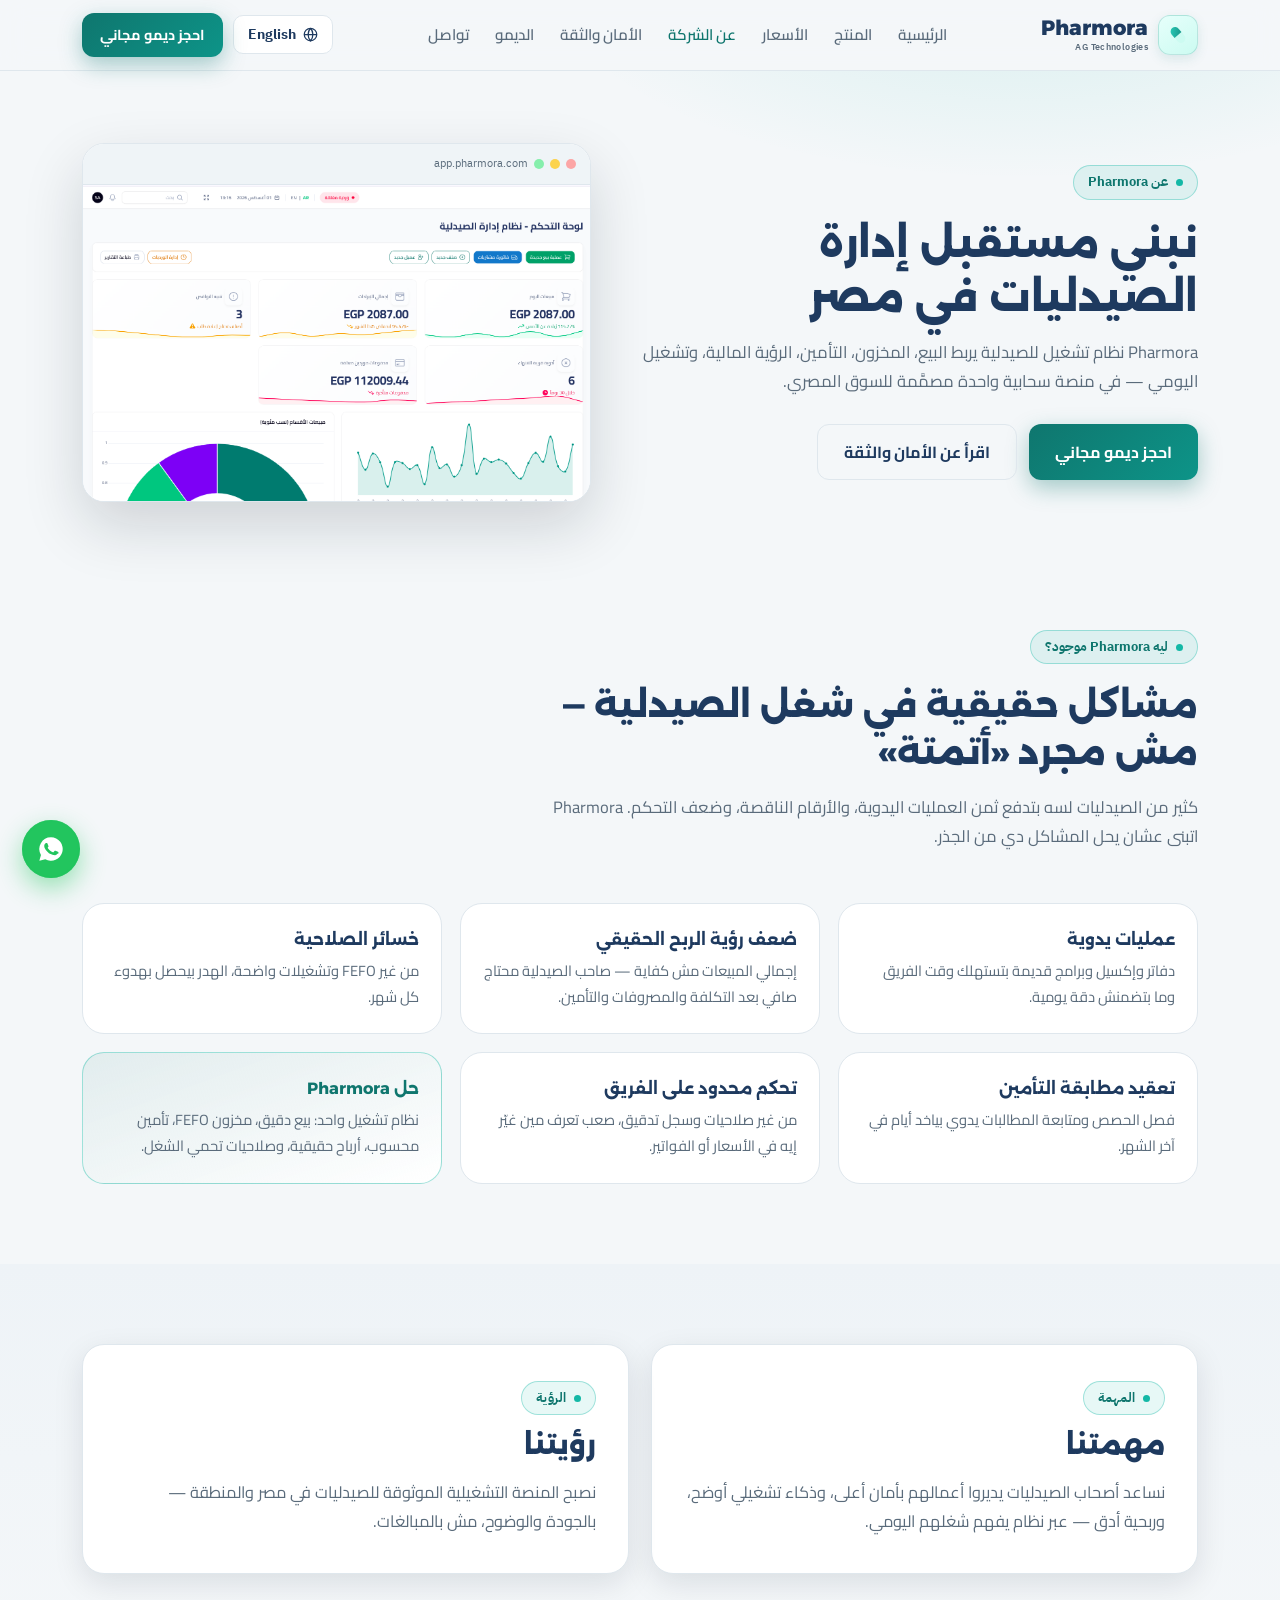
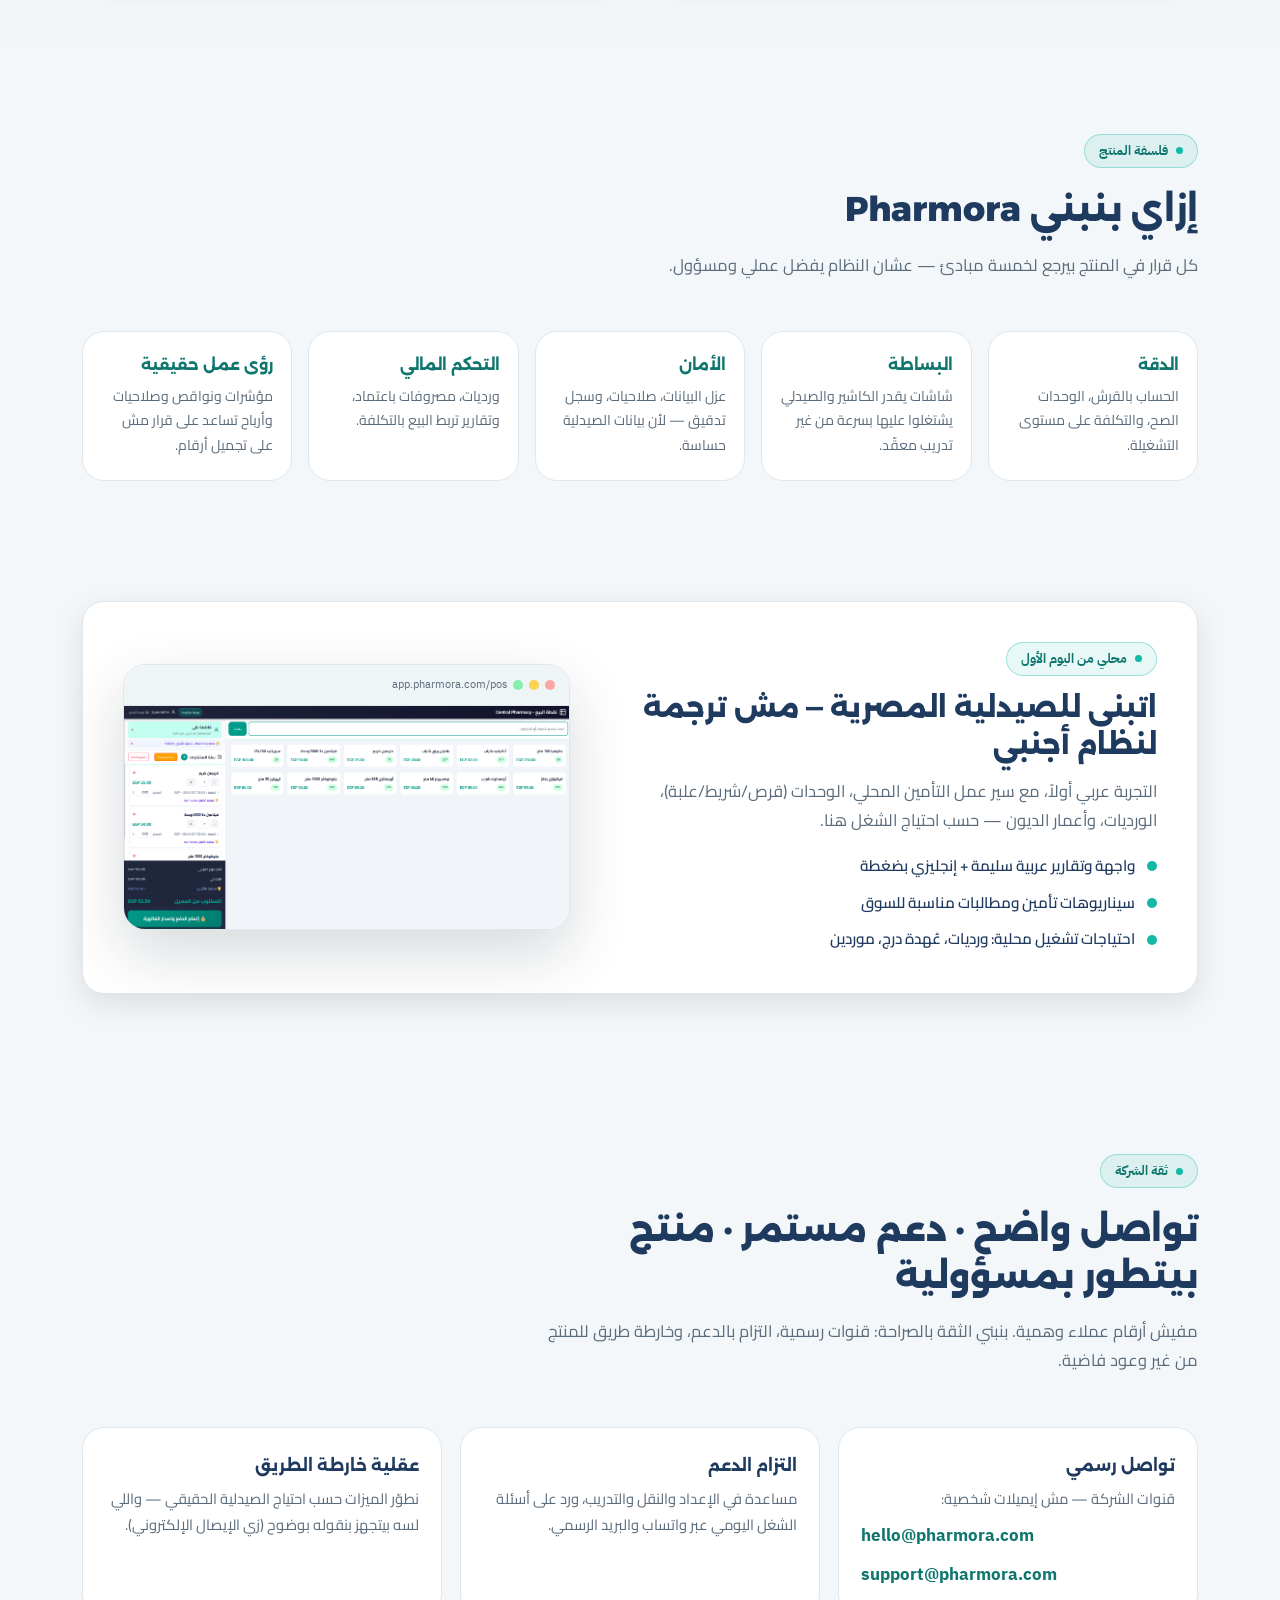
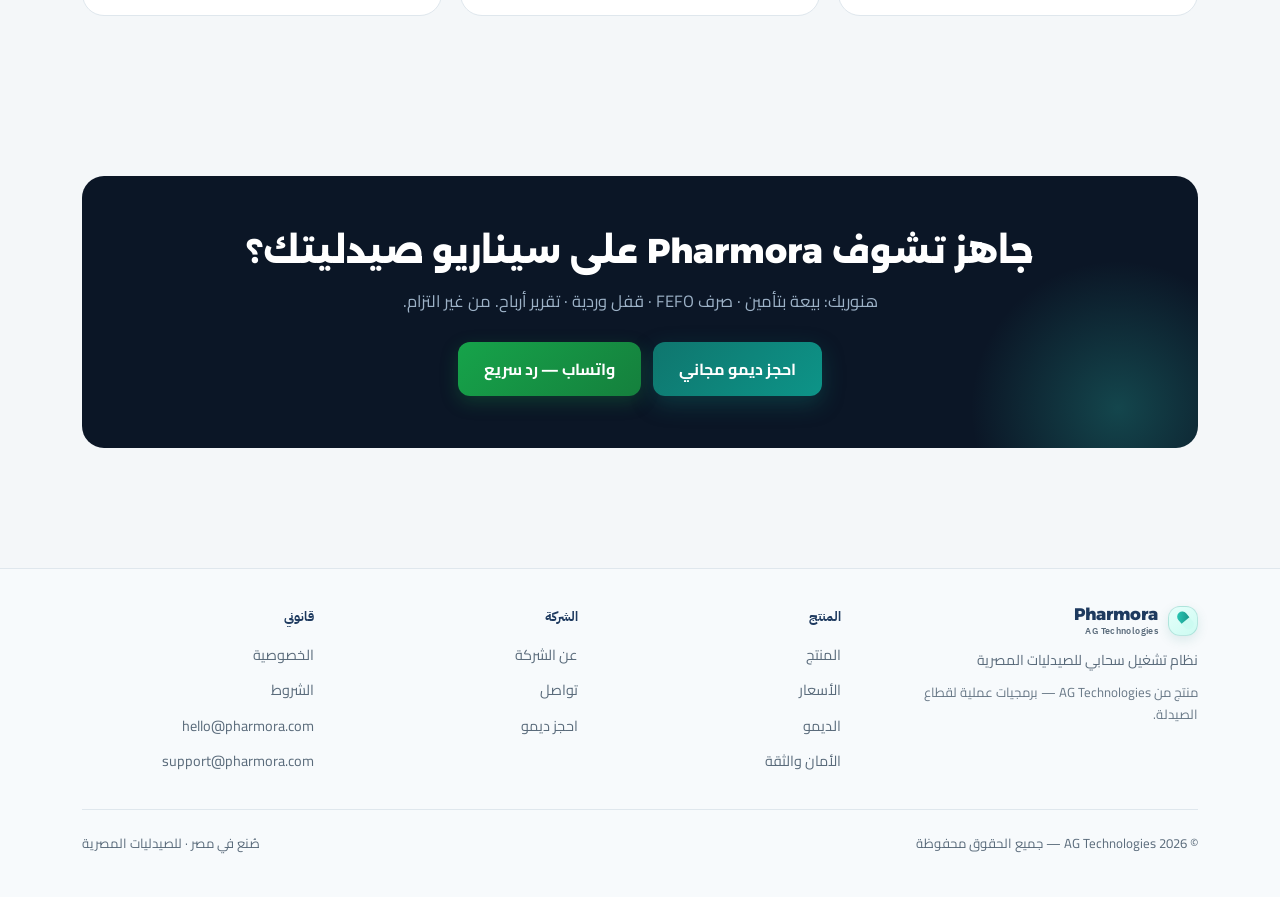
==== about.html @ 6a781b6d "add my website pharmora" ====
<!DOCTYPE html>
<html lang="ar" dir="rtl">
<head>
<meta charset="UTF-8">
<meta name="viewport" content="width=device-width, initial-scale=1.0">
<title>عن Pharmora — نظام تشغيل الصيدليات | AG Technologies</title>
<meta name="description" content="تعرف على Pharmora وAG Technologies — ليه بنبني نظام تشغيل للصيدليات المصرية: بيع، مخزون، تأمين، وتحكم مالي دقيق.">
<meta name="keywords" content="Pharmora, عن الشركة, نظام صيدليات, ERP صيدلية, AG Technologies, مصر">
<link rel="preconnect" href="https://fonts.googleapis.com">
<link rel="preconnect" href="https://fonts.gstatic.com" crossorigin>
<link href="https://fonts.googleapis.com/css2?family=Alexandria:wght@500;700;800&family=Cairo:wght@400;600;700&family=IBM+Plex+Sans+Arabic:wght@500;700&display=swap" rel="stylesheet">
<link rel="icon" type="image/svg+xml" href="assets/img/favicon.svg">
<meta name="theme-color" content="#0F766E">
<meta property="og:type" content="website">
<meta property="og:title" content="عن Pharmora — نبني مستقبل إدارة الصيدليات في مصر">
<meta property="og:description" content="نظام تشغيل يربط البيع والمخزون والتأمين والرؤية المالية لشغل الصيدلية المصرية.">
<meta property="og:image" content="assets/img/dashboard-light.png">
<link rel="stylesheet" href="assets/css/style.css">
</head>
<body>

<nav class="nav">
  <div class="container nav-inner">
    <a href="index.html" class="logo">
      <span class="logo-mark" aria-hidden="true">
        <svg class="logo-svg" viewBox="0 0 24 24" fill="none" xmlns="http://www.w3.org/2000/svg">
          <defs><linearGradient id="cap-ab" x1="4" y1="4" x2="20" y2="20" gradientUnits="userSpaceOnUse">
            <stop stop-color="#2DD4BF"/><stop offset="1" stop-color="#0F766E"/>
          </linearGradient></defs>
          <g transform="rotate(-40 12 12)">
            <rect x="7.5" y="3" width="9" height="18" rx="4.5" fill="#CCFBF1"/>
            <path d="M7.5 12V7.5A4.5 4.5 0 0 1 12 3h0a4.5 4.5 0 0 1 4.5 4.5V12h-9Z" fill="url(#cap-ab)"/>
          </g>
        </svg>
      </span>
      <span class="logo-text">Pharmora<small>AG Technologies</small></span>
    </a>
        <div class="nav-links">
      <a href="index.html" data-i18n="nav.home">الرئيسية</a>
      <a href="product.html" data-i18n="nav.product">المنتج</a>
      <a href="index.html#pricing" data-i18n="nav.pricing">الأسعار</a>
      <a href="about.html" class="active" data-i18n="nav.about">عن الشركة</a>
      <a href="security.html" data-i18n="nav.securityPage">الأمان والثقة</a>
      <a href="demo.html" data-i18n="nav.demo">الديمو</a>
      <a href="contact.html" data-i18n="nav.contact">تواصل</a>
    </div>
    <div class="nav-actions">
      <button class="lang-btn" type="button"><svg width="15" height="15" viewBox="0 0 24 24" fill="none" stroke="currentColor" stroke-width="2"><circle cx="12" cy="12" r="10"/><path d="M2 12h20M12 2a15 15 0 0 1 0 20 15 15 0 0 1 0-20"/></svg><span data-i18n="nav.lang">English</span></button>
      <a class="btn btn-primary" href="demo.html" data-i18n="nav.cta">احجز ديمو مجاني</a>
      <button class="nav-burger" aria-label="menu" type="button">
        <svg width="26" height="26" viewBox="0 0 24 24" fill="none" stroke="currentColor" stroke-width="2.2"><path d="M3 6h18M3 12h18M3 18h18"/></svg>
      </button>
    </div>
  </div>
    <div class="nav-mobile" id="mnav">
    <a href="index.html" data-i18n="nav.home">الرئيسية</a>
    <a href="product.html" data-i18n="nav.product">المنتج</a>
    <a href="index.html#pricing" data-i18n="nav.pricing">الأسعار</a>
    <a href="about.html" data-i18n="nav.about">عن الشركة</a>
    <a href="security.html" data-i18n="nav.securityPage">الأمان والثقة</a>
    <a href="demo.html" data-i18n="nav.demo">الديمو</a>
    <a href="contact.html" data-i18n="nav.contact">تواصل</a>
    <a class="btn btn-primary" href="demo.html" data-i18n="nav.cta">احجز ديمو مجاني</a>
  </div>
</nav>

<header class="page-hero page-hero-lg">
  <div class="container page-hero-grid">
    <div>
      <span class="eyebrow" data-i18n="ab.eyebrow">عن Pharmora</span>
      <h1 data-i18n="ab.title">نبني مستقبل إدارة الصيدليات في مصر</h1>
      <p data-i18n="ab.sub">Pharmora نظام تشغيل للصيدلية يربط البيع، المخزون، التأمين، الرؤية المالية، وتشغيل اليومي — في منصة سحابية واحدة مصمَّمة للسوق المصري.</p>
      <div class="hero-ctas">
        <a class="btn btn-primary" href="contact.html#lead" data-i18n="nav.cta">احجز ديمو مجاني</a>
        <a class="btn btn-ghost" href="security.html" data-i18n="ab.ctaSec">اقرأ عن الأمان والثقة</a>
      </div>
    </div>
    <div class="reveal">
      <div class="browser">
        <div class="browser-bar"><i></i><i></i><i></i><span>app.pharmora.com</span></div>
        <img src="assets/img/dashboard-light.png" alt="Pharmora dashboard" width="1100" height="700" loading="eager">
      </div>
    </div>
  </div>
</header>

<section class="section">
  <div class="container">
    <div class="section-head reveal">
      <span class="eyebrow" data-i18n="ab.whyEy">ليه Pharmora موجود؟</span>
      <h2 data-i18n="ab.whyT">مشاكل حقيقية في شغل الصيدلية — مش مجرد «أتمتة»</h2>
      <p data-i18n="ab.whyS">كثير من الصيدليات لسه بتدفع ثمن العمليات اليدوية، والأرقام الناقصة، وضعف التحكم. Pharmora اتبنى عشان يحل المشاكل دي من الجذر.</p>
    </div>
    <div class="challenge-grid">
      <div class="challenge reveal">
        <h3 data-i18n="ab.c1t">عمليات يدوية</h3>
        <p data-i18n="ab.c1d">دفاتر وإكسيل وبرامج قديمة بتستهلك وقت الفريق وما بتضمنش دقة يومية.</p>
      </div>
      <div class="challenge reveal">
        <h3 data-i18n="ab.c2t">ضعف رؤية الربح الحقيقي</h3>
        <p data-i18n="ab.c2d">إجمالي المبيعات مش كفاية — صاحب الصيدلية محتاج صافي بعد التكلفة والمصروفات والتأمين.</p>
      </div>
      <div class="challenge reveal">
        <h3 data-i18n="ab.c3t">خسائر الصلاحية</h3>
        <p data-i18n="ab.c3d">من غير FEFO وتشغيلات واضحة، الهدر بيحصل بهدوء كل شهر.</p>
      </div>
      <div class="challenge reveal">
        <h3 data-i18n="ab.c4t">تعقيد مطابقة التأمين</h3>
        <p data-i18n="ab.c4d">فصل الحصص ومتابعة المطالبات يدوي بياخد أيام في آخر الشهر.</p>
      </div>
      <div class="challenge reveal">
        <h3 data-i18n="ab.c5t">تحكم محدود على الفريق</h3>
        <p data-i18n="ab.c5d">من غير صلاحيات وسجل تدقيق، صعب تعرف مين غيّر إيه في الأسعار أو الفواتير.</p>
      </div>
      <div class="challenge challenge-sol reveal">
        <h3 data-i18n="ab.c6t">حل Pharmora</h3>
        <p data-i18n="ab.c6d">نظام تشغيل واحد: بيع دقيق، مخزون FEFO، تأمين محسوب، أرباح حقيقية، وصلاحيات تحمي الشغل.</p>
      </div>
    </div>
  </div>
</section>

<section class="section mv-sec">
  <div class="container">
    <div class="mv-grid">
      <article class="mv-card reveal">
        <span class="eyebrow" data-i18n="ab.misEy">المهمة</span>
        <h2 data-i18n="ab.misT">مهمتنا</h2>
        <p data-i18n="ab.misD">نساعد أصحاب الصيدليات يديروا أعمالهم بأمان أعلى، وذكاء تشغيلي أوضح، وربحية أدق — عبر نظام يفهم شغلهم اليومي.</p>
      </article>
      <article class="mv-card reveal">
        <span class="eyebrow" data-i18n="ab.visEy">الرؤية</span>
        <h2 data-i18n="ab.visT">رؤيتنا</h2>
        <p data-i18n="ab.visD">نصبح المنصة التشغيلية الموثوقة للصيدليات في مصر والمنطقة — بالجودة والوضوح، مش بالمبالغات.</p>
      </article>
    </div>
  </div>
</section>

<section class="section">
  <div class="container">
    <div class="section-head reveal">
      <span class="eyebrow" data-i18n="ab.philEy">فلسفة المنتج</span>
      <h2 data-i18n="ab.philT">إزاي بنبني Pharmora</h2>
      <p data-i18n="ab.philS">كل قرار في المنتج بيرجع لخمسة مبادئ — عشان النظام يفضل عملي ومسؤول.</p>
    </div>
    <div class="phil-grid">
      <div class="phil reveal"><h3 data-i18n="ab.p1t">الدقة</h3><p data-i18n="ab.p1d">الحساب بالقرش، الوحدات الصح، والتكلفة على مستوى التشغيلة.</p></div>
      <div class="phil reveal"><h3 data-i18n="ab.p2t">البساطة</h3><p data-i18n="ab.p2d">شاشات يقدر الكاشير والصيدلي يشتغلوا عليها بسرعة من غير تدريب معقّد.</p></div>
      <div class="phil reveal"><h3 data-i18n="ab.p3t">الأمان</h3><p data-i18n="ab.p3d">عزل البيانات، صلاحيات، وسجل تدقيق — لأن بيانات الصيدلية حساسة.</p></div>
      <div class="phil reveal"><h3 data-i18n="ab.p4t">التحكم المالي</h3><p data-i18n="ab.p4d">ورديات، مصروفات باعتماد، وتقارير تربط البيع بالتكلفة.</p></div>
      <div class="phil reveal"><h3 data-i18n="ab.p5t">رؤى عمل حقيقية</h3><p data-i18n="ab.p5d">مؤشرات ونواقص وصلاحيات وأرباح تساعد على قرار مش على تجميل أرقام.</p></div>
    </div>
  </div>
</section>

<section class="section egypt-sec">
  <div class="container">
    <div class="egypt-panel reveal">
      <div>
        <span class="eyebrow" data-i18n="ab.egEy">محلي من اليوم الأول</span>
        <h2 data-i18n="ab.egT">اتبنى للصيدلية المصرية — مش ترجمة لنظام أجنبي</h2>
        <p data-i18n="ab.egS">التجربة عربي أولاً، مع سير عمل التأمين المحلي، الوحدات (قرص/شريط/علبة)، الورديات، وأعمار الديون — حسب احتياج الشغل هنا.</p>
        <ul class="trust-list">
          <li data-i18n="ab.eg1">واجهة وتقارير عربية سليمة + إنجليزي بضغطة</li>
          <li data-i18n="ab.eg2">سيناريوهات تأمين ومطالبات مناسبة للسوق</li>
          <li data-i18n="ab.eg3">احتياجات تشغيل محلية: ورديات، عُهدة درج، موردين</li>
        </ul>
      </div>
      <div class="browser">
        <div class="browser-bar"><i></i><i></i><i></i><span>app.pharmora.com/pos</span></div>
        <img src="assets/img/pos-light.png" alt="Arabic POS" width="900" height="600" loading="lazy">
      </div>
    </div>
  </div>
</section>

<section class="section">
  <div class="container">
    <div class="section-head reveal">
      <span class="eyebrow" data-i18n="ab.coEy">ثقة الشركة</span>
      <h2 data-i18n="ab.coT">تواصل واضح · دعم مستمر · منتج بيتطور بمسؤولية</h2>
      <p data-i18n="ab.coS">مفيش أرقام عملاء وهمية. بنبني الثقة بالصراحة: قنوات رسمية، التزام بالدعم، وخارطة طريق للمنتج من غير وعود فاضية.</p>
    </div>
    <div class="co-grid">
      <div class="co-card reveal">
        <h3 data-i18n="ab.co1t">تواصل رسمي</h3>
        <p data-i18n="ab.co1d">قنوات الشركة — مش إيميلات شخصية:</p>
        <a data-mail-hello href="mailto:hello@pharmora.com">hello@pharmora.com</a>
        <a data-mail-support href="mailto:support@pharmora.com">support@pharmora.com</a>
      </div>
      <div class="co-card reveal">
        <h3 data-i18n="ab.co2t">التزام الدعم</h3>
        <p data-i18n="ab.co2d">مساعدة في الإعداد والنقل والتدريب، ورد على أسئلة الشغل اليومي عبر واتساب والبريد الرسمي.</p>
      </div>
      <div class="co-card reveal">
        <h3 data-i18n="ab.co3t">عقلية خارطة الطريق</h3>
        <p data-i18n="ab.co3d">نطوّر الميزات حسب احتياج الصيدلية الحقيقي — واللي لسه بيتجهز بنقوله بوضوح (زي الإيصال الإلكتروني).</p>
      </div>
    </div>
  </div>
</section>

<section class="section">
  <div class="container">
    <div class="cta-band reveal">
      <h2 data-i18n="ab.ctaT">جاهز تشوف Pharmora على سيناريو صيدليتك؟</h2>
      <p data-i18n="cta.sub"></p>
      <div class="btns">
        <a class="btn btn-primary" href="contact.html#lead" data-i18n="cta.demo">احجز ديمو مجاني</a>
        <a class="btn btn-wa" data-wa href="#" target="_blank" rel="noopener"><span data-i18n="cta.wa">واتساب — رد سريع</span></a>
      </div>
    </div>
  </div>
</section>

<footer class="footer footer-pro" id="site-footer"></footer>

<a class="wa-float" data-wa href="#" target="_blank" rel="noopener" aria-label="WhatsApp">
  <svg width="28" height="28" viewBox="0 0 24 24" fill="currentColor"><path d="M12 2a10 10 0 0 0-8.6 15.1L2 22l5.1-1.3A10 10 0 1 0 12 2Zm5.4 14.1c-.2.6-1.3 1.2-1.8 1.2-.5.1-1 .2-3.4-.7-2.9-1.1-4.7-4-4.9-4.2-.1-.2-1.1-1.5-1.1-2.9s.7-2 1-2.3c.2-.3.5-.3.7-.3h.5c.2 0 .4 0 .6.5s.8 1.9.8 2c.1.1.1.3 0 .5l-.4.6c-.1.2-.3.3-.1.6.2.3.8 1.3 1.8 2.1 1.2 1.1 2.2 1.4 2.5 1.5.3.1.5.1.7-.1l.9-1c.2-.3.4-.2.7-.1l2 .9c.3.2.5.2.5.4 0 .1 0 .7-.2 1.3Z"/></svg>
</a>
<div class="lightbox" id="lightbox"><img src="" alt=""></div>
<script src="assets/js/app.js"></script>
</body>
</html>
---- assets/css/style.css ----
:root{
  --navy-900:#0B1626;
  --navy-700:#1E3A5F;
  --navy-600:#27476E;
  --teal-700:#0F766E;
  --teal-500:#14B8A6;
  --teal-300:#5EEAD4;
  --amber:#F59E0B;
  --paper:#F4F7F9;
  --card:#FFFFFF;
  --ink:#16232F;
  --ink-soft:#5A6B7B;
  --line:#DFE7ED;
  --ok:#16A34A;
  --radius:14px;
  --radius-lg:22px;
  --shadow:0 10px 30px rgba(11,22,38,.10);
  --shadow-lg:0 24px 60px rgba(11,22,38,.16);
  --display:'Alexandria','Cairo',sans-serif;
  --body:'Cairo',sans-serif;
  --data:'IBM Plex Sans Arabic','Cairo',sans-serif;
}
html[lang="en"]{
  --display:'Alexandria','Cairo',sans-serif;
  --body:'Cairo','Alexandria',sans-serif;
}
*{box-sizing:border-box;margin:0;padding:0}
html{scroll-behavior:smooth}
body{font-family:var(--body);color:var(--ink);background:var(--paper);line-height:1.75;font-size:16.5px}
img,svg{display:block;max-width:100%}
a{color:inherit;text-decoration:none}
.container{max-width:1160px;margin-inline:auto;padding-inline:22px}
.eyebrow{display:inline-flex;align-items:center;gap:8px;font-family:var(--data);font-size:.8rem;font-weight:700;color:var(--teal-700);background:rgba(20,184,166,.10);border:1px solid rgba(20,184,166,.35);padding:5px 14px;border-radius:99px}
.eyebrow::before{content:"";width:7px;height:7px;border-radius:50%;background:var(--teal-500)}
h1,h2,h3{font-family:var(--display);line-height:1.35;color:var(--navy-700)}
h2{font-size:clamp(1.5rem,3.2vw,2.15rem);font-weight:800}
.section{padding-block:84px}


.center{margin-inline:auto;text-align:center}
.btn{display:inline-flex;align-items:center;justify-content:center;gap:9px;font-family:var(--body);font-weight:700;font-size:1rem;padding:13px 26px;border-radius:12px;border:none;cursor:pointer;transition:transform .15s ease,box-shadow .15s ease}
.btn:active{transform:translateY(1px)}
.btn-primary{background:linear-gradient(135deg,var(--teal-700),#0D9488);color:#fff;box-shadow:0 8px 22px rgba(15,118,110,.35)}
.btn-primary:hover{box-shadow:0 12px 28px rgba(15,118,110,.45);transform:translateY(-2px)}
.btn-ghost{background:transparent;color:var(--navy-700);border:1.5px solid var(--line)}
.btn-ghost:hover{border-color:var(--teal-500);color:var(--teal-700)}
.btn-wa{background:linear-gradient(135deg,#16A34A,#15803D);color:#fff;box-shadow:0 6px 18px rgba(22,163,74,.25)}
.btn-wa:hover{box-shadow:0 10px 24px rgba(22,163,74,.32);transform:translateY(-2px)}

/* Nav */
.nav{position:sticky;top:0;z-index:50;background:rgba(244,247,249,.85);backdrop-filter:blur(14px);border-bottom:1px solid var(--line)}
.nav-inner{display:flex;align-items:center;justify-content:space-between;height:70px;gap:14px}
.logo{display:flex;align-items:center;gap:10px;font-family:var(--display);font-weight:800;font-size:1.3rem;color:var(--navy-700)}
.logo-mark{width:40px;height:40px;border-radius:12px;background:linear-gradient(145deg,#E6FFFB,#CCFBF1);border:1px solid rgba(15,118,110,.18);display:grid;place-items:center;flex-shrink:0;box-shadow:0 4px 12px rgba(15,118,110,.12)}
.logo-mark .logo-svg{width:24px;height:24px;margin:0}
.logo-text{display:flex;flex-direction:column;line-height:1.15}
.logo-text small,.logo small{display:block;font-family:var(--data);font-size:.58rem;font-weight:600;color:var(--ink-soft);letter-spacing:.04em;line-height:1.2;margin-top:2px}
.nav-links{display:flex;gap:26px;font-weight:600;font-size:.95rem;color:var(--ink-soft)}
.nav-links a:hover,.nav-links a.active{color:var(--teal-700)}
.nav-actions{display:flex;gap:10px;align-items:center}
.nav-actions .btn{padding:9px 18px;font-size:.9rem}
.lang-btn{display:inline-flex;align-items:center;gap:7px;background:var(--card);border:1.5px solid var(--line);border-radius:10px;padding:8px 14px;font-family:var(--data);font-weight:700;font-size:.85rem;color:var(--navy-700);cursor:pointer;transition:border-color .15s}
.lang-btn:hover{border-color:var(--teal-500)}
.nav-burger{display:none;background:none;border:none;cursor:pointer;color:var(--navy-700)}
.nav-mobile{display:none;position:absolute;top:70px;right:0;left:0;background:var(--card);border-bottom:1px solid var(--line);padding:18px 22px;box-shadow:var(--shadow)}
.nav-mobile.open{display:grid;gap:14px;font-weight:700}
.nav-mobile .btn{width:100%;margin-top:6px}

/* Hero */
.hero{padding-block:56px 72px;background:
  radial-gradient(900px 420px at 85% -10%,rgba(20,184,166,.14),transparent 60%),
  radial-gradient(700px 380px at 5% 110%,rgba(30,58,95,.10),transparent 60%)}
.hero-grid{display:grid;grid-template-columns:1fr 1.12fr;gap:48px;align-items:center}
.hero-copy{max-width:560px}
.hero h1{font-size:clamp(1.75rem,4vw,2.65rem);font-weight:800;margin:18px 0 16px;letter-spacing:-.01em}
.hero h1 em{font-style:normal;color:var(--teal-700);position:relative;white-space:nowrap}
.hero h1 em::after{content:"";position:absolute;inset-inline:0;bottom:4px;height:9px;background:rgba(94,234,212,.5);z-index:-1;border-radius:3px}
.hero-sub{color:var(--ink-soft);font-size:1.05rem;max-width:540px;line-height:1.8}
.hero-ctas{display:flex;flex-wrap:wrap;gap:12px;margin-top:28px}
.btn-wa-soft{border-color:rgba(22,163,74,.35);color:#15803D}
.btn-wa-soft:hover{border-color:#16A34A;color:#166534;background:rgba(22,163,74,.06)}
.hero-trust{list-style:none;display:flex;flex-wrap:wrap;gap:10px 18px;margin-top:26px;padding:0}
.hero-trust li{position:relative;padding-inline-start:18px;font-size:.86rem;font-weight:700;color:var(--navy-600)}
.hero-trust li::before{content:"";position:absolute;inset-inline-start:0;top:.45em;width:9px;height:9px;border-radius:50%;background:var(--ok);box-shadow:0 0 0 3px rgba(22,163,74,.15)}
.hero-visual{position:relative}
.hero-caption{margin-top:16px;text-align:center;font-size:.82rem;font-weight:600;color:var(--ink-soft)}
.hero-pillars{list-style:none;display:flex;flex-wrap:wrap;gap:8px;margin-top:28px;padding:0}
.hero-pillars li{font-family:var(--data);font-size:.78rem;font-weight:700;color:var(--navy-700);background:var(--card);border:1px solid var(--line);padding:7px 12px;border-radius:999px}
.hero-points{display:flex;flex-wrap:wrap;gap:16px 22px;margin-top:26px;font-size:.9rem;font-weight:600;color:var(--navy-600)}
.hero-points span{display:inline-flex;align-items:center;gap:7px}
.hero-points svg{color:var(--ok);flex-shrink:0}

/* Browser frame for real screenshots */
.browser{background:var(--card);border:1px solid var(--line);border-radius:var(--radius-lg);box-shadow:var(--shadow-lg);overflow:hidden}
.browser-bar{display:flex;align-items:center;gap:6px;background:#EFF4F7;border-bottom:1px solid var(--line);padding:10px 14px}
.browser-bar i{width:10px;height:10px;border-radius:50%}
.browser-bar i:nth-child(1){background:#FCA5A5}.browser-bar i:nth-child(2){background:#FCD34D}.browser-bar i:nth-child(3){background:#86EFAC}
.browser-bar span{margin-inline-start:10px;font-family:var(--data);font-size:.7rem;color:var(--ink-soft);direction:ltr}
.browser img{width:100%;height:auto;cursor:zoom-in}
.hero .browser{transform:rotate(-1.2deg)}
html[dir="ltr"] .hero .browser{transform:rotate(1.2deg)}

/* Trust strip */
.strip{background:var(--navy-700);color:#CBD9E8;padding-block:20px}
.trust-strip{padding-block:22px}
.strip-inner{display:flex;flex-wrap:wrap;justify-content:center;gap:14px 36px;font-size:.88rem;font-weight:600}
.strip-inner span{display:inline-flex;align-items:center;gap:8px}
.strip-inner svg{color:var(--teal-300);flex-shrink:0}

/* Outcome bands (problem → solution → result) */
.outcome{display:grid;grid-template-columns:1fr 1.15fr;gap:44px;align-items:center;margin-bottom:72px}
.outcome:last-child{margin-bottom:0}
.outcome-flip .outcome-text{order:2}
.outcome-flip .outcome-art{order:1}
html[dir="ltr"] .outcome-flip .outcome-text{order:2}
html[dir="ltr"] .outcome-flip .outcome-art{order:1}
.outcome-label{display:inline-block;font-family:var(--data);font-size:.78rem;font-weight:700;color:var(--teal-700);letter-spacing:.02em;margin-bottom:12px}
.outcome-problem{color:#8A4B12;background:rgba(245,158,11,.10);border:1px solid rgba(245,158,11,.28);border-radius:12px;padding:12px 14px;font-size:.92rem;font-weight:600;margin-bottom:16px;line-height:1.7}
.outcome-text h3{font-size:clamp(1.15rem,2.4vw,1.45rem);margin-bottom:12px}
.outcome-text > p{color:var(--ink-soft);font-size:.98rem}
.outcome-result{margin-top:18px;padding-top:16px;border-top:1px solid var(--line)}
.outcome-result strong{color:var(--teal-700);font-size:1rem;font-weight:700;display:block;line-height:1.7}
.outcome-art .browser{box-shadow:var(--shadow-lg)}

/* Security */
.security-sec{background:linear-gradient(180deg,#EEF3F7,var(--paper))}
.security-grid{display:grid;grid-template-columns:repeat(4,1fr);gap:18px}
.sec-card{background:var(--card);border:1px solid var(--line);border-radius:var(--radius-lg);padding:26px 22px;transition:transform .2s ease,box-shadow .2s ease}
.sec-card:hover{transform:translateY(-3px);box-shadow:var(--shadow)}
.sec-card .icon{width:44px;height:44px;border-radius:12px;display:grid;place-items:center;background:rgba(15,118,110,.1);color:var(--teal-700);margin-bottom:14px}
.sec-card h3{font-size:1rem;margin-bottom:8px}
.sec-card p{color:var(--ink-soft);font-size:.9rem}

/* Trust architecture pillars */
.trust-arch{display:grid;grid-template-columns:repeat(3,1fr);gap:20px}
.trust-pillar{background:var(--card);border:1px solid var(--line);border-radius:var(--radius-lg);padding:28px 24px;box-shadow:0 8px 24px rgba(11,22,38,.04)}
.trust-pillar h3{font-size:1.12rem;margin-bottom:16px;padding-bottom:12px;border-bottom:2px solid rgba(20,184,166,.35);color:var(--teal-700)}
.trust-pillar ul{list-style:none;display:grid;gap:12px}
.trust-pillar li{position:relative;padding-inline-start:18px;font-size:.92rem;color:var(--navy-700);font-weight:600;line-height:1.55}
.trust-pillar li::before{content:"";position:absolute;inset-inline-start:0;top:.55em;width:8px;height:8px;border-radius:50%;background:var(--teal-500)}

/* Comparison */
.why-sec{background:linear-gradient(180deg,var(--paper),#E8EEF3 50%,var(--paper))}
.compare-wrap{overflow-x:auto;-webkit-overflow-scrolling:touch;border-radius:var(--radius-lg);border:1px solid var(--line);background:var(--card);box-shadow:var(--shadow)}
.compare{width:100%;border-collapse:collapse;min-width:720px;font-size:.9rem}
.compare th,.compare td{padding:14px 16px;text-align:start;border-bottom:1px solid var(--line);vertical-align:top}
.compare thead th{background:var(--navy-700);color:#E8F0F7;font-family:var(--data);font-size:.82rem;font-weight:700}
.compare thead th.hl{background:var(--teal-700);color:#fff}
.compare tbody tr:last-child td{border-bottom:none}
.compare tbody tr:hover td{background:rgba(20,184,166,.04)}
.compare td.hl{background:rgba(20,184,166,.08);color:var(--teal-700);font-weight:700}
.compare tbody td:first-child{font-weight:700;color:var(--navy-700);min-width:160px}

/* Video placeholder */
.video-ph{display:flex;align-items:center;justify-content:space-between;gap:20px;flex-wrap:wrap;background:linear-gradient(135deg,var(--navy-900),var(--navy-700));color:#DCE7F2;border-radius:var(--radius-lg);padding:22px 26px;margin-bottom:36px;transition:transform .15s ease,box-shadow .15s ease;box-shadow:var(--shadow)}
.video-ph:hover{transform:translateY(-2px);box-shadow:var(--shadow-lg)}
.video-ph-inner{display:flex;align-items:center;gap:16px}
.play-btn{width:52px;height:52px;border-radius:50%;background:var(--teal-500);color:var(--navy-900);display:grid;place-items:center;flex-shrink:0;box-shadow:0 8px 20px rgba(45,212,191,.35)}
.video-ph-inner b{display:block;color:#fff;font-size:1.05rem;font-family:var(--display)}
.video-ph-inner span{display:block;font-size:.86rem;color:#9DB2C7;margin-top:4px}
.video-cta{font-weight:800;color:var(--teal-300);font-size:.95rem;white-space:nowrap}

.screens-cap{margin-top:14px;font-size:.9rem;font-weight:600;color:var(--navy-600);line-height:1.7;background:var(--card);border:1px solid var(--line);border-radius:12px;padding:14px 16px}

/* Pricing extras */
.plan-for{font-size:.78rem;font-weight:700;color:var(--teal-700);margin-bottom:6px;font-family:var(--data)}
.plans-extras{margin-top:28px;text-align:center}
.founding-badge{display:inline-block;background:rgba(20,184,166,.12);border:1px solid rgba(20,184,166,.35);color:var(--teal-700);font-weight:700;font-size:.9rem;padding:10px 18px;border-radius:999px;margin-bottom:14px}
.include-list{list-style:none;display:grid;gap:6px;color:var(--ink-soft);font-size:.88rem;max-width:640px;margin-inline:auto}

/* CTA band extras */
.cta-kicker{display:inline-block;font-family:var(--data);font-size:.75rem;font-weight:700;letter-spacing:.06em;text-transform:uppercase;color:var(--teal-300);margin-bottom:10px}
.cta-steps{list-style:none;display:flex;flex-wrap:wrap;justify-content:center;gap:10px 22px;margin-top:22px;padding:0;font-size:.84rem;font-weight:700;color:#9DB2C7}
.cta-steps li{display:inline-flex;align-items:center;gap:8px}
.cta-steps li::before{content:"";width:7px;height:7px;border-radius:50%;background:var(--teal-500)}
.ft-brand-line{font-size:.82rem!important;margin-top:8px!important;opacity:.9}

/* Built-for trust panel (no fake testimonials) */
.trust-built{padding-block:40px 80px}
.trust-panel{display:grid;grid-template-columns:1.2fr .8fr;gap:0;background:var(--card);border:1px solid var(--line);border-radius:var(--radius-lg);overflow:hidden;box-shadow:var(--shadow)}
.trust-panel-copy{padding:42px 40px}
.trust-panel-copy h2{margin:14px 0 14px;font-size:clamp(1.35rem,2.8vw,1.75rem)}
.trust-panel-copy > p{color:var(--ink-soft);margin-bottom:20px}
.trust-list{list-style:none;display:grid;gap:10px}
.trust-list li{position:relative;padding-inline-start:22px;font-weight:600;color:var(--navy-700);font-size:.95rem}
.trust-list li::before{content:"";position:absolute;inset-inline-start:0;top:.55em;width:10px;height:10px;border-radius:50%;background:var(--teal-500)}
.trust-panel-side{background:linear-gradient(160deg,var(--navy-900),var(--navy-700));color:#DCE7F2;padding:42px 36px;display:flex;flex-direction:column;justify-content:center}
.trust-panel-side blockquote{font-family:var(--display);font-size:1.12rem;font-weight:700;line-height:1.75;color:#fff}
.trust-panel-side cite{margin-top:22px;font-style:normal;font-size:.85rem;color:#9DB2C7}

/* Founding pricing note */
.founding-note{font-weight:600;color:var(--navy-600)!important}

/* CTA microcopy */
.cta-micro{margin-top:18px!important;font-size:.8rem!important;color:#7F93A8!important;max-width:480px;margin-inline:auto}

/* Professional footer */
.footer-pro{padding:56px 0 28px;margin-top:20px;background:#F7FAFC}
.footer-grid{display:grid;grid-template-columns:1.4fr repeat(3,1fr);gap:32px;padding-bottom:36px;border-bottom:1px solid var(--line)}
.footer-brand p{color:var(--ink-soft);font-size:.88rem;margin-top:12px;max-width:280px;line-height:1.7}
.footer-col{display:flex;flex-direction:column;gap:10px;font-size:.9rem;color:var(--ink-soft)}
.footer-col b{color:var(--navy-700);font-size:.84rem;margin-bottom:4px;font-family:var(--data)}
.footer-col a:hover{color:var(--teal-700)}
.footer-bottom{display:flex;flex-wrap:wrap;justify-content:space-between;gap:12px;padding-top:22px;font-size:.82rem;color:var(--ink-soft)}

/* Features */
.grid-3{display:grid;grid-template-columns:repeat(3,1fr);gap:22px}
.feature{background:var(--card);border:1px solid var(--line);border-radius:var(--radius-lg);padding:28px 24px;position:relative;transition:transform .2s ease,box-shadow .2s ease}
.feature:hover{transform:translateY(-4px);box-shadow:var(--shadow)}
.feature .icon{width:48px;height:48px;border-radius:13px;display:grid;place-items:center;background:rgba(20,184,166,.12);color:var(--teal-700);margin-bottom:16px}
.feature h3{font-size:1.06rem;font-weight:700;margin-bottom:8px}
.feature p{color:var(--ink-soft);font-size:.93rem}
.soon{position:absolute;top:18px;inset-inline-end:auto;inset-inline-start:18px;background:rgba(245,158,11,.14);color:#B45309;border:1px solid rgba(245,158,11,.4);font-size:.68rem;font-weight:700;border-radius:99px;padding:2px 10px}

/* Screens gallery */
.screens{background:linear-gradient(180deg,var(--paper),#EAF1F4 60%,var(--paper))}
.flip-wrap{margin-bottom:26px}
.flip-toggle{display:inline-flex;background:var(--card);border:1.5px solid var(--line);border-radius:99px;padding:4px;gap:4px;margin-bottom:16px}
.flip-toggle button{border:none;background:transparent;font-family:var(--body);font-weight:700;font-size:.85rem;color:var(--ink-soft);padding:7px 20px;border-radius:99px;cursor:pointer}
.flip-toggle button.on{background:var(--navy-700);color:#fff}
.gallery{display:grid;grid-template-columns:repeat(2,1fr);gap:22px}
.shot{display:flex;flex-direction:column;gap:10px}
.shot figcaption{font-size:.88rem;font-weight:700;color:var(--navy-600);padding-inline:6px}
.shot figcaption small{display:block;font-weight:500;color:var(--ink-soft)}
.screens-note{margin-top:22px;font-size:.85rem;color:var(--ink-soft);text-align:center}

/* Lightbox */
.lightbox{position:fixed;inset:0;background:rgba(8,15,26,.9);display:none;place-items:center;z-index:100;padding:30px;cursor:zoom-out}
.lightbox.open{display:grid}
.lightbox img{max-width:100%;max-height:92vh;border-radius:12px;box-shadow:var(--shadow-lg)}

/* Steps */
.steps{display:grid;grid-template-columns:repeat(3,1fr);gap:22px;counter-reset:step}
.step{background:var(--card);border:1px solid var(--line);border-radius:var(--radius-lg);padding:28px 24px;position:relative}
.step::before{counter-increment:step;content:counter(step);position:absolute;top:-16px;inset-inline-start:22px;width:34px;height:34px;border-radius:50%;background:var(--navy-700);color:#fff;font-family:var(--data);font-weight:700;display:grid;place-items:center;font-size:.9rem;box-shadow:0 6px 14px rgba(30,58,95,.3)}
.step h3{font-size:1.02rem;margin-bottom:8px}
.step p{color:var(--ink-soft);font-size:.92rem}

/* Pricing */
.plans{display:grid;grid-template-columns:repeat(3,1fr);gap:22px;align-items:stretch}
.plan{background:var(--card);border:1.5px solid var(--line);border-radius:var(--radius-lg);padding:30px 26px;display:flex;flex-direction:column}
.plan.hot{border-color:var(--teal-500);box-shadow:var(--shadow-lg);position:relative}
.plan.hot .flag{position:absolute;top:-14px;inset-inline:0;display:flex;justify-content:center}
.plan.hot .flag span{background:var(--teal-700);color:#fff;font-size:.72rem;font-weight:700;border-radius:99px;padding:4px 16px}
.plan h3{font-size:1.05rem}
.price{font-family:var(--data);margin:14px 0 4px}
.price b{font-size:2.1rem;color:var(--navy-700);font-weight:700}
.price span{color:var(--ink-soft);font-size:.85rem}
.plan ul{list-style:none;margin:18px 0 24px;display:grid;gap:10px;font-size:.9rem}
.plan li{display:flex;gap:9px;align-items:flex-start}
.plan li svg{flex-shrink:0;margin-top:5px;color:var(--teal-700)}
.plan li.dim{color:#9AA9B5}
.plan li.dim svg{color:#C4CFD8}
.plan .btn{margin-top:auto}
.plans-note{text-align:center;color:var(--ink-soft);font-size:.85rem;margin-top:20px}

/* FAQ */
.faq{max-width:760px;margin-inline:auto;display:grid;gap:12px}
.faq details{background:var(--card);border:1px solid var(--line);border-radius:14px;padding:18px 22px}
.faq summary{cursor:pointer;font-weight:700;color:var(--navy-700);list-style:none;display:flex;justify-content:space-between;align-items:center;gap:14px}
.faq summary::after{content:"+";font-family:var(--data);font-size:1.3rem;color:var(--teal-700);transition:transform .2s;flex-shrink:0}
.faq details[open] summary::after{transform:rotate(45deg)}
.faq details p{margin-top:10px;color:var(--ink-soft);font-size:.94rem}

/* CTA band */
.cta-band{background:var(--navy-900);color:#DCE7F2;border-radius:var(--radius-lg);padding:52px 48px;text-align:center;position:relative;overflow:hidden}
.cta-band::before{content:"";position:absolute;inset:auto -80px -120px auto;width:320px;height:320px;border-radius:50%;background:radial-gradient(circle,rgba(45,212,191,.25),transparent 65%)}
.cta-band h2{color:#fff}
.cta-band p{color:#9DB2C7;margin:12px auto 26px;max-width:560px}
.cta-band .btns{display:flex;gap:12px;justify-content:center;flex-wrap:wrap}

/* About page */
.page-hero{padding-block:64px 40px;background:radial-gradient(800px 340px at 80% -20%,rgba(20,184,166,.13),transparent 60%)}
.page-hero h1{font-size:clamp(1.7rem,3.6vw,2.5rem);font-weight:800;margin-top:16px}
.page-hero p{color:var(--ink-soft);max-width:640px;margin-top:14px;font-size:1.04rem}
.about-grid{display:grid;grid-template-columns:1.1fr .9fr;gap:44px;align-items:center}
.about-card{background:var(--card);border:1px solid var(--line);border-radius:var(--radius-lg);padding:30px 28px}
.about-card h3{font-size:1.1rem;margin-bottom:10px}
.about-card p{color:var(--ink-soft);font-size:.95rem}
.values{display:grid;grid-template-columns:repeat(3,1fr);gap:22px}
.offer-list{display:grid;gap:14px;margin-top:8px}
.offer-item{display:flex;gap:14px;background:var(--card);border:1px solid var(--line);border-radius:14px;padding:16px 18px;align-items:flex-start}
.offer-item .oi{width:40px;height:40px;border-radius:11px;background:rgba(20,184,166,.12);color:var(--teal-700);display:grid;place-items:center;flex-shrink:0}
.offer-item b{display:block;font-size:.96rem;color:var(--navy-700)}
.offer-item span{font-size:.88rem;color:var(--ink-soft)}

/* Contact page */
.contact-grid{display:grid;grid-template-columns:1fr 1fr;gap:26px;align-items:start}
.contact-cards{display:grid;gap:14px}
.way{display:flex;flex-direction:row;justify-content:flex-start;align-items:center;gap:16px;background:var(--card);border:1px solid var(--line);border-radius:14px;padding:18px 20px;transition:border-color .2s}
.way:hover{border-color:var(--teal-500)}
.way .w-icon{width:46px;height:46px;border-radius:12px;display:grid;place-items:center;flex-shrink:0}
.way.wa .w-icon{background:rgba(34,197,94,.14);color:#16A34A}
.way.ph .w-icon{background:rgba(59,130,246,.13);color:#2563EB}
.way.em .w-icon{background:rgba(245,158,11,.14);color:#B45309}
.way .w-text{display:flex;flex-direction:column;gap:2px;min-width:0}
.way .w-text b{font-size:.95rem;color:var(--navy-700)}
.way .w-text .w-val{font-family:var(--data);font-size:.84rem;color:var(--ink-soft);direction:ltr;unicode-bidi:isolate;text-align:start}
.form-card{display:flex;flex-direction:column}
.form-card h3{font-size:1.08rem;margin-bottom:6px;color:var(--navy-700)}
.form-card label{display:block;font-size:.84rem;font-weight:700;color:var(--navy-600);margin:16px 0 6px}
.form-card input,.form-card textarea,.form-card select{width:100%;background:#F8FAFC;border:1.5px solid var(--line);border-radius:10px;padding:12px 14px;color:var(--ink);font-family:var(--body);font-size:.95rem;resize:vertical}
.form-card input:focus,.form-card textarea:focus,.form-card select:focus{outline:none;border-color:var(--teal-500);box-shadow:0 0 0 3px rgba(20,184,166,.15)}
.form-card .btn{width:100%;margin-top:22px}
.form-note{font-size:.76rem;color:var(--ink-soft);margin-top:12px;text-align:center}

/* Footer */
.footer{padding:36px 0 42px;color:var(--ink-soft);font-size:.85rem;border-top:1px solid var(--line);margin-top:40px}
.footer-inner{display:flex;flex-wrap:wrap;justify-content:space-between;gap:16px;align-items:center}
.footer .logo{font-size:1.05rem}
.footer .logo-mark{width:30px;height:30px;font-size:.95rem}

/* Reveal */
.reveal{opacity:0;transform:translateY(22px);transition:opacity .6s ease,transform .6s ease}
.reveal.in{opacity:1;transform:none}
@media (prefers-reduced-motion:reduce){
  html{scroll-behavior:auto}
  .reveal{opacity:1;transform:none;transition:none}
  .btn,.feature,.way{transition:none}
}
:focus-visible{outline:3px solid var(--teal-500);outline-offset:2px;border-radius:6px}

/* Responsive */
@media (max-width:1100px){
  .security-grid,.trust-arch{grid-template-columns:1fr 1fr}
  .footer-grid{grid-template-columns:1fr 1fr;gap:28px}
  .nav-links{gap:12px;font-size:.82rem}
}
@media (max-width:980px){
  .hero-grid,.about-grid,.contact-grid{grid-template-columns:1fr;gap:40px}
  .hero-copy{max-width:none}
  .outcome,.outcome-flip{grid-template-columns:1fr;gap:24px}
  .outcome-flip .outcome-text,.outcome-flip .outcome-art{order:unset}
  .outcome{margin-bottom:56px}
  .trust-panel{grid-template-columns:1fr}
  .grid-3,.steps,.plans,.values{grid-template-columns:1fr 1fr}
  .gallery{grid-template-columns:1fr}
  .hero-art.composition .checkout-float{width:36%;top:10%}
  .hero-art.composition .dash-float{width:48%;bottom:-4%}
}
@media (max-width:680px){
  .nav-links{display:none}
  .nav-burger{display:block}
  .nav-actions .btn-primary{padding:8px 12px;font-size:.78rem}
  .grid-3,.steps,.plans,.values,.security-grid,.trust-arch{grid-template-columns:1fr}
  .plan.hot{order:-1}
  .section{padding-block:52px}
  .cta-band{padding:36px 22px}
  .hero{padding-block:32px 44px}
  .hero h1{font-size:clamp(1.55rem,6.5vw,2rem)}
  .hero-ctas .btn{flex:1 1 100%;justify-content:center}
  .hero-art.composition{margin:8px auto 0;max-width:100%}
  .hero-art.composition .checkout-float,
  .hero-art.composition .dash-float{display:none}
  .hero .browser{transform:none!important}
  .strip-inner{gap:10px 14px;justify-content:flex-start;font-size:.8rem}
  .trust-panel-copy,.trust-panel-side{padding:28px 22px}
  .footer-grid{grid-template-columns:1fr;gap:24px}
  .footer-bottom{flex-direction:column}
  .band-feature{gap:24px}
  .outcome-problem{font-size:.88rem}
  .video-ph{padding:18px 18px}
  .video-cta{width:100%;text-align:center}
  .compare{font-size:.82rem}
  .compare th,.compare td{padding:11px 12px}
}
@media (min-width:681px){.nav-mobile{display:none!important}}


/* Composition Layering (Task 2/Updated) */
.hero-art.composition {
  position: relative;
  display: flex;
  justify-content: center;
  align-items: center;
  margin: 40px auto;
  max-width: 900px;
}
.hero-art.composition .main-screen {
  position: relative;
  z-index: 1;
  width: 100%;
}
.hero-art.composition .checkout-float {
  position: absolute;
  top: 15%;
  width: 30%;
  z-index: 2;
  box-shadow: 0 20px 50px -5px rgba(0,0,0,0.3);
  transform: rotate(-2deg);
  border: 1px solid rgba(255,255,255,0.1);
}
html[dir="rtl"] .hero-art.composition .checkout-float {
  left: auto;
  right: -3%;
  transform: rotate(2deg);
}
html[dir="ltr"] .hero-art.composition .checkout-float {
  right: auto;
  left: -3%;
}
.hero-art.composition .dash-float {
  position: absolute;
  bottom: -8%;
  width: 42%;
  z-index: 2;
  box-shadow: 0 18px 40px -8px rgba(11,22,38,.28);
  transform: rotate(-3deg);
}
html[dir="rtl"] .hero-art.composition .dash-float {
  left: -4%;
  right: auto;
}
html[dir="ltr"] .hero-art.composition .dash-float {
  right: -4%;
  left: auto;
  transform: rotate(3deg);
}


/* Showcase Section */
.band-feature {
  display: flex;
  flex-direction: row;
  align-items: center;
  gap: 40px;
  margin-top: 20px;
}
.band-text {
  flex: 1;
  max-width: 320px;
}
.band-thumbs.display-block {
  display: flex;
  flex-direction: column;
  gap: 12px;
}
.thumb-btn {
  background: var(--card);
  border: 1px solid var(--line);
  padding: 16px 20px;
  border-radius: var(--radius);
  font-family: var(--body);
  color: var(--ink-soft);
  cursor: pointer;
  text-align: right;
  transition: all 0.2s ease;
}
html[dir="ltr"] .thumb-btn {
  text-align: left;
}
.thumb-btn span {
  display: block;
  font-weight: 700;
  font-size: 1.1rem;
  color: var(--navy-900);
}
.thumb-btn.active {
  background: var(--teal-700);
  border-color: var(--teal-700);
}
.thumb-btn.active span, .thumb-btn.active small {
  color: #fff;
}
.band-art {
  flex: 1.8;
  position: relative;
}
.band-art .browser {
  transition: opacity 0.2s ease;
}

@media (max-width: 680px) {
  .band-feature {
    flex-direction: column;
    margin-top: 40px;
  }
  .band-text {
    max-width: 100%;
    order: 2;
    width: 100%;
  }
  .band-art {
    order: 1;
    width: 100%;
  }
}

/* Logo SVG */
.logo-svg{width:34px;height:34px;display:inline-block;vertical-align:middle;margin-inline-end:4px}
.footer .logo-svg{width:27px;height:27px;margin-inline-end:4px}

/* ── Consolidated layer (single generation) ───────────────────── */
/* ── Section head rhythm (system-level) ── */
.section-head{display:flex;flex-direction:column;align-items:flex-start;gap:18px;max-width:660px;margin-bottom:52px}
.section-head.center{align-items:center;text-align:center;margin-inline:auto}
.section-head h2{margin:0}
.section-head p{margin:0;color:var(--ink-soft)}
.flip-wrap{text-align:center;margin-bottom:40px}
.thumb-btn .t-desc{display:block;font-size:.85rem;font-weight:400;opacity:.85;margin-top:3px}
.band-main-img{transition:opacity .25s ease}
.band-main-img.fading{opacity:0}

.section{padding-block:80px}
.steps{margin-top:44px}

/* Contact page: one balanced panel */
.contact-panel{display:grid;grid-template-columns:1fr 1.15fr;gap:44px;background:var(--card);border:1px solid var(--line);border-radius:var(--radius-lg);padding:44px;box-shadow:var(--shadow)}
.contact-cards{display:grid;grid-template-rows:repeat(3,1fr);gap:16px;align-content:stretch}
.contact-panel .form-card{background:transparent;border:none;box-shadow:none;padding:0}
@media (max-width:860px){
  .contact-panel{grid-template-columns:1fr;padding:28px 22px;gap:32px}
  .contact-cards{grid-template-rows:none}
}

/* About page: strict 2x2 screenshots grid */
.grid-2{display:grid;grid-template-columns:1fr 1fr;gap:26px}
@media (max-width:760px){.grid-2{grid-template-columns:1fr}}

/* Inner pages — About & Security */
.page-hero-lg{padding-block:72px 48px}
.page-hero-lg h1{max-width:820px}
.page-hero-lg > .container > p{max-width:720px}
.page-hero-grid{display:grid;grid-template-columns:1.05fr .95fr;gap:44px;align-items:center}
.challenge-grid{display:grid;grid-template-columns:repeat(3,1fr);gap:18px}
.challenge{background:var(--card);border:1px solid var(--line);border-radius:var(--radius-lg);padding:24px 22px}
.challenge h3{font-size:1.02rem;margin-bottom:8px}
.challenge p{color:var(--ink-soft);font-size:.92rem}
.challenge-sol{background:linear-gradient(160deg,rgba(15,118,110,.08),var(--card));border-color:rgba(20,184,166,.4)}
.challenge-sol h3{color:var(--teal-700)}
.mv-sec{background:linear-gradient(180deg,#EEF3F7,var(--paper))}
.mv-grid{display:grid;grid-template-columns:1fr 1fr;gap:22px}
.mv-card{background:var(--card);border:1px solid var(--line);border-radius:var(--radius-lg);padding:36px 32px;box-shadow:var(--shadow)}
.mv-card h2{margin:12px 0 14px;font-size:clamp(1.3rem,2.5vw,1.7rem)}
.mv-card p{color:var(--ink-soft);font-size:1.02rem;line-height:1.8}
.phil-grid{display:grid;grid-template-columns:repeat(5,1fr);gap:16px}
.phil-grid.phil-4{grid-template-columns:repeat(4,1fr)}
.phil{background:var(--card);border:1px solid var(--line);border-radius:var(--radius-lg);padding:22px 18px}
.phil h3{font-size:.98rem;margin-bottom:8px;color:var(--teal-700)}
.phil p{color:var(--ink-soft);font-size:.88rem}
.egypt-sec{padding-block:40px 80px}
.egypt-panel{display:grid;grid-template-columns:1.1fr .9fr;gap:40px;align-items:center;background:var(--card);border:1px solid var(--line);border-radius:var(--radius-lg);padding:40px;box-shadow:var(--shadow)}
.egypt-panel h2{margin:14px 0 14px;font-size:clamp(1.3rem,2.6vw,1.7rem)}
.egypt-panel > div > p{color:var(--ink-soft);margin-bottom:18px}
.co-grid{display:grid;grid-template-columns:repeat(3,1fr);gap:18px}
.co-card{background:var(--card);border:1px solid var(--line);border-radius:var(--radius-lg);padding:26px 22px;display:flex;flex-direction:column;gap:10px}
.co-card h3{font-size:1.02rem}
.co-card p{color:var(--ink-soft);font-size:.92rem}
.co-card a{font-family:var(--data);font-weight:700;color:var(--teal-700);direction:ltr;unicode-bidi:isolate}
.co-card a:hover{text-decoration:underline}
.st-grid{display:grid;grid-template-columns:repeat(2,1fr);gap:18px}
.st-card{background:var(--card);border:1px solid var(--line);border-radius:var(--radius-lg);padding:26px 24px;transition:transform .2s ease,box-shadow .2s ease}
.st-card:hover{transform:translateY(-3px);box-shadow:var(--shadow)}
.st-card h3{font-size:1.05rem;margin-bottom:10px}
.st-card p{color:var(--ink-soft);font-size:.93rem}

/* Product modules + demo + legal */
.mod-list{list-style:none;display:grid;gap:10px;margin:16px 0 8px}
.mod-list li{position:relative;padding-inline-start:18px;font-weight:600;color:var(--navy-700);font-size:.94rem}
.mod-list li::before{content:"";position:absolute;inset-inline-start:0;top:.55em;width:8px;height:8px;border-radius:50%;background:var(--teal-500)}
.pd-pills{margin:22px 0 8px}
.demo-video{display:grid;grid-template-columns:1.2fr .8fr;gap:28px;align-items:stretch}
.demo-video-stage{background:linear-gradient(145deg,var(--navy-900),var(--navy-700));border-radius:var(--radius-lg);min-height:320px;display:flex;flex-direction:column;align-items:center;justify-content:center;gap:14px;color:#DCE7F2;padding:36px 24px;text-align:center;box-shadow:var(--shadow-lg)}
.demo-video-stage p{font-family:var(--display);font-weight:700;font-size:1.1rem;max-width:360px}
.demo-video-stage small{color:#9DB2C7;font-size:.82rem}
.demo-script{list-style:none;background:var(--card);border:1px solid var(--line);border-radius:var(--radius-lg);padding:28px 24px;display:grid;gap:14px;counter-reset:demo}
.demo-script li{position:relative;padding-inline-start:42px;font-weight:600;color:var(--navy-700);font-size:.92rem;line-height:1.55}
.demo-script li::before{counter-increment:demo;content:counter(demo);position:absolute;inset-inline-start:0;top:0;width:28px;height:28px;border-radius:50%;background:var(--teal-700);color:#fff;font-size:.78rem;font-family:var(--data);font-weight:700;display:grid;place-items:center}
.demo-book{display:grid;grid-template-columns:1fr 1.05fr;gap:40px;align-items:start;background:var(--card);border:1px solid var(--line);border-radius:var(--radius-lg);padding:40px;box-shadow:var(--shadow)}
.demo-form-card{background:#F8FAFC;border:1px solid var(--line);border-radius:var(--radius-lg);padding:28px 24px}
.demo-form-card .btn{width:100%;margin-top:18px}
.legal-sec{padding-block:40px 80px}
.legal-wrap{max-width:820px;display:grid;gap:18px}
.legal-block{background:var(--card);border:1px solid var(--line);border-radius:var(--radius-lg);padding:26px 28px}
.legal-block h2{font-size:1.15rem;margin-bottom:10px}
.legal-block p{color:var(--ink-soft);font-size:.96rem;line-height:1.85}
@media (max-width:980px){
  .demo-video,.demo-book{grid-template-columns:1fr}
}
@media (max-width:680px){
  .demo-book{padding:24px 18px}
  .demo-video-stage{min-height:240px}
}

@media (max-width:980px){
  .page-hero-grid,.egypt-panel,.mv-grid{grid-template-columns:1fr}
  .challenge-grid{grid-template-columns:1fr 1fr}
  .phil-grid,.phil-grid.phil-4{grid-template-columns:1fr 1fr}
  .co-grid{grid-template-columns:1fr}
}
@media (max-width:680px){
  .challenge-grid,.st-grid,.phil-grid,.phil-grid.phil-4{grid-template-columns:1fr}
  .egypt-panel{padding:24px 18px;gap:24px}
  .mv-card{padding:26px 22px}
  .page-hero-lg{padding-block:48px 32px}
}

/* Floating WhatsApp button */
.wa-float{position:fixed;bottom:22px;inset-inline-end:22px;z-index:60;width:58px;height:58px;border-radius:50%;background:#22C55E;color:#fff;display:grid;place-items:center;box-shadow:0 10px 26px rgba(34,197,94,.45);transition:transform .15s ease,box-shadow .15s ease}
.wa-float:hover{transform:translateY(-3px) scale(1.05);box-shadow:0 14px 32px rgba(34,197,94,.55)}
.wa-float::after{content:"";position:absolute;inset:0;border-radius:50%;border:2px solid rgba(34,197,94,.55);animation:wa-pulse 2.2s ease-out infinite}
@keyframes wa-pulse{0%{transform:scale(1);opacity:.8}100%{transform:scale(1.55);opacity:0}}
@media (max-width:680px){.wa-float{width:54px;height:54px;bottom:16px;inset-inline-end:16px}}
@media (prefers-reduced-motion:reduce){.wa-float::after{animation:none}.wa-float:hover{transform:none}}

/* Testimonial */
.testimonial-sec{padding-block:20px 70px}
.testimonial{max-width:760px;margin-inline:auto;background:var(--card);border:1px solid var(--line);border-radius:var(--radius-lg);padding:38px 42px;box-shadow:var(--shadow);position:relative}
.testimonial .tq{color:var(--teal-500);opacity:.35;margin-bottom:14px}
.testimonial blockquote{font-size:1.08rem;line-height:1.9;color:var(--navy-700);font-weight:600}
.testimonial figcaption{display:flex;align-items:center;gap:14px;margin-top:22px}
.ts-avatar{width:46px;height:46px;border-radius:50%;background:linear-gradient(135deg,var(--teal-700),var(--teal-500));color:#fff;display:grid;place-items:center;font-family:var(--display);font-weight:800;font-size:1.1rem;flex-shrink:0}
.testimonial figcaption b{display:block;color:var(--navy-700);font-size:.96rem}
.testimonial figcaption small{color:var(--ink-soft);font-size:.84rem}
@media (max-width:680px){.testimonial{padding:26px 22px}}
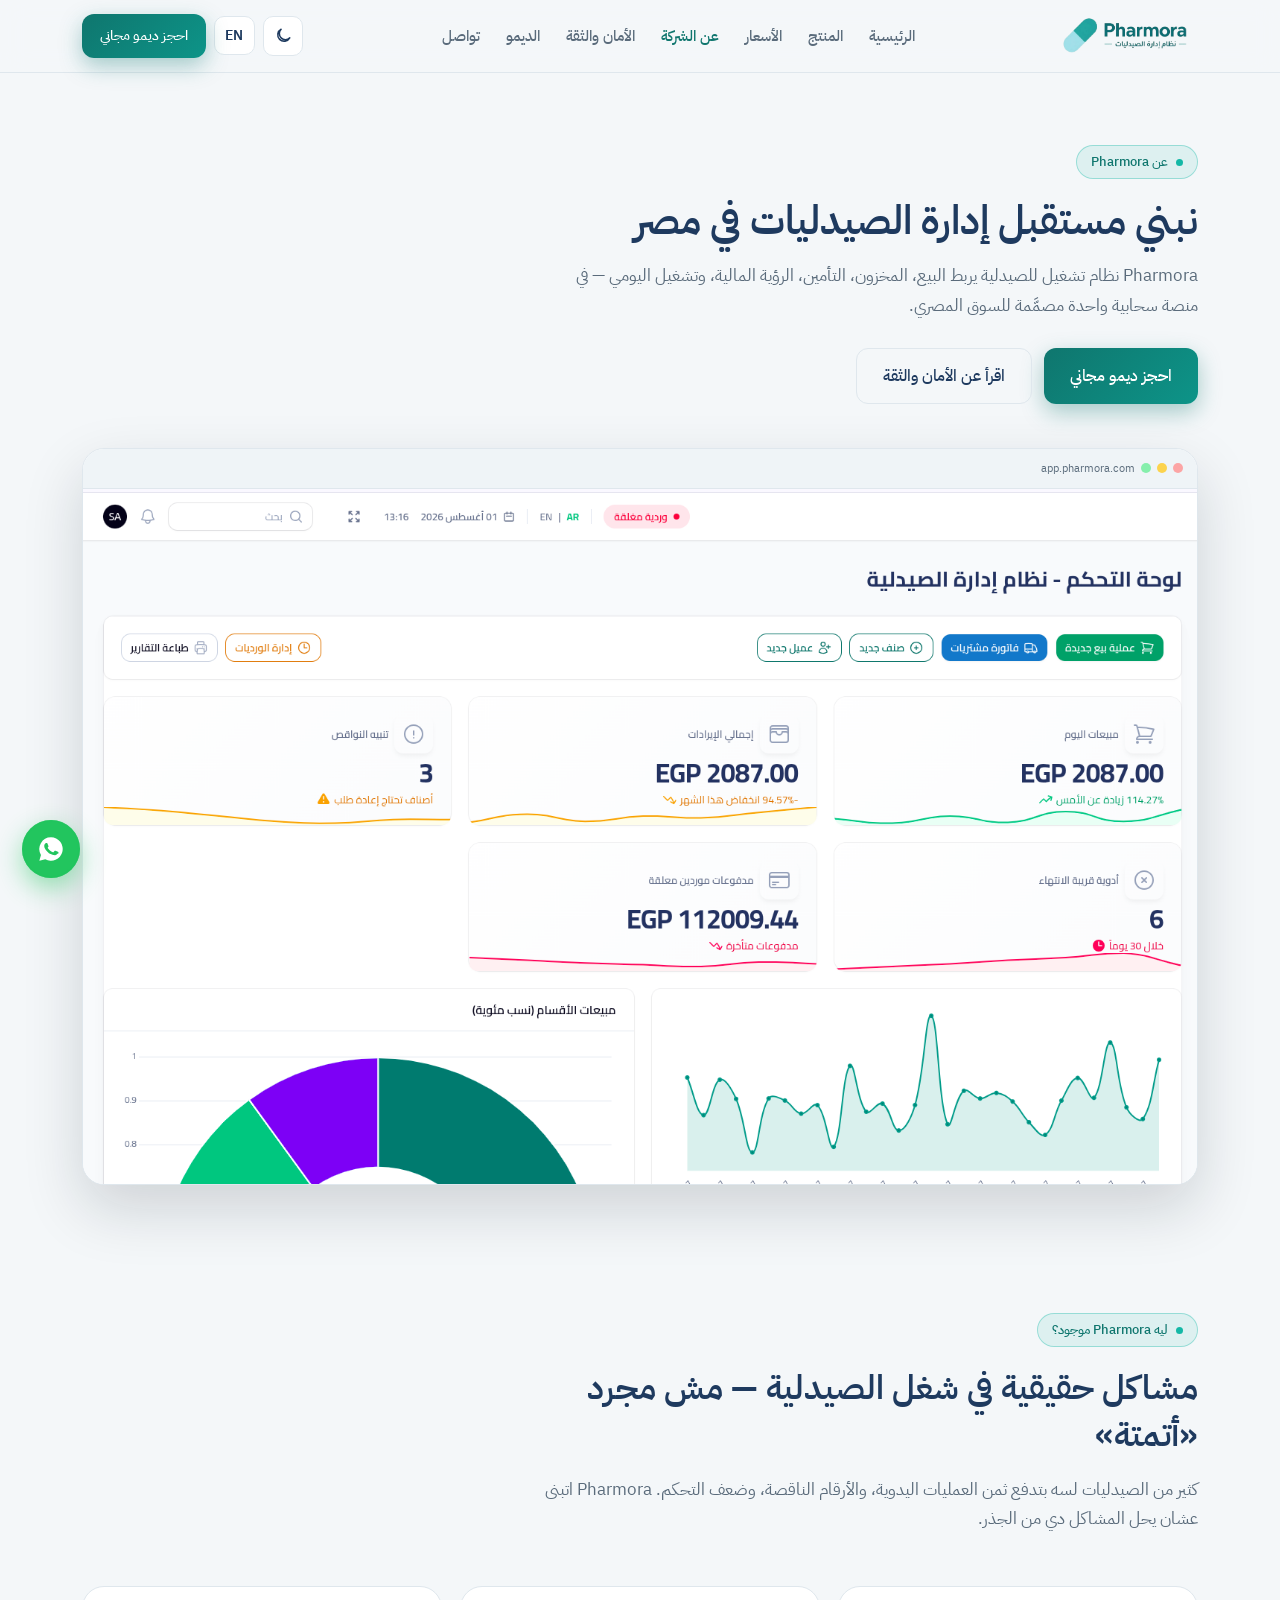
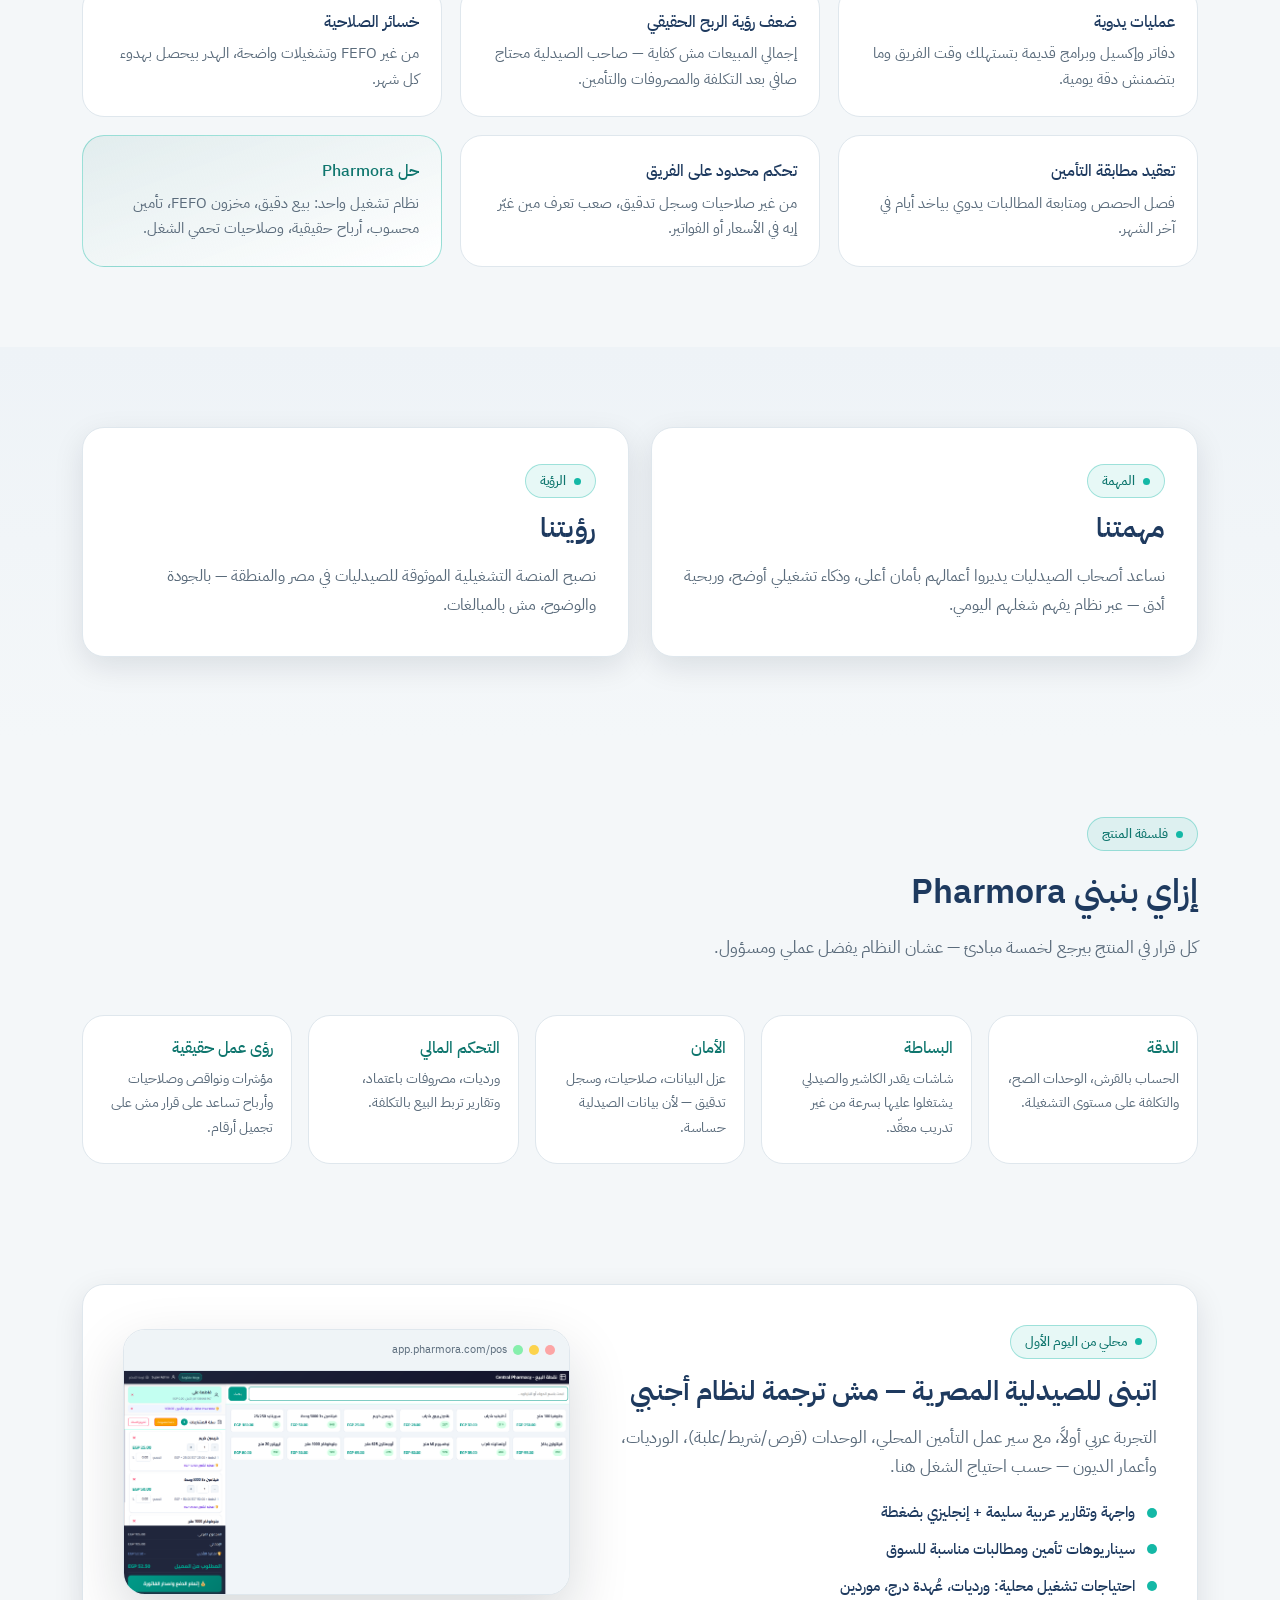
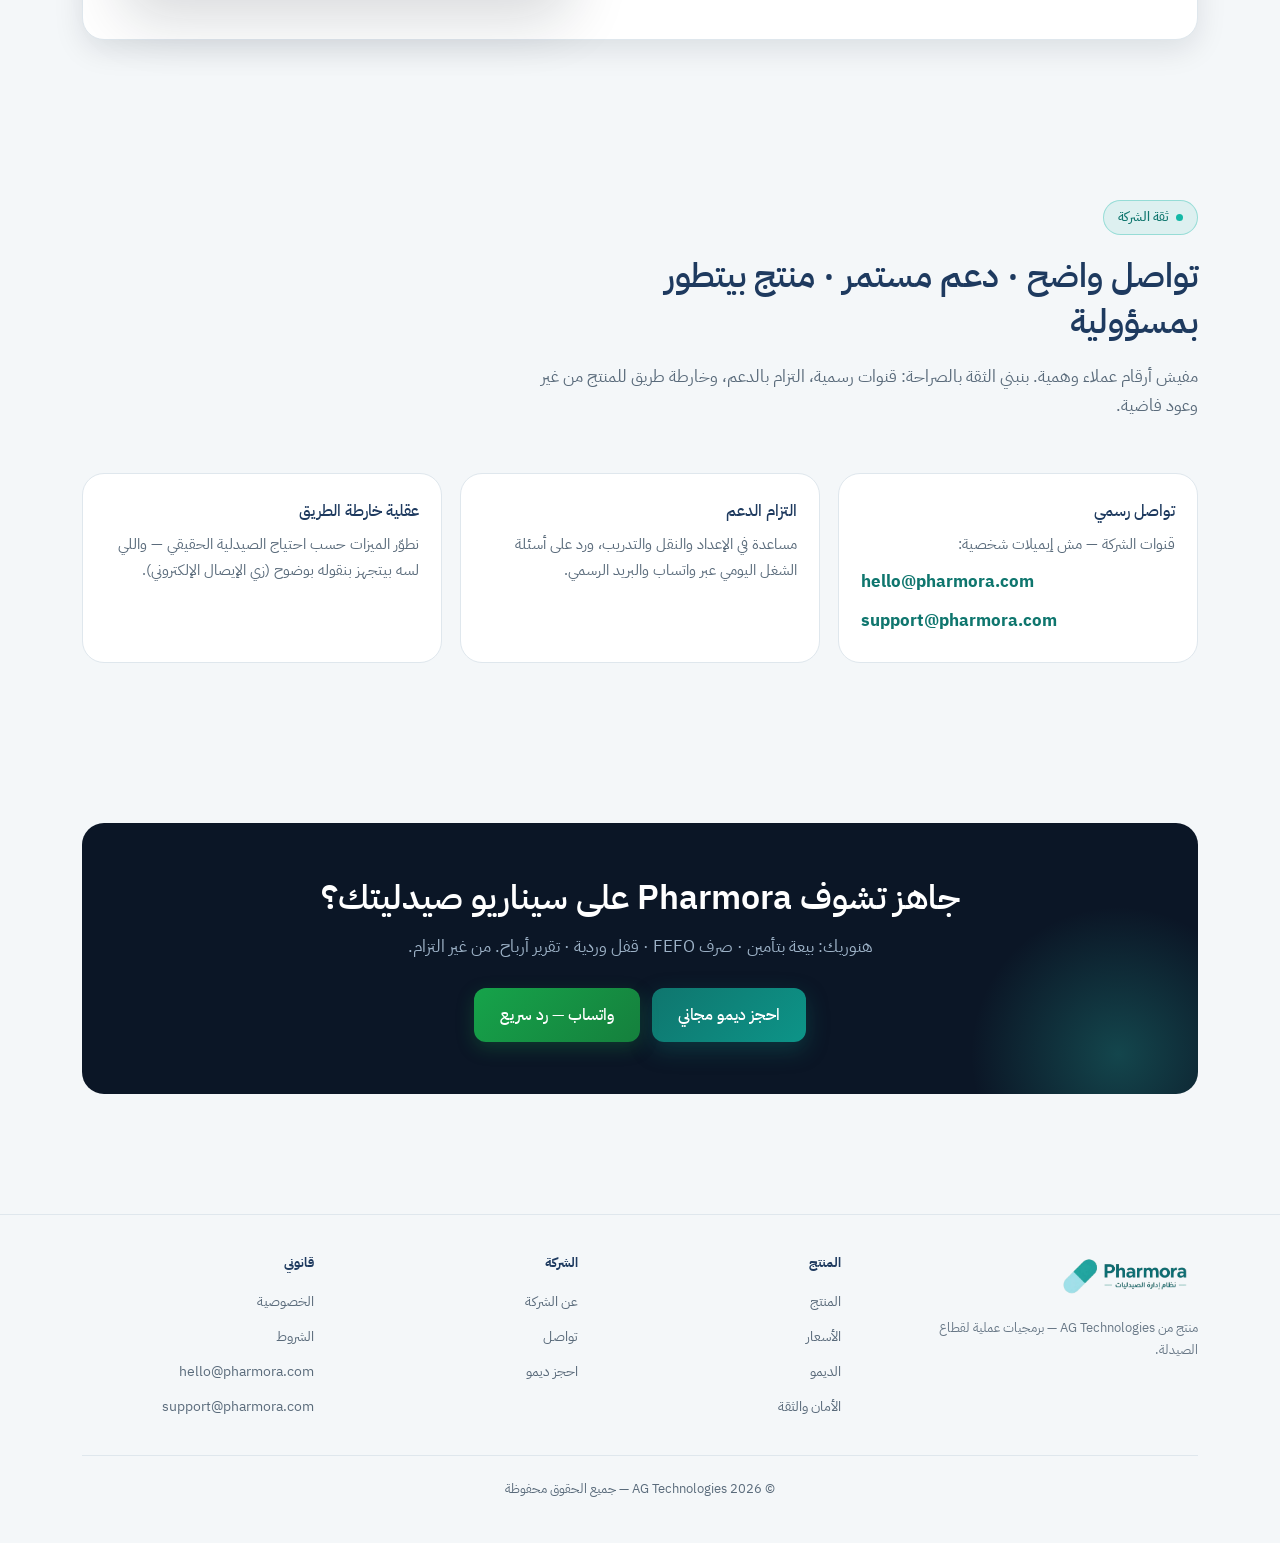
==== commit 9cd512e9: "add logo and change content" ====
--- a/about.html
+++ b/about.html
@@ -1,6 +1,16 @@
 <!DOCTYPE html>
 <html lang="ar" dir="rtl">
 <head>
+<script>
+(function(){try{
+  var lang=localStorage.getItem('pharmora-lang')||'ar';
+  document.documentElement.lang=lang;
+  document.documentElement.dir=lang==='en'?'ltr':'rtl';
+  var t=localStorage.getItem('pharmora-theme');
+  if(t!=='light'&&t!=='dark')t=matchMedia('(prefers-color-scheme: dark)').matches?'dark':'light';
+  document.documentElement.setAttribute('data-theme',t);
+}catch(e){}})();
+</script>
 <meta charset="UTF-8">
 <meta name="viewport" content="width=device-width, initial-scale=1.0">
 <title>عن Pharmora — نظام تشغيل الصيدليات | AG Technologies</title>
@@ -8,7 +18,7 @@
 <meta name="keywords" content="Pharmora, عن الشركة, نظام صيدليات, ERP صيدلية, AG Technologies, مصر">
 <link rel="preconnect" href="https://fonts.googleapis.com">
 <link rel="preconnect" href="https://fonts.gstatic.com" crossorigin>
-<link href="https://fonts.googleapis.com/css2?family=Alexandria:wght@500;700;800&family=Cairo:wght@400;600;700&family=IBM+Plex+Sans+Arabic:wght@500;700&display=swap" rel="stylesheet">
+<link href="https://fonts.googleapis.com/css2?family=IBM+Plex+Sans+Arabic:wght@400;500;600;700&family=Inter:wght@400;500;600;700&family=Poppins:wght@600&display=swap" rel="stylesheet">
 <link rel="icon" type="image/svg+xml" href="assets/img/favicon.svg">
 <meta name="theme-color" content="#0F766E">
 <meta property="og:type" content="website">
@@ -22,18 +32,8 @@
 <nav class="nav">
   <div class="container nav-inner">
     <a href="index.html" class="logo">
-      <span class="logo-mark" aria-hidden="true">
-        <svg class="logo-svg" viewBox="0 0 24 24" fill="none" xmlns="http://www.w3.org/2000/svg">
-          <defs><linearGradient id="cap-ab" x1="4" y1="4" x2="20" y2="20" gradientUnits="userSpaceOnUse">
-            <stop stop-color="#2DD4BF"/><stop offset="1" stop-color="#0F766E"/>
-          </linearGradient></defs>
-          <g transform="rotate(-40 12 12)">
-            <rect x="7.5" y="3" width="9" height="18" rx="4.5" fill="#CCFBF1"/>
-            <path d="M7.5 12V7.5A4.5 4.5 0 0 1 12 3h0a4.5 4.5 0 0 1 4.5 4.5V12h-9Z" fill="url(#cap-ab)"/>
-          </g>
-        </svg>
-      </span>
-      <span class="logo-text">Pharmora<small>AG Technologies</small></span>
+      <img src="assets/img/logo_light.png" alt="Pharmora" class="logo-img logo-light">
+      <img src="assets/img/logo_dark.png" alt="Pharmora" class="logo-img logo-dark">
     </a>
         <div class="nav-links">
       <a href="index.html" data-i18n="nav.home">الرئيسية</a>
@@ -45,7 +45,11 @@
       <a href="contact.html" data-i18n="nav.contact">تواصل</a>
     </div>
     <div class="nav-actions">
-      <button class="lang-btn" type="button"><svg width="15" height="15" viewBox="0 0 24 24" fill="none" stroke="currentColor" stroke-width="2"><circle cx="12" cy="12" r="10"/><path d="M2 12h20M12 2a15 15 0 0 1 0 20 15 15 0 0 1 0-20"/></svg><span data-i18n="nav.lang">English</span></button>
+            <button class="theme-btn" type="button" aria-label="Toggle color theme">
+        <svg class="icon-sun" viewBox="0 0 24 24" aria-hidden="true"><circle cx="12" cy="12" r="4"/><path d="M12 2v2M12 20v2M4.93 4.93l1.41 1.41M17.66 17.66l1.41 1.41M2 12h2M20 12h2M4.93 19.07l1.41-1.41M17.66 6.34l1.41-1.41"/></svg>
+        <svg class="icon-moon" viewBox="0 0 24 24" aria-hidden="true"><path d="M21 14.5A8.5 8.5 0 1 1 9.5 3a7 7 0 0 0 11.5 11.5z"/></svg>
+      </button>
+            <button class="lang-btn" type="button" aria-label="Switch language"><span data-i18n="nav.lang">EN</span></button>
       <a class="btn btn-primary" href="demo.html" data-i18n="nav.cta">احجز ديمو مجاني</a>
       <button class="nav-burger" aria-label="menu" type="button">
         <svg width="26" height="26" viewBox="0 0 24 24" fill="none" stroke="currentColor" stroke-width="2.2"><path d="M3 6h18M3 12h18M3 18h18"/></svg>
--- a/assets/css/style.css
+++ b/assets/css/style.css
@@ -12,58 +12,127 @@
   --ink-soft:#5A6B7B;
   --line:#DFE7ED;
   --ok:#16A34A;
+  --heading:#1E3A5F;
+  --heading-soft:#27476E;
+  --panel-dark:#0B1626;
+  --panel-dark-mid:#1E3A5F;
+  --bg:var(--paper);
+  --text:var(--ink);
+  --text-soft:var(--ink-soft);
+  --surface:var(--card);
+  --border:var(--line);
+  --nav-bg:rgba(244,247,249,.85);
+  --browser-bar:#EFF4F7;
+  --input-bg:#F8FAFC;
+  --sec-grad-start:#EEF3F7;
+  --why-mid:#E8EEF3;
+  --screens-mid:#EAF1F4;
+  --footer-bg:var(--paper);
+  --muted-on-dark:#9DB2C7;
+  --cta-micro:#7F93A8;
+  --plan-dim:#9AA9B5;
+  --plan-dim-icon:#C4CFD8;
   --radius:14px;
   --radius-lg:22px;
   --shadow:0 10px 30px rgba(11,22,38,.10);
   --shadow-lg:0 24px 60px rgba(11,22,38,.16);
-  --display:'Alexandria','Cairo',sans-serif;
-  --body:'Cairo',sans-serif;
-  --data:'IBM Plex Sans Arabic','Cairo',sans-serif;
+  --nav-height:72px;
+  --brand:'Poppins',sans-serif;
+  --display:'IBM Plex Sans Arabic','Inter',sans-serif;
+  --body:'IBM Plex Sans Arabic','Inter',sans-serif;
+  --data:'IBM Plex Sans Arabic','Inter',sans-serif;
 }
 html[lang="en"]{
-  --display:'Alexandria','Cairo',sans-serif;
-  --body:'Cairo','Alexandria',sans-serif;
+  --display:'Inter','IBM Plex Sans Arabic',sans-serif;
+  --body:'Inter','IBM Plex Sans Arabic',sans-serif;
+  --data:'Inter','IBM Plex Sans Arabic',sans-serif;
+}
+[data-theme="dark"]{
+  --navy-900:#0B1414;
+  --navy-700:#E2EEEC;
+  --navy-600:#B6C9C6;
+  --teal-700:#2DD4BF;
+  --teal-500:#2DD4BF;
+  --teal-300:#5EEAD4;
+  --paper:#0B1414;
+  --card:#12201F;
+  --ink:#E8F0EF;
+  --ink-soft:#9BB0AD;
+  --line:#243534;
+  --heading:#E8F0EF;
+  --heading-soft:#B6C9C6;
+  --panel-dark:#061010;
+  --panel-dark-mid:#0F1C1B;
+  --bg:var(--paper);
+  --text:var(--ink);
+  --text-soft:var(--ink-soft);
+  --surface:var(--card);
+  --border:var(--line);
+  --nav-bg:rgba(11,20,20,.88);
+  --browser-bar:#0F1A1A;
+  --input-bg:#0F1A1A;
+  --sec-grad-start:#0E1818;
+  --why-mid:#101C1B;
+  --screens-mid:#101C1B;
+  --footer-bg:var(--paper);
+  --muted-on-dark:#9BB0AD;
+  --cta-micro:#7A908C;
+  --plan-dim:#6B7F7C;
+  --plan-dim-icon:#4A5C59;
+  --shadow:0 10px 30px rgba(0,0,0,.35);
+  --shadow-lg:0 24px 60px rgba(0,0,0,.45);
+  color-scheme:dark;
 }
 *{box-sizing:border-box;margin:0;padding:0}
-html{scroll-behavior:smooth}
-body{font-family:var(--body);color:var(--ink);background:var(--paper);line-height:1.75;font-size:16.5px}
+html{scroll-behavior:smooth;scroll-padding-top:var(--nav-height)}
+body{font-family:var(--body);font-weight:400;color:var(--ink);background:var(--paper);line-height:1.75;font-size:16.5px}
 img,svg{display:block;max-width:100%}
 a{color:inherit;text-decoration:none}
 .container{max-width:1160px;margin-inline:auto;padding-inline:22px}
-.eyebrow{display:inline-flex;align-items:center;gap:8px;font-family:var(--data);font-size:.8rem;font-weight:700;color:var(--teal-700);background:rgba(20,184,166,.10);border:1px solid rgba(20,184,166,.35);padding:5px 14px;border-radius:99px}
+.eyebrow{display:inline-flex;align-items:center;gap:8px;font-family:var(--data);font-size:.8rem;font-weight:500;color:var(--teal-700);background:rgba(20,184,166,.10);border:1px solid rgba(20,184,166,.35);padding:5px 14px;border-radius:99px}
 .eyebrow::before{content:"";width:7px;height:7px;border-radius:50%;background:var(--teal-500)}
-h1,h2,h3{font-family:var(--display);line-height:1.35;color:var(--navy-700)}
-h2{font-size:clamp(1.5rem,3.2vw,2.15rem);font-weight:800}
+h1,h2,h3{font-family:var(--display);line-height:1.35;color:var(--heading)}
+h1{font-weight:600}
+h2{font-size:clamp(1.5rem,3.2vw,2.15rem);font-weight:600}
+h3{font-weight:500}
 .section{padding-block:84px}
 
 
 .center{margin-inline:auto;text-align:center}
-.btn{display:inline-flex;align-items:center;justify-content:center;gap:9px;font-family:var(--body);font-weight:700;font-size:1rem;padding:13px 26px;border-radius:12px;border:none;cursor:pointer;transition:transform .15s ease,box-shadow .15s ease}
+.btn{display:inline-flex;align-items:center;justify-content:center;gap:9px;font-family:var(--body);font-weight:500;font-size:1rem;padding:13px 26px;border-radius:12px;border:none;cursor:pointer;transition:transform .15s ease,box-shadow .15s ease}
 .btn:active{transform:translateY(1px)}
 .btn-primary{background:linear-gradient(135deg,var(--teal-700),#0D9488);color:#fff;box-shadow:0 8px 22px rgba(15,118,110,.35)}
+[data-theme="dark"] .btn-primary{background:linear-gradient(135deg,#14B8A6,#0F766E);box-shadow:0 8px 22px rgba(45,212,191,.22)}
 .btn-primary:hover{box-shadow:0 12px 28px rgba(15,118,110,.45);transform:translateY(-2px)}
-.btn-ghost{background:transparent;color:var(--navy-700);border:1.5px solid var(--line)}
+.btn-ghost{background:transparent;color:var(--heading);border:1.5px solid var(--line)}
 .btn-ghost:hover{border-color:var(--teal-500);color:var(--teal-700)}
 .btn-wa{background:linear-gradient(135deg,#16A34A,#15803D);color:#fff;box-shadow:0 6px 18px rgba(22,163,74,.25)}
 .btn-wa:hover{box-shadow:0 10px 24px rgba(22,163,74,.32);transform:translateY(-2px)}
 
 /* Nav */
-.nav{position:sticky;top:0;z-index:50;background:rgba(244,247,249,.85);backdrop-filter:blur(14px);border-bottom:1px solid var(--line)}
-.nav-inner{display:flex;align-items:center;justify-content:space-between;height:70px;gap:14px}
-.logo{display:flex;align-items:center;gap:10px;font-family:var(--display);font-weight:800;font-size:1.3rem;color:var(--navy-700)}
-.logo-mark{width:40px;height:40px;border-radius:12px;background:linear-gradient(145deg,#E6FFFB,#CCFBF1);border:1px solid rgba(15,118,110,.18);display:grid;place-items:center;flex-shrink:0;box-shadow:0 4px 12px rgba(15,118,110,.12)}
-.logo-mark .logo-svg{width:24px;height:24px;margin:0}
-.logo-text{display:flex;flex-direction:column;line-height:1.15}
-.logo-text small,.logo small{display:block;font-family:var(--data);font-size:.58rem;font-weight:600;color:var(--ink-soft);letter-spacing:.04em;line-height:1.2;margin-top:2px}
-.nav-links{display:flex;gap:26px;font-weight:600;font-size:.95rem;color:var(--ink-soft)}
+.nav{position:sticky;top:0;z-index:50;background:var(--nav-bg);backdrop-filter:blur(14px);border-bottom:1px solid var(--line);isolation:isolate}
+.nav-inner{display:flex;align-items:center;justify-content:space-between;min-height:var(--nav-height);height:auto;padding-block:10px;gap:14px}
+.logo{display:flex;align-items:center;gap:10px}
+.logo-img{height:52px;width:auto;display:block;flex-shrink:0;object-fit:contain}
+.logo-dark{display:none}
+[data-theme="dark"] .logo-light{display:none}
+[data-theme="dark"] .logo-dark{display:block}
+.nav-links{display:flex;gap:26px;font-weight:500;font-size:.95rem;color:var(--ink-soft)}
 .nav-links a:hover,.nav-links a.active{color:var(--teal-700)}
-.nav-actions{display:flex;gap:10px;align-items:center}
+.nav-actions{display:flex;gap:8px;align-items:center}
 .nav-actions .btn{padding:9px 18px;font-size:.9rem}
-.lang-btn{display:inline-flex;align-items:center;gap:7px;background:var(--card);border:1.5px solid var(--line);border-radius:10px;padding:8px 14px;font-family:var(--data);font-weight:700;font-size:.85rem;color:var(--navy-700);cursor:pointer;transition:border-color .15s}
-.lang-btn:hover{border-color:var(--teal-500)}
-.nav-burger{display:none;background:none;border:none;cursor:pointer;color:var(--navy-700)}
-.nav-mobile{display:none;position:absolute;top:70px;right:0;left:0;background:var(--card);border-bottom:1px solid var(--line);padding:18px 22px;box-shadow:var(--shadow)}
-.nav-mobile.open{display:grid;gap:14px;font-weight:700}
+.theme-btn,.lang-btn{display:inline-flex;align-items:center;justify-content:center;gap:7px;background:var(--card);border:1.5px solid var(--line);border-radius:10px;padding:8px 12px;font-family:var(--data);font-weight:500;font-size:.85rem;color:var(--heading);cursor:pointer;transition:border-color .15s,background .15s}
+.theme-btn{width:40px;height:40px;padding:0}
+.lang-btn{min-width:40px;padding:8px 10px;font-weight:600;letter-spacing:.02em}
+.theme-btn:hover,.lang-btn:hover{border-color:var(--teal-500)}
+.theme-btn svg{width:18px;height:18px;stroke:currentColor;fill:none;stroke-width:2;stroke-linecap:round;stroke-linejoin:round}
+.theme-btn .icon-sun{display:none}
+.theme-btn .icon-moon{display:block}
+[data-theme="dark"] .theme-btn .icon-sun{display:block}
+[data-theme="dark"] .theme-btn .icon-moon{display:none}
+.nav-burger{display:none;background:none;border:none;cursor:pointer;color:var(--heading)}
+.nav-mobile{display:none;position:absolute;top:100%;inset-inline:0;background:var(--card);border-bottom:1px solid var(--line);padding:18px 22px;box-shadow:var(--shadow)}
+.nav-mobile.open{display:grid;gap:14px;font-weight:500}
 .nav-mobile .btn{width:100%;margin-top:6px}
 
 /* Hero */
@@ -72,27 +141,29 @@
   radial-gradient(700px 380px at 5% 110%,rgba(30,58,95,.10),transparent 60%)}
 .hero-grid{display:grid;grid-template-columns:1fr 1.12fr;gap:48px;align-items:center}
 .hero-copy{max-width:560px}
-.hero h1{font-size:clamp(1.75rem,4vw,2.65rem);font-weight:800;margin:18px 0 16px;letter-spacing:-.01em}
+.hero h1{font-size:clamp(1.75rem,4vw,2.65rem);font-weight:600;margin:18px 0 16px;letter-spacing:-.01em}
 .hero h1 em{font-style:normal;color:var(--teal-700);position:relative;white-space:nowrap}
 .hero h1 em::after{content:"";position:absolute;inset-inline:0;bottom:4px;height:9px;background:rgba(94,234,212,.5);z-index:-1;border-radius:3px}
 .hero-sub{color:var(--ink-soft);font-size:1.05rem;max-width:540px;line-height:1.8}
 .hero-ctas{display:flex;flex-wrap:wrap;gap:12px;margin-top:28px}
 .btn-wa-soft{border-color:rgba(22,163,74,.35);color:#15803D}
 .btn-wa-soft:hover{border-color:#16A34A;color:#166534;background:rgba(22,163,74,.06)}
+[data-theme="dark"] .btn-wa-soft{color:#4ADE80;border-color:rgba(74,222,128,.35)}
+[data-theme="dark"] .btn-wa-soft:hover{color:#86EFAC;border-color:#4ADE80;background:rgba(74,222,128,.08)}
 .hero-trust{list-style:none;display:flex;flex-wrap:wrap;gap:10px 18px;margin-top:26px;padding:0}
-.hero-trust li{position:relative;padding-inline-start:18px;font-size:.86rem;font-weight:700;color:var(--navy-600)}
+.hero-trust li{position:relative;padding-inline-start:18px;font-size:.86rem;font-weight:500;color:var(--heading-soft)}
 .hero-trust li::before{content:"";position:absolute;inset-inline-start:0;top:.45em;width:9px;height:9px;border-radius:50%;background:var(--ok);box-shadow:0 0 0 3px rgba(22,163,74,.15)}
 .hero-visual{position:relative}
 .hero-caption{margin-top:16px;text-align:center;font-size:.82rem;font-weight:600;color:var(--ink-soft)}
 .hero-pillars{list-style:none;display:flex;flex-wrap:wrap;gap:8px;margin-top:28px;padding:0}
-.hero-pillars li{font-family:var(--data);font-size:.78rem;font-weight:700;color:var(--navy-700);background:var(--card);border:1px solid var(--line);padding:7px 12px;border-radius:999px}
-.hero-points{display:flex;flex-wrap:wrap;gap:16px 22px;margin-top:26px;font-size:.9rem;font-weight:600;color:var(--navy-600)}
+.hero-pillars li{font-family:var(--data);font-size:.78rem;font-weight:500;color:var(--heading);background:var(--card);border:1px solid var(--line);padding:7px 12px;border-radius:999px}
+.hero-points{display:flex;flex-wrap:wrap;gap:16px 22px;margin-top:26px;font-size:.9rem;font-weight:500;color:var(--heading-soft)}
 .hero-points span{display:inline-flex;align-items:center;gap:7px}
 .hero-points svg{color:var(--ok);flex-shrink:0}
 
 /* Browser frame for real screenshots */
 .browser{background:var(--card);border:1px solid var(--line);border-radius:var(--radius-lg);box-shadow:var(--shadow-lg);overflow:hidden}
-.browser-bar{display:flex;align-items:center;gap:6px;background:#EFF4F7;border-bottom:1px solid var(--line);padding:10px 14px}
+.browser-bar{display:flex;align-items:center;gap:6px;background:var(--browser-bar);border-bottom:1px solid var(--line);padding:10px 14px}
 .browser-bar i{width:10px;height:10px;border-radius:50%}
 .browser-bar i:nth-child(1){background:#FCA5A5}.browser-bar i:nth-child(2){background:#FCD34D}.browser-bar i:nth-child(3){background:#86EFAC}
 .browser-bar span{margin-inline-start:10px;font-family:var(--data);font-size:.7rem;color:var(--ink-soft);direction:ltr}
@@ -101,7 +172,7 @@
 html[dir="ltr"] .hero .browser{transform:rotate(1.2deg)}
 
 /* Trust strip */
-.strip{background:var(--navy-700);color:#CBD9E8;padding-block:20px}
+.strip{background:var(--panel-dark-mid);color:#CBD9E8;padding-block:20px}
 .trust-strip{padding-block:22px}
 .strip-inner{display:flex;flex-wrap:wrap;justify-content:center;gap:14px 36px;font-size:.88rem;font-weight:600}
 .strip-inner span{display:inline-flex;align-items:center;gap:8px}
@@ -115,7 +186,8 @@
 html[dir="ltr"] .outcome-flip .outcome-text{order:2}
 html[dir="ltr"] .outcome-flip .outcome-art{order:1}
 .outcome-label{display:inline-block;font-family:var(--data);font-size:.78rem;font-weight:700;color:var(--teal-700);letter-spacing:.02em;margin-bottom:12px}
-.outcome-problem{color:#8A4B12;background:rgba(245,158,11,.10);border:1px solid rgba(245,158,11,.28);border-radius:12px;padding:12px 14px;font-size:.92rem;font-weight:600;margin-bottom:16px;line-height:1.7}
+.outcome-problem{color:#8A4B12;background:rgba(245,158,11,.10);border:1px solid rgba(245,158,11,.28);border-radius:12px;padding:12px 14px;font-size:.92rem;font-weight:500;margin-bottom:16px;line-height:1.7}
+[data-theme="dark"] .outcome-problem{color:#FBBF24;background:rgba(245,158,11,.12);border-color:rgba(245,158,11,.3)}
 .outcome-text h3{font-size:clamp(1.15rem,2.4vw,1.45rem);margin-bottom:12px}
 .outcome-text > p{color:var(--ink-soft);font-size:.98rem}
 .outcome-result{margin-top:18px;padding-top:16px;border-top:1px solid var(--line)}
@@ -123,7 +195,7 @@
 .outcome-art .browser{box-shadow:var(--shadow-lg)}
 
 /* Security */
-.security-sec{background:linear-gradient(180deg,#EEF3F7,var(--paper))}
+.security-sec{background:linear-gradient(180deg,var(--sec-grad-start),var(--paper))}
 .security-grid{display:grid;grid-template-columns:repeat(4,1fr);gap:18px}
 .sec-card{background:var(--card);border:1px solid var(--line);border-radius:var(--radius-lg);padding:26px 22px;transition:transform .2s ease,box-shadow .2s ease}
 .sec-card:hover{transform:translateY(-3px);box-shadow:var(--shadow)}
@@ -136,31 +208,31 @@
 .trust-pillar{background:var(--card);border:1px solid var(--line);border-radius:var(--radius-lg);padding:28px 24px;box-shadow:0 8px 24px rgba(11,22,38,.04)}
 .trust-pillar h3{font-size:1.12rem;margin-bottom:16px;padding-bottom:12px;border-bottom:2px solid rgba(20,184,166,.35);color:var(--teal-700)}
 .trust-pillar ul{list-style:none;display:grid;gap:12px}
-.trust-pillar li{position:relative;padding-inline-start:18px;font-size:.92rem;color:var(--navy-700);font-weight:600;line-height:1.55}
+.trust-pillar li{position:relative;padding-inline-start:18px;font-size:.92rem;color:var(--heading);font-weight:500;line-height:1.55}
 .trust-pillar li::before{content:"";position:absolute;inset-inline-start:0;top:.55em;width:8px;height:8px;border-radius:50%;background:var(--teal-500)}
 
 /* Comparison */
-.why-sec{background:linear-gradient(180deg,var(--paper),#E8EEF3 50%,var(--paper))}
+.why-sec{background:linear-gradient(180deg,var(--paper),var(--why-mid) 50%,var(--paper))}
 .compare-wrap{overflow-x:auto;-webkit-overflow-scrolling:touch;border-radius:var(--radius-lg);border:1px solid var(--line);background:var(--card);box-shadow:var(--shadow)}
 .compare{width:100%;border-collapse:collapse;min-width:720px;font-size:.9rem}
 .compare th,.compare td{padding:14px 16px;text-align:start;border-bottom:1px solid var(--line);vertical-align:top}
-.compare thead th{background:var(--navy-700);color:#E8F0F7;font-family:var(--data);font-size:.82rem;font-weight:700}
+.compare thead th{background:var(--panel-dark-mid);color:#E8F0F7;font-family:var(--data);font-size:.82rem;font-weight:500}
 .compare thead th.hl{background:var(--teal-700);color:#fff}
 .compare tbody tr:last-child td{border-bottom:none}
 .compare tbody tr:hover td{background:rgba(20,184,166,.04)}
 .compare td.hl{background:rgba(20,184,166,.08);color:var(--teal-700);font-weight:700}
-.compare tbody td:first-child{font-weight:700;color:var(--navy-700);min-width:160px}
+.compare tbody td:first-child{font-weight:500;color:var(--heading);min-width:160px}
 
 /* Video placeholder */
-.video-ph{display:flex;align-items:center;justify-content:space-between;gap:20px;flex-wrap:wrap;background:linear-gradient(135deg,var(--navy-900),var(--navy-700));color:#DCE7F2;border-radius:var(--radius-lg);padding:22px 26px;margin-bottom:36px;transition:transform .15s ease,box-shadow .15s ease;box-shadow:var(--shadow)}
+.video-ph{display:flex;align-items:center;justify-content:space-between;gap:20px;flex-wrap:wrap;background:linear-gradient(135deg,var(--panel-dark),var(--panel-dark-mid));color:#DCE7F2;border-radius:var(--radius-lg);padding:22px 26px;margin-bottom:36px;transition:transform .15s ease,box-shadow .15s ease;box-shadow:var(--shadow)}
 .video-ph:hover{transform:translateY(-2px);box-shadow:var(--shadow-lg)}
 .video-ph-inner{display:flex;align-items:center;gap:16px}
-.play-btn{width:52px;height:52px;border-radius:50%;background:var(--teal-500);color:var(--navy-900);display:grid;place-items:center;flex-shrink:0;box-shadow:0 8px 20px rgba(45,212,191,.35)}
+.play-btn{width:52px;height:52px;border-radius:50%;background:var(--teal-500);color:var(--panel-dark);display:grid;place-items:center;flex-shrink:0;box-shadow:0 8px 20px rgba(45,212,191,.35)}
 .video-ph-inner b{display:block;color:#fff;font-size:1.05rem;font-family:var(--display)}
 .video-ph-inner span{display:block;font-size:.86rem;color:#9DB2C7;margin-top:4px}
 .video-cta{font-weight:800;color:var(--teal-300);font-size:.95rem;white-space:nowrap}
 
-.screens-cap{margin-top:14px;font-size:.9rem;font-weight:600;color:var(--navy-600);line-height:1.7;background:var(--card);border:1px solid var(--line);border-radius:12px;padding:14px 16px}
+.screens-cap{margin-top:14px;font-size:.9rem;font-weight:500;color:var(--heading-soft);line-height:1.7;background:var(--card);border:1px solid var(--line);border-radius:12px;padding:14px 16px}
 
 /* Pricing extras */
 .plan-for{font-size:.78rem;font-weight:700;color:var(--teal-700);margin-bottom:6px;font-family:var(--data)}
@@ -170,7 +242,7 @@
 
 /* CTA band extras */
 .cta-kicker{display:inline-block;font-family:var(--data);font-size:.75rem;font-weight:700;letter-spacing:.06em;text-transform:uppercase;color:var(--teal-300);margin-bottom:10px}
-.cta-steps{list-style:none;display:flex;flex-wrap:wrap;justify-content:center;gap:10px 22px;margin-top:22px;padding:0;font-size:.84rem;font-weight:700;color:#9DB2C7}
+.cta-steps{list-style:none;display:flex;flex-wrap:wrap;justify-content:center;gap:10px 22px;margin-top:22px;padding:0;font-size:.84rem;font-weight:500;color:var(--muted-on-dark)}
 .cta-steps li{display:inline-flex;align-items:center;gap:8px}
 .cta-steps li::before{content:"";width:7px;height:7px;border-radius:50%;background:var(--teal-500)}
 .ft-brand-line{font-size:.82rem!important;margin-top:8px!important;opacity:.9}
@@ -182,45 +254,46 @@
 .trust-panel-copy h2{margin:14px 0 14px;font-size:clamp(1.35rem,2.8vw,1.75rem)}
 .trust-panel-copy > p{color:var(--ink-soft);margin-bottom:20px}
 .trust-list{list-style:none;display:grid;gap:10px}
-.trust-list li{position:relative;padding-inline-start:22px;font-weight:600;color:var(--navy-700);font-size:.95rem}
+.trust-list li{position:relative;padding-inline-start:22px;font-weight:500;color:var(--heading);font-size:.95rem}
 .trust-list li::before{content:"";position:absolute;inset-inline-start:0;top:.55em;width:10px;height:10px;border-radius:50%;background:var(--teal-500)}
-.trust-panel-side{background:linear-gradient(160deg,var(--navy-900),var(--navy-700));color:#DCE7F2;padding:42px 36px;display:flex;flex-direction:column;justify-content:center}
+.trust-panel-side{background:linear-gradient(160deg,var(--panel-dark),var(--panel-dark-mid));color:#DCE7F2;padding:42px 36px;display:flex;flex-direction:column;justify-content:center}
 .trust-panel-side blockquote{font-family:var(--display);font-size:1.12rem;font-weight:700;line-height:1.75;color:#fff}
 .trust-panel-side cite{margin-top:22px;font-style:normal;font-size:.85rem;color:#9DB2C7}
 
 /* Founding pricing note */
-.founding-note{font-weight:600;color:var(--navy-600)!important}
+.founding-note{font-weight:500;color:var(--heading-soft)!important}
 
 /* CTA microcopy */
-.cta-micro{margin-top:18px!important;font-size:.8rem!important;color:#7F93A8!important;max-width:480px;margin-inline:auto}
+.cta-micro{margin-top:18px!important;font-size:.8rem!important;color:var(--cta-micro)!important;max-width:480px;margin-inline:auto}
 
 /* Professional footer */
-.footer-pro{padding:56px 0 28px;margin-top:20px;background:#F7FAFC}
+.footer-pro{padding:56px 0 28px;margin-top:20px;background:var(--footer-bg)}
 .footer-grid{display:grid;grid-template-columns:1.4fr repeat(3,1fr);gap:32px;padding-bottom:36px;border-bottom:1px solid var(--line)}
 .footer-brand p{color:var(--ink-soft);font-size:.88rem;margin-top:12px;max-width:280px;line-height:1.7}
 .footer-col{display:flex;flex-direction:column;gap:10px;font-size:.9rem;color:var(--ink-soft)}
-.footer-col b{color:var(--navy-700);font-size:.84rem;margin-bottom:4px;font-family:var(--data)}
+.footer-col b{color:var(--heading);font-size:.84rem;margin-bottom:4px;font-family:var(--data)}
 .footer-col a:hover{color:var(--teal-700)}
-.footer-bottom{display:flex;flex-wrap:wrap;justify-content:space-between;gap:12px;padding-top:22px;font-size:.82rem;color:var(--ink-soft)}
+.footer-bottom{display:flex;justify-content:center;padding-top:22px;font-size:.82rem;color:var(--ink-soft);text-align:center}
 
 /* Features */
 .grid-3{display:grid;grid-template-columns:repeat(3,1fr);gap:22px}
 .feature{background:var(--card);border:1px solid var(--line);border-radius:var(--radius-lg);padding:28px 24px;position:relative;transition:transform .2s ease,box-shadow .2s ease}
 .feature:hover{transform:translateY(-4px);box-shadow:var(--shadow)}
 .feature .icon{width:48px;height:48px;border-radius:13px;display:grid;place-items:center;background:rgba(20,184,166,.12);color:var(--teal-700);margin-bottom:16px}
-.feature h3{font-size:1.06rem;font-weight:700;margin-bottom:8px}
+.feature h3{font-size:1.06rem;font-weight:500;margin-bottom:8px}
 .feature p{color:var(--ink-soft);font-size:.93rem}
-.soon{position:absolute;top:18px;inset-inline-end:auto;inset-inline-start:18px;background:rgba(245,158,11,.14);color:#B45309;border:1px solid rgba(245,158,11,.4);font-size:.68rem;font-weight:700;border-radius:99px;padding:2px 10px}
+.soon{position:absolute;top:18px;inset-inline-end:auto;inset-inline-start:18px;background:rgba(245,158,11,.14);color:#B45309;border:1px solid rgba(245,158,11,.4);font-size:.68rem;font-weight:500;border-radius:99px;padding:2px 10px}
+[data-theme="dark"] .soon{color:#FBBF24}
 
 /* Screens gallery */
-.screens{background:linear-gradient(180deg,var(--paper),#EAF1F4 60%,var(--paper))}
+.screens{background:linear-gradient(180deg,var(--paper),var(--screens-mid) 60%,var(--paper))}
 .flip-wrap{margin-bottom:26px}
 .flip-toggle{display:inline-flex;background:var(--card);border:1.5px solid var(--line);border-radius:99px;padding:4px;gap:4px;margin-bottom:16px}
-.flip-toggle button{border:none;background:transparent;font-family:var(--body);font-weight:700;font-size:.85rem;color:var(--ink-soft);padding:7px 20px;border-radius:99px;cursor:pointer}
-.flip-toggle button.on{background:var(--navy-700);color:#fff}
+.flip-toggle button{border:none;background:transparent;font-family:var(--body);font-weight:500;font-size:.85rem;color:var(--ink-soft);padding:7px 20px;border-radius:99px;cursor:pointer}
+.flip-toggle button.on{background:var(--panel-dark-mid);color:#fff}
 .gallery{display:grid;grid-template-columns:repeat(2,1fr);gap:22px}
 .shot{display:flex;flex-direction:column;gap:10px}
-.shot figcaption{font-size:.88rem;font-weight:700;color:var(--navy-600);padding-inline:6px}
+.shot figcaption{font-size:.88rem;font-weight:500;color:var(--heading-soft);padding-inline:6px}
 .shot figcaption small{display:block;font-weight:500;color:var(--ink-soft)}
 .screens-note{margin-top:22px;font-size:.85rem;color:var(--ink-soft);text-align:center}
 
@@ -232,7 +305,7 @@
 /* Steps */
 .steps{display:grid;grid-template-columns:repeat(3,1fr);gap:22px;counter-reset:step}
 .step{background:var(--card);border:1px solid var(--line);border-radius:var(--radius-lg);padding:28px 24px;position:relative}
-.step::before{counter-increment:step;content:counter(step);position:absolute;top:-16px;inset-inline-start:22px;width:34px;height:34px;border-radius:50%;background:var(--navy-700);color:#fff;font-family:var(--data);font-weight:700;display:grid;place-items:center;font-size:.9rem;box-shadow:0 6px 14px rgba(30,58,95,.3)}
+.step::before{counter-increment:step;content:counter(step);position:absolute;top:-16px;inset-inline-start:22px;width:34px;height:34px;border-radius:50%;background:var(--panel-dark-mid);color:#fff;font-family:var(--data);font-weight:600;display:grid;place-items:center;font-size:.9rem;box-shadow:0 6px 14px rgba(30,58,95,.3)}
 .step h3{font-size:1.02rem;margin-bottom:8px}
 .step p{color:var(--ink-soft);font-size:.92rem}
 
@@ -244,26 +317,26 @@
 .plan.hot .flag span{background:var(--teal-700);color:#fff;font-size:.72rem;font-weight:700;border-radius:99px;padding:4px 16px}
 .plan h3{font-size:1.05rem}
 .price{font-family:var(--data);margin:14px 0 4px}
-.price b{font-size:2.1rem;color:var(--navy-700);font-weight:700}
+.price b{font-size:2.1rem;color:var(--heading);font-weight:600}
 .price span{color:var(--ink-soft);font-size:.85rem}
 .plan ul{list-style:none;margin:18px 0 24px;display:grid;gap:10px;font-size:.9rem}
 .plan li{display:flex;gap:9px;align-items:flex-start}
 .plan li svg{flex-shrink:0;margin-top:5px;color:var(--teal-700)}
-.plan li.dim{color:#9AA9B5}
-.plan li.dim svg{color:#C4CFD8}
+.plan li.dim{color:var(--plan-dim)}
+.plan li.dim svg{color:var(--plan-dim-icon)}
 .plan .btn{margin-top:auto}
 .plans-note{text-align:center;color:var(--ink-soft);font-size:.85rem;margin-top:20px}
 
 /* FAQ */
 .faq{max-width:760px;margin-inline:auto;display:grid;gap:12px}
 .faq details{background:var(--card);border:1px solid var(--line);border-radius:14px;padding:18px 22px}
-.faq summary{cursor:pointer;font-weight:700;color:var(--navy-700);list-style:none;display:flex;justify-content:space-between;align-items:center;gap:14px}
+.faq summary{cursor:pointer;font-weight:500;color:var(--heading);list-style:none;display:flex;justify-content:space-between;align-items:center;gap:14px}
 .faq summary::after{content:"+";font-family:var(--data);font-size:1.3rem;color:var(--teal-700);transition:transform .2s;flex-shrink:0}
 .faq details[open] summary::after{transform:rotate(45deg)}
 .faq details p{margin-top:10px;color:var(--ink-soft);font-size:.94rem}
 
 /* CTA band */
-.cta-band{background:var(--navy-900);color:#DCE7F2;border-radius:var(--radius-lg);padding:52px 48px;text-align:center;position:relative;overflow:hidden}
+.cta-band{background:var(--panel-dark);color:#DCE7F2;border-radius:var(--radius-lg);padding:52px 48px;text-align:center;position:relative;overflow:hidden}
 .cta-band::before{content:"";position:absolute;inset:auto -80px -120px auto;width:320px;height:320px;border-radius:50%;background:radial-gradient(circle,rgba(45,212,191,.25),transparent 65%)}
 .cta-band h2{color:#fff}
 .cta-band p{color:#9DB2C7;margin:12px auto 26px;max-width:560px}
@@ -271,7 +344,8 @@
 
 /* About page */
 .page-hero{padding-block:64px 40px;background:radial-gradient(800px 340px at 80% -20%,rgba(20,184,166,.13),transparent 60%)}
-.page-hero h1{font-size:clamp(1.7rem,3.6vw,2.5rem);font-weight:800;margin-top:16px}
+.page-hero>.container{display:flex;flex-direction:column;align-items:flex-start}
+.page-hero h1{font-size:clamp(1.7rem,3.6vw,2.5rem);font-weight:600;margin-top:16px;line-height:1.3}
 .page-hero p{color:var(--ink-soft);max-width:640px;margin-top:14px;font-size:1.04rem}
 .about-grid{display:grid;grid-template-columns:1.1fr .9fr;gap:44px;align-items:center}
 .about-card{background:var(--card);border:1px solid var(--line);border-radius:var(--radius-lg);padding:30px 28px}
@@ -281,7 +355,7 @@
 .offer-list{display:grid;gap:14px;margin-top:8px}
 .offer-item{display:flex;gap:14px;background:var(--card);border:1px solid var(--line);border-radius:14px;padding:16px 18px;align-items:flex-start}
 .offer-item .oi{width:40px;height:40px;border-radius:11px;background:rgba(20,184,166,.12);color:var(--teal-700);display:grid;place-items:center;flex-shrink:0}
-.offer-item b{display:block;font-size:.96rem;color:var(--navy-700)}
+.offer-item b{display:block;font-size:.96rem;color:var(--heading)}
 .offer-item span{font-size:.88rem;color:var(--ink-soft)}
 
 /* Contact page */
@@ -294,12 +368,12 @@
 .way.ph .w-icon{background:rgba(59,130,246,.13);color:#2563EB}
 .way.em .w-icon{background:rgba(245,158,11,.14);color:#B45309}
 .way .w-text{display:flex;flex-direction:column;gap:2px;min-width:0}
-.way .w-text b{font-size:.95rem;color:var(--navy-700)}
+.way .w-text b{font-size:.95rem;color:var(--heading)}
 .way .w-text .w-val{font-family:var(--data);font-size:.84rem;color:var(--ink-soft);direction:ltr;unicode-bidi:isolate;text-align:start}
 .form-card{display:flex;flex-direction:column}
-.form-card h3{font-size:1.08rem;margin-bottom:6px;color:var(--navy-700)}
-.form-card label{display:block;font-size:.84rem;font-weight:700;color:var(--navy-600);margin:16px 0 6px}
-.form-card input,.form-card textarea,.form-card select{width:100%;background:#F8FAFC;border:1.5px solid var(--line);border-radius:10px;padding:12px 14px;color:var(--ink);font-family:var(--body);font-size:.95rem;resize:vertical}
+.form-card h3{font-size:1.08rem;margin-bottom:6px;color:var(--heading)}
+.form-card label{display:block;font-size:.84rem;font-weight:500;color:var(--heading-soft);margin:16px 0 6px}
+.form-card input,.form-card textarea,.form-card select{width:100%;background:var(--input-bg);border:1.5px solid var(--line);border-radius:10px;padding:12px 14px;color:var(--ink);font-family:var(--body);font-size:.95rem;resize:vertical}
 .form-card input:focus,.form-card textarea:focus,.form-card select:focus{outline:none;border-color:var(--teal-500);box-shadow:0 0 0 3px rgba(20,184,166,.15)}
 .form-card .btn{width:100%;margin-top:22px}
 .form-note{font-size:.76rem;color:var(--ink-soft);margin-top:12px;text-align:center}
@@ -307,8 +381,12 @@
 /* Footer */
 .footer{padding:36px 0 42px;color:var(--ink-soft);font-size:.85rem;border-top:1px solid var(--line);margin-top:40px}
 .footer-inner{display:flex;flex-wrap:wrap;justify-content:space-between;gap:16px;align-items:center}
-.footer .logo{font-size:1.05rem}
-.footer .logo-mark{width:30px;height:30px;font-size:.95rem}
+.footer-brand .logo{display:inline-block;margin-bottom:0;line-height:0;font-size:0;vertical-align:top}
+.footer-brand .logo-img{height:52px;width:auto;max-width:none;filter:none;opacity:1;mix-blend-mode:normal}
+.footer-brand .ft-brand-line{margin-top:14px!important;max-width:300px;line-height:1.65}
+[data-theme="dark"] .footer-brand .logo-light{display:none}
+[data-theme="dark"] .footer-brand .logo-dark{display:block}
+[data-theme="dark"] .logo-img{height:47px}
 
 /* Reveal */
 .reveal{opacity:0;transform:translateY(22px);transition:opacity .6s ease,transform .6s ease}
@@ -338,10 +416,25 @@
   .hero-art.composition .checkout-float{width:36%;top:10%}
   .hero-art.composition .dash-float{width:48%;bottom:-4%}
 }
+@media (max-width:767px){
+  .hero-art.composition .checkout-float,
+  .hero-art.composition .dash-float{display:none!important}
+  .hero-art.composition{margin:8px auto 0;max-width:100%}
+  .hero-art.composition .main-screen{width:100%}
+  .hero .browser{transform:none!important}
+}
 @media (max-width:680px){
+  :root{--nav-height:64px}
+  .logo-img{height:40px}
   .nav-links{display:none}
   .nav-burger{display:block}
   .nav-actions .btn-primary{padding:8px 12px;font-size:.78rem}
+  .theme-btn{width:36px;height:36px}
+  .lang-btn{min-width:36px;padding:8px}
+  .page-hero{padding-block:48px 32px}
+  .page-hero h1{font-size:clamp(1.55rem,6.5vw,2rem)}
+  .footer-brand .logo-img{height:40px}
+  [data-theme="dark"] .logo-img,[data-theme="dark"] .footer-brand .logo-img{height:47px}
   .grid-3,.steps,.plans,.values,.security-grid,.trust-arch{grid-template-columns:1fr}
   .plan.hot{order:-1}
   .section{padding-block:52px}
@@ -349,14 +442,9 @@
   .hero{padding-block:32px 44px}
   .hero h1{font-size:clamp(1.55rem,6.5vw,2rem)}
   .hero-ctas .btn{flex:1 1 100%;justify-content:center}
-  .hero-art.composition{margin:8px auto 0;max-width:100%}
-  .hero-art.composition .checkout-float,
-  .hero-art.composition .dash-float{display:none}
-  .hero .browser{transform:none!important}
   .strip-inner{gap:10px 14px;justify-content:flex-start;font-size:.8rem}
   .trust-panel-copy,.trust-panel-side{padding:28px 22px}
   .footer-grid{grid-template-columns:1fr;gap:24px}
-  .footer-bottom{flex-direction:column}
   .band-feature{gap:24px}
   .outcome-problem{font-size:.88rem}
   .video-ph{padding:18px 18px}
@@ -380,6 +468,25 @@
   position: relative;
   z-index: 1;
   width: 100%;
+}
+.hero-art.composition .main-screen img {
+  width: 100%;
+  height: auto;
+}
+@media (min-width: 768px) {
+  .hero-art.composition {
+    max-width: 920px;
+  }
+  .hero-art.composition .main-screen img {
+    /* Re-export source PNGs at 2× resolution if UI text looks soft when scaled */
+    image-rendering: auto;
+  }
+  .hero-art.composition .checkout-float {
+    width: 32%;
+  }
+  .hero-art.composition .dash-float {
+    width: 44%;
+  }
 }
 .hero-art.composition .checkout-float {
   position: absolute;
@@ -451,9 +558,9 @@
 }
 .thumb-btn span {
   display: block;
-  font-weight: 700;
+  font-weight: 500;
   font-size: 1.1rem;
-  color: var(--navy-900);
+  color: var(--heading);
 }
 .thumb-btn.active {
   background: var(--teal-700);
@@ -486,9 +593,8 @@
   }
 }
 
-/* Logo SVG */
-.logo-svg{width:34px;height:34px;display:inline-block;vertical-align:middle;margin-inline-end:4px}
-.footer .logo-svg{width:27px;height:27px;margin-inline-end:4px}
+
+/* Logo images — theme swap handled via [data-theme] */
 
 /* ── Consolidated layer (single generation) ───────────────────── */
 /* ── Section head rhythm (system-level) ── */
@@ -556,15 +662,15 @@
 
 /* Product modules + demo + legal */
 .mod-list{list-style:none;display:grid;gap:10px;margin:16px 0 8px}
-.mod-list li{position:relative;padding-inline-start:18px;font-weight:600;color:var(--navy-700);font-size:.94rem}
+.mod-list li{position:relative;padding-inline-start:18px;font-weight:500;color:var(--heading);font-size:.94rem}
 .mod-list li::before{content:"";position:absolute;inset-inline-start:0;top:.55em;width:8px;height:8px;border-radius:50%;background:var(--teal-500)}
 .pd-pills{margin:22px 0 8px}
 .demo-video{display:grid;grid-template-columns:1.2fr .8fr;gap:28px;align-items:stretch}
-.demo-video-stage{background:linear-gradient(145deg,var(--navy-900),var(--navy-700));border-radius:var(--radius-lg);min-height:320px;display:flex;flex-direction:column;align-items:center;justify-content:center;gap:14px;color:#DCE7F2;padding:36px 24px;text-align:center;box-shadow:var(--shadow-lg)}
+.demo-video-stage{background:linear-gradient(145deg,var(--panel-dark),var(--panel-dark-mid));border-radius:var(--radius-lg);min-height:320px;display:flex;flex-direction:column;align-items:center;justify-content:center;gap:14px;color:#DCE7F2;padding:36px 24px;text-align:center;box-shadow:var(--shadow-lg)}
 .demo-video-stage p{font-family:var(--display);font-weight:700;font-size:1.1rem;max-width:360px}
 .demo-video-stage small{color:#9DB2C7;font-size:.82rem}
 .demo-script{list-style:none;background:var(--card);border:1px solid var(--line);border-radius:var(--radius-lg);padding:28px 24px;display:grid;gap:14px;counter-reset:demo}
-.demo-script li{position:relative;padding-inline-start:42px;font-weight:600;color:var(--navy-700);font-size:.92rem;line-height:1.55}
+.demo-script li{position:relative;padding-inline-start:42px;font-weight:500;color:var(--heading);font-size:.92rem;line-height:1.55}
 .demo-script li::before{counter-increment:demo;content:counter(demo);position:absolute;inset-inline-start:0;top:0;width:28px;height:28px;border-radius:50%;background:var(--teal-700);color:#fff;font-size:.78rem;font-family:var(--data);font-weight:700;display:grid;place-items:center}
 .demo-book{display:grid;grid-template-columns:1fr 1.05fr;gap:40px;align-items:start;background:var(--card);border:1px solid var(--line);border-radius:var(--radius-lg);padding:40px;box-shadow:var(--shadow)}
 .demo-form-card{background:#F8FAFC;border:1px solid var(--line);border-radius:var(--radius-lg);padding:28px 24px}
@@ -592,7 +698,7 @@
   .challenge-grid,.st-grid,.phil-grid,.phil-grid.phil-4{grid-template-columns:1fr}
   .egypt-panel{padding:24px 18px;gap:24px}
   .mv-card{padding:26px 22px}
-  .page-hero-lg{padding-block:48px 32px}
+  .page-hero-lg{padding-block:56px 32px}
 }
 
 /* Floating WhatsApp button */
@@ -607,9 +713,9 @@
 .testimonial-sec{padding-block:20px 70px}
 .testimonial{max-width:760px;margin-inline:auto;background:var(--card);border:1px solid var(--line);border-radius:var(--radius-lg);padding:38px 42px;box-shadow:var(--shadow);position:relative}
 .testimonial .tq{color:var(--teal-500);opacity:.35;margin-bottom:14px}
-.testimonial blockquote{font-size:1.08rem;line-height:1.9;color:var(--navy-700);font-weight:600}
+.testimonial blockquote{font-size:1.08rem;line-height:1.9;color:var(--heading);font-weight:500}
 .testimonial figcaption{display:flex;align-items:center;gap:14px;margin-top:22px}
 .ts-avatar{width:46px;height:46px;border-radius:50%;background:linear-gradient(135deg,var(--teal-700),var(--teal-500));color:#fff;display:grid;place-items:center;font-family:var(--display);font-weight:800;font-size:1.1rem;flex-shrink:0}
-.testimonial figcaption b{display:block;color:var(--navy-700);font-size:.96rem}
+.testimonial figcaption b{display:block;color:var(--heading);font-size:.96rem}
 .testimonial figcaption small{color:var(--ink-soft);font-size:.84rem}
 @media (max-width:680px){.testimonial{padding:26px 22px}}
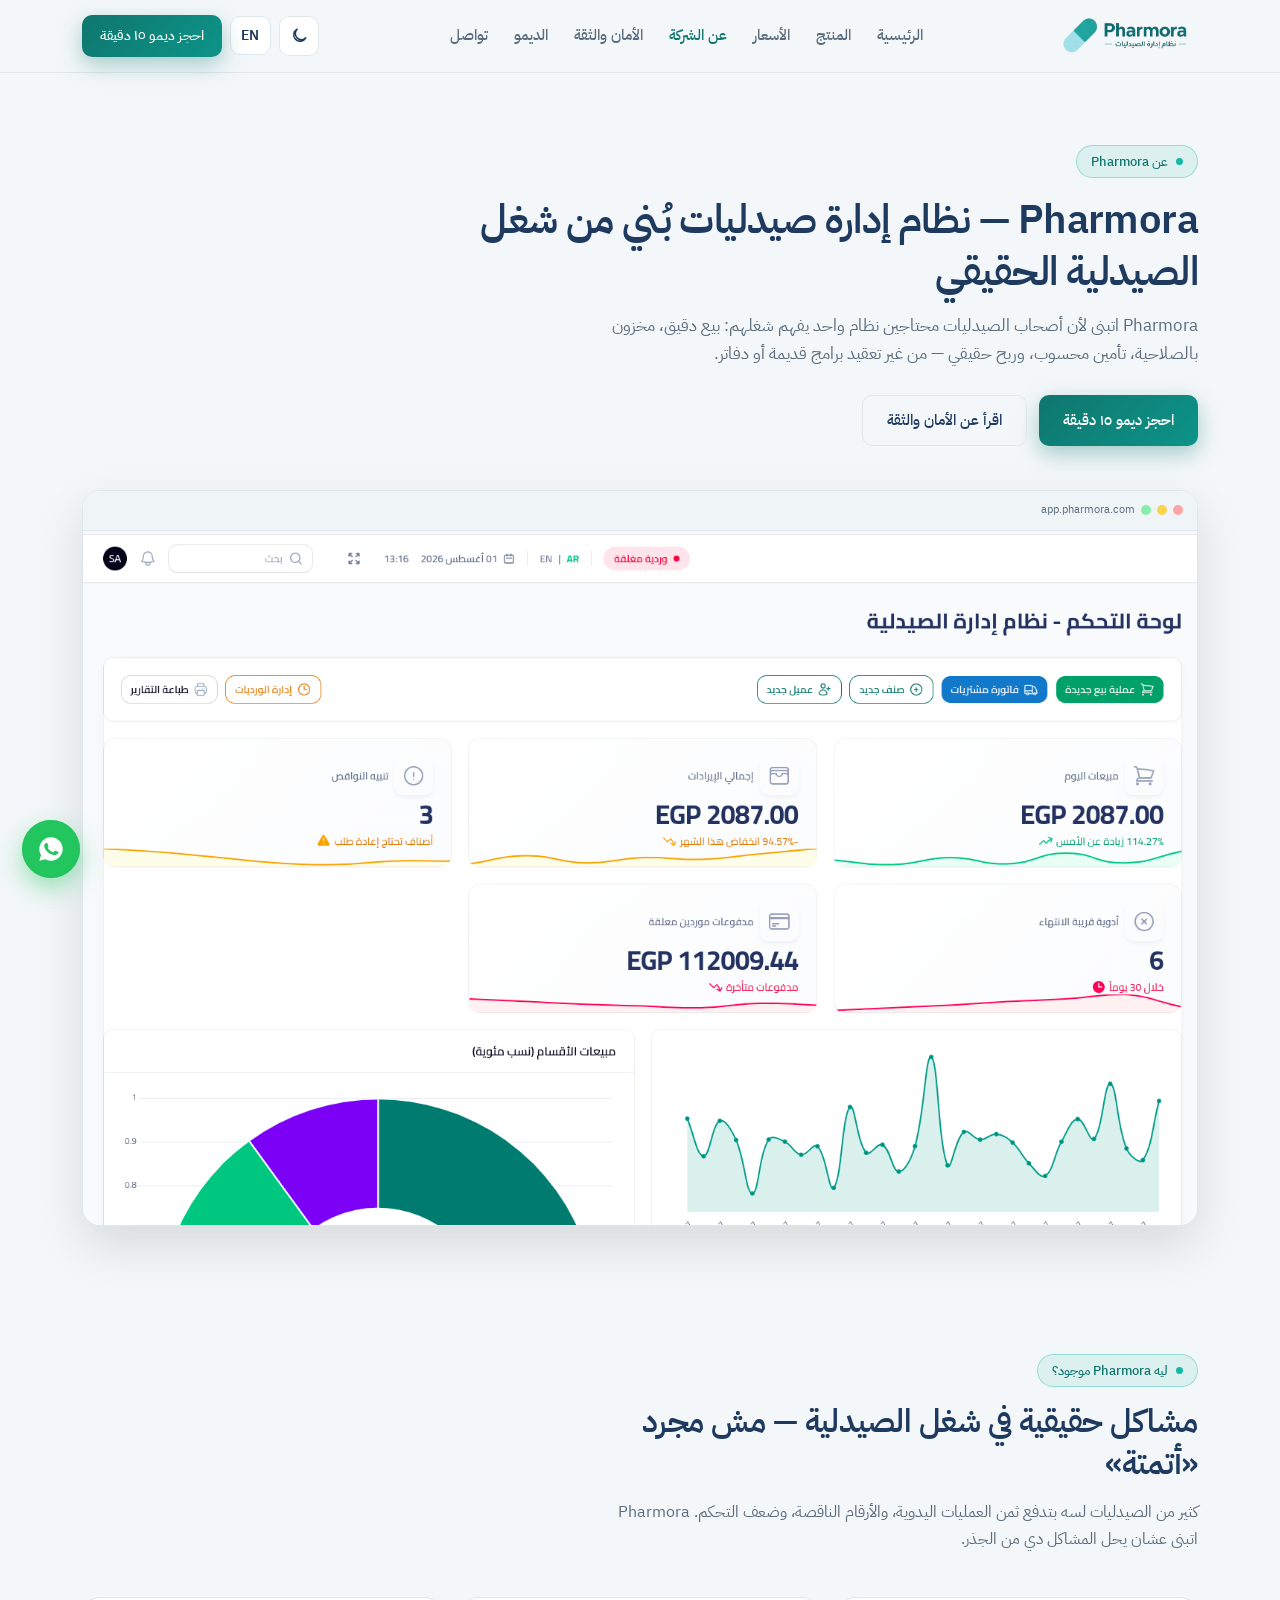
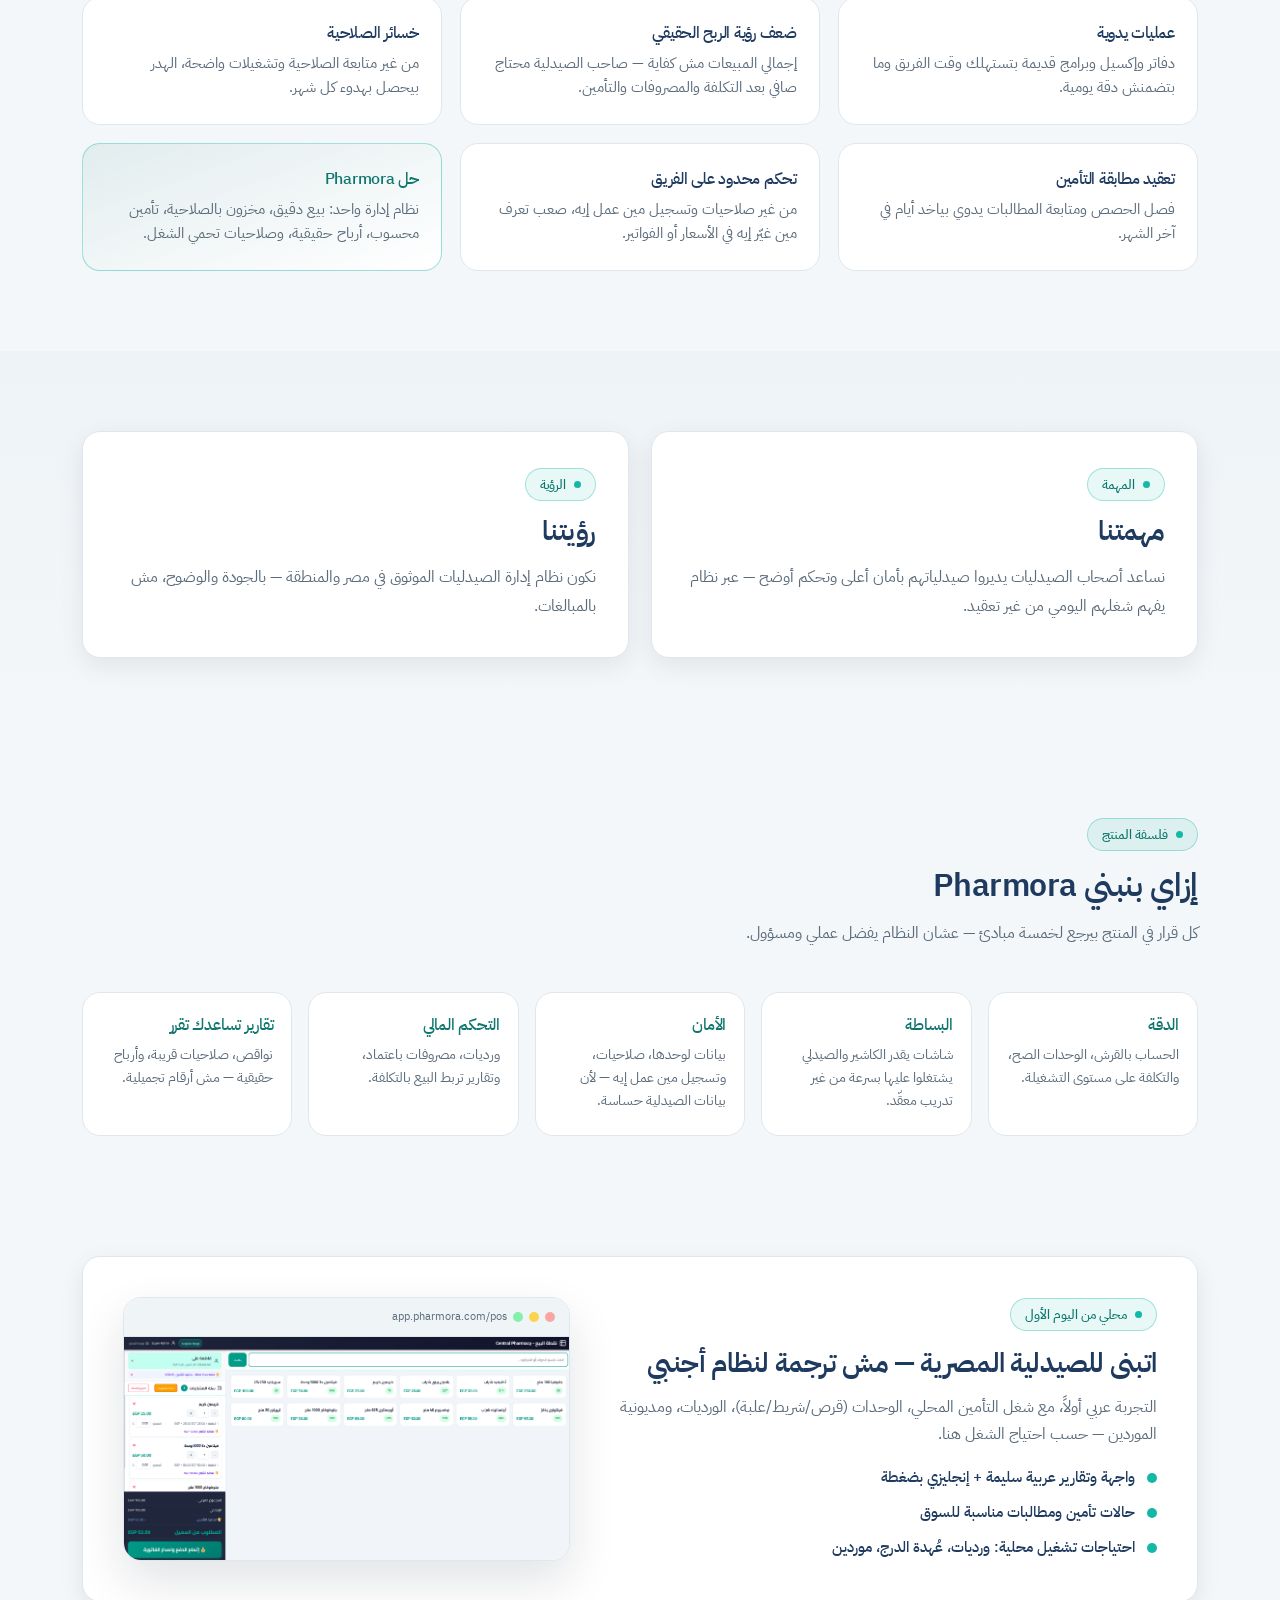
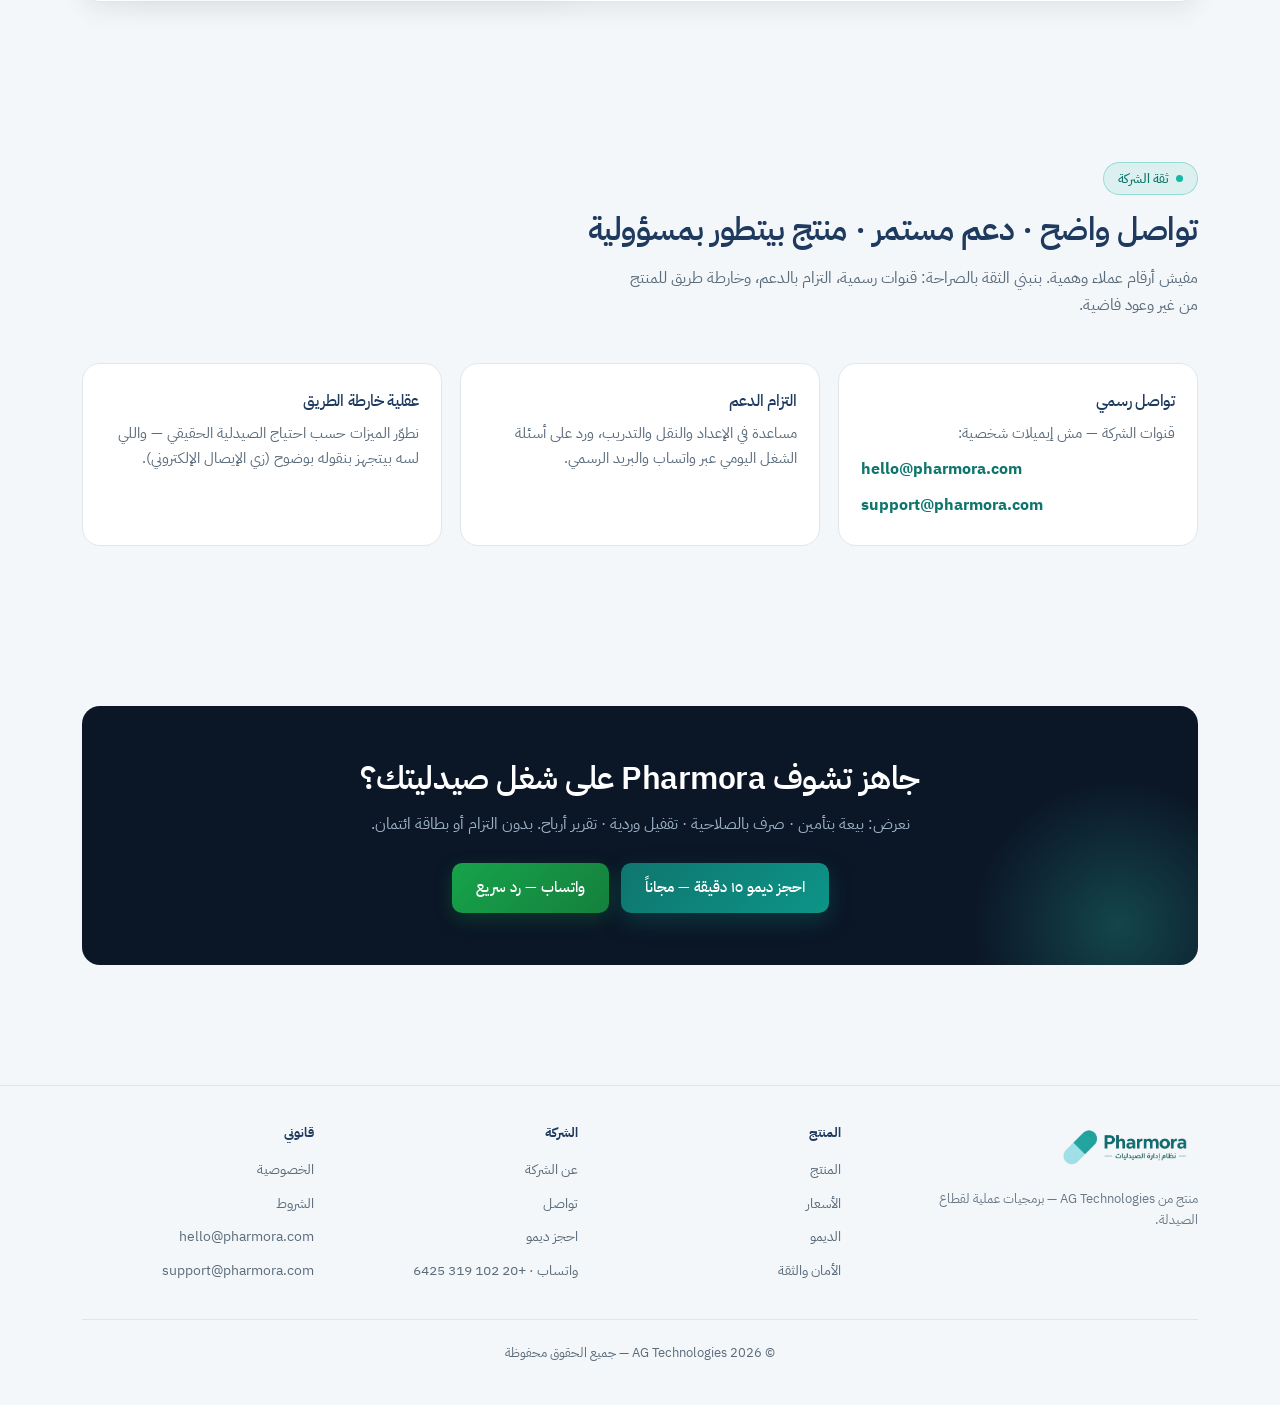
==== commit 6bcba944: "fix content" ====
--- a/about.html
+++ b/about.html
@@ -13,17 +13,17 @@
 </script>
 <meta charset="UTF-8">
 <meta name="viewport" content="width=device-width, initial-scale=1.0">
-<title>عن Pharmora — نظام تشغيل الصيدليات | AG Technologies</title>
-<meta name="description" content="تعرف على Pharmora وAG Technologies — ليه بنبني نظام تشغيل للصيدليات المصرية: بيع، مخزون، تأمين، وتحكم مالي دقيق.">
-<meta name="keywords" content="Pharmora, عن الشركة, نظام صيدليات, ERP صيدلية, AG Technologies, مصر">
+<title>عن Pharmora — نظام إدارة صيدليات | AG Technologies</title>
+<meta name="description" content="ليه Pharmora اتبنى؟ نظام إدارة صيدليات يحل مشاكل البيع، المخزون، التأمين، والربح في الصيدلية المصرية — من غير مبالغات.">
+<meta name="keywords" content="Pharmora, عن الشركة, نظام إدارة صيدليات, برنامج إدارة صيدلية, AG Technologies, مصر">
 <link rel="preconnect" href="https://fonts.googleapis.com">
 <link rel="preconnect" href="https://fonts.gstatic.com" crossorigin>
-<link href="https://fonts.googleapis.com/css2?family=IBM+Plex+Sans+Arabic:wght@400;500;600;700&family=Inter:wght@400;500;600;700&family=Poppins:wght@600&display=swap" rel="stylesheet">
+<link href="https://fonts.googleapis.com/css2?family=Cairo:wght@400;500;600;700&family=IBM+Plex+Sans+Arabic:wght@400;500;600;700&family=Inter:wght@400;500;600;700&family=Poppins:wght@600&display=swap" rel="stylesheet">
 <link rel="icon" type="image/svg+xml" href="assets/img/favicon.svg">
 <meta name="theme-color" content="#0F766E">
 <meta property="og:type" content="website">
-<meta property="og:title" content="عن Pharmora — نبني مستقبل إدارة الصيدليات في مصر">
-<meta property="og:description" content="نظام تشغيل يربط البيع والمخزون والتأمين والرؤية المالية لشغل الصيدلية المصرية.">
+<meta property="og:title" content="عن Pharmora — نظام إدارة صيدليات">
+<meta property="og:description" content="Pharmora اتبنى لحل مشاكل شغل الصيدلية الحقيقية: بيع، مخزون، تأمين، وربح — مصمّم للسوق المصري.">
 <meta property="og:image" content="assets/img/dashboard-light.png">
 <link rel="stylesheet" href="assets/css/style.css">
 </head>
@@ -50,7 +50,7 @@
         <svg class="icon-moon" viewBox="0 0 24 24" aria-hidden="true"><path d="M21 14.5A8.5 8.5 0 1 1 9.5 3a7 7 0 0 0 11.5 11.5z"/></svg>
       </button>
             <button class="lang-btn" type="button" aria-label="Switch language"><span data-i18n="nav.lang">EN</span></button>
-      <a class="btn btn-primary" href="demo.html" data-i18n="nav.cta">احجز ديمو مجاني</a>
+      <a class="btn btn-primary" href="demo.html" data-i18n="nav.cta">احجز ديمو ١٥ دقيقة</a>
       <button class="nav-burger" aria-label="menu" type="button">
         <svg width="26" height="26" viewBox="0 0 24 24" fill="none" stroke="currentColor" stroke-width="2.2"><path d="M3 6h18M3 12h18M3 18h18"/></svg>
       </button>
@@ -64,7 +64,7 @@
     <a href="security.html" data-i18n="nav.securityPage">الأمان والثقة</a>
     <a href="demo.html" data-i18n="nav.demo">الديمو</a>
     <a href="contact.html" data-i18n="nav.contact">تواصل</a>
-    <a class="btn btn-primary" href="demo.html" data-i18n="nav.cta">احجز ديمو مجاني</a>
+    <a class="btn btn-primary" href="demo.html" data-i18n="nav.cta">احجز ديمو ١٥ دقيقة</a>
   </div>
 </nav>
 
@@ -72,10 +72,10 @@
   <div class="container page-hero-grid">
     <div>
       <span class="eyebrow" data-i18n="ab.eyebrow">عن Pharmora</span>
-      <h1 data-i18n="ab.title">نبني مستقبل إدارة الصيدليات في مصر</h1>
-      <p data-i18n="ab.sub">Pharmora نظام تشغيل للصيدلية يربط البيع، المخزون، التأمين، الرؤية المالية، وتشغيل اليومي — في منصة سحابية واحدة مصمَّمة للسوق المصري.</p>
+      <h1 data-i18n="ab.title">Pharmora — نظام إدارة صيدليات بُني من شغل الصيدلية الحقيقي</h1>
+      <p data-i18n="ab.sub">Pharmora اتبنى لأن أصحاب الصيدليات محتاجين نظام واحد يفهم شغلهم: بيع دقيق، مخزون بالصلاحية، تأمين محسوب، وربح حقيقي — من غير تعقيد برامج قديمة أو دفاتر.</p>
       <div class="hero-ctas">
-        <a class="btn btn-primary" href="contact.html#lead" data-i18n="nav.cta">احجز ديمو مجاني</a>
+        <a class="btn btn-primary" href="demo.html" data-i18n="nav.cta">احجز ديمو ١٥ دقيقة</a>
         <a class="btn btn-ghost" href="security.html" data-i18n="ab.ctaSec">اقرأ عن الأمان والثقة</a>
       </div>
     </div>
@@ -106,7 +106,7 @@
       </div>
       <div class="challenge reveal">
         <h3 data-i18n="ab.c3t">خسائر الصلاحية</h3>
-        <p data-i18n="ab.c3d">من غير FEFO وتشغيلات واضحة، الهدر بيحصل بهدوء كل شهر.</p>
+        <p data-i18n="ab.c3d">من غير متابعة الصلاحية وتشغيلات واضحة، الهدر بيحصل بهدوء كل شهر.</p>
       </div>
       <div class="challenge reveal">
         <h3 data-i18n="ab.c4t">تعقيد مطابقة التأمين</h3>
@@ -114,11 +114,11 @@
       </div>
       <div class="challenge reveal">
         <h3 data-i18n="ab.c5t">تحكم محدود على الفريق</h3>
-        <p data-i18n="ab.c5d">من غير صلاحيات وسجل تدقيق، صعب تعرف مين غيّر إيه في الأسعار أو الفواتير.</p>
+        <p data-i18n="ab.c5d">من غير صلاحيات وتسجيل مين عمل إيه، صعب تعرف مين غيّر إيه في الأسعار أو الفواتير.</p>
       </div>
       <div class="challenge challenge-sol reveal">
         <h3 data-i18n="ab.c6t">حل Pharmora</h3>
-        <p data-i18n="ab.c6d">نظام تشغيل واحد: بيع دقيق، مخزون FEFO، تأمين محسوب، أرباح حقيقية، وصلاحيات تحمي الشغل.</p>
+        <p data-i18n="ab.c6d">نظام إدارة واحد: بيع دقيق، مخزون بالصلاحية، تأمين محسوب، أرباح حقيقية، وصلاحيات تحمي الشغل.</p>
       </div>
     </div>
   </div>
@@ -130,12 +130,12 @@
       <article class="mv-card reveal">
         <span class="eyebrow" data-i18n="ab.misEy">المهمة</span>
         <h2 data-i18n="ab.misT">مهمتنا</h2>
-        <p data-i18n="ab.misD">نساعد أصحاب الصيدليات يديروا أعمالهم بأمان أعلى، وذكاء تشغيلي أوضح، وربحية أدق — عبر نظام يفهم شغلهم اليومي.</p>
+        <p data-i18n="ab.misD">نساعد أصحاب الصيدليات يديروا صيدلياتهم بأمان أعلى وتحكم أوضح — عبر نظام يفهم شغلهم اليومي من غير تعقيد.</p>
       </article>
       <article class="mv-card reveal">
         <span class="eyebrow" data-i18n="ab.visEy">الرؤية</span>
         <h2 data-i18n="ab.visT">رؤيتنا</h2>
-        <p data-i18n="ab.visD">نصبح المنصة التشغيلية الموثوقة للصيدليات في مصر والمنطقة — بالجودة والوضوح، مش بالمبالغات.</p>
+        <p data-i18n="ab.visD">نكون نظام إدارة الصيدليات الموثوق في مصر والمنطقة — بالجودة والوضوح، مش بالمبالغات.</p>
       </article>
     </div>
   </div>
@@ -151,9 +151,9 @@
     <div class="phil-grid">
       <div class="phil reveal"><h3 data-i18n="ab.p1t">الدقة</h3><p data-i18n="ab.p1d">الحساب بالقرش، الوحدات الصح، والتكلفة على مستوى التشغيلة.</p></div>
       <div class="phil reveal"><h3 data-i18n="ab.p2t">البساطة</h3><p data-i18n="ab.p2d">شاشات يقدر الكاشير والصيدلي يشتغلوا عليها بسرعة من غير تدريب معقّد.</p></div>
-      <div class="phil reveal"><h3 data-i18n="ab.p3t">الأمان</h3><p data-i18n="ab.p3d">عزل البيانات، صلاحيات، وسجل تدقيق — لأن بيانات الصيدلية حساسة.</p></div>
+      <div class="phil reveal"><h3 data-i18n="ab.p3t">الأمان</h3><p data-i18n="ab.p3d">بيانات منفصلة، صلاحيات، وتسجيل مين عمل إيه — لأن بيانات الصيدلية حساسة.</p></div>
       <div class="phil reveal"><h3 data-i18n="ab.p4t">التحكم المالي</h3><p data-i18n="ab.p4d">ورديات، مصروفات باعتماد، وتقارير تربط البيع بالتكلفة.</p></div>
-      <div class="phil reveal"><h3 data-i18n="ab.p5t">رؤى عمل حقيقية</h3><p data-i18n="ab.p5d">مؤشرات ونواقص وصلاحيات وأرباح تساعد على قرار مش على تجميل أرقام.</p></div>
+      <div class="phil reveal"><h3 data-i18n="ab.p5t">تقارير تساعدك تقرر</h3><p data-i18n="ab.p5d">نواقص، صلاحيات قريبة، وأرباح حقيقية — مش أرقام تجميلية.</p></div>
     </div>
   </div>
 </section>
@@ -164,10 +164,10 @@
       <div>
         <span class="eyebrow" data-i18n="ab.egEy">محلي من اليوم الأول</span>
         <h2 data-i18n="ab.egT">اتبنى للصيدلية المصرية — مش ترجمة لنظام أجنبي</h2>
-        <p data-i18n="ab.egS">التجربة عربي أولاً، مع سير عمل التأمين المحلي، الوحدات (قرص/شريط/علبة)، الورديات، وأعمار الديون — حسب احتياج الشغل هنا.</p>
+        <p data-i18n="ab.egS">التجربة عربي أولاً، مع شغل التأمين المحلي، الوحدات (قرص/شريط/علبة)، الورديات، ومديونية الموردين — حسب احتياج الشغل هنا.</p>
         <ul class="trust-list">
           <li data-i18n="ab.eg1">واجهة وتقارير عربية سليمة + إنجليزي بضغطة</li>
-          <li data-i18n="ab.eg2">سيناريوهات تأمين ومطالبات مناسبة للسوق</li>
+          <li data-i18n="ab.eg2">حالات تأمين ومطالبات مناسبة للسوق</li>
           <li data-i18n="ab.eg3">احتياجات تشغيل محلية: ورديات، عُهدة درج، موردين</li>
         </ul>
       </div>
@@ -208,10 +208,10 @@
 <section class="section">
   <div class="container">
     <div class="cta-band reveal">
-      <h2 data-i18n="ab.ctaT">جاهز تشوف Pharmora على سيناريو صيدليتك؟</h2>
+      <h2 data-i18n="ab.ctaT">جاهز تشوف Pharmora على شغل صيدليتك؟</h2>
       <p data-i18n="cta.sub"></p>
       <div class="btns">
-        <a class="btn btn-primary" href="contact.html#lead" data-i18n="cta.demo">احجز ديمو مجاني</a>
+        <a class="btn btn-primary" href="demo.html" data-i18n="cta.demo">احجز ديمو ١٥ دقيقة — مجاناً</a>
         <a class="btn btn-wa" data-wa href="#" target="_blank" rel="noopener"><span data-i18n="cta.wa">واتساب — رد سريع</span></a>
       </div>
     </div>
--- a/assets/css/style.css
+++ b/assets/css/style.css
@@ -32,20 +32,20 @@
   --cta-micro:#7F93A8;
   --plan-dim:#9AA9B5;
   --plan-dim-icon:#C4CFD8;
-  --radius:14px;
-  --radius-lg:22px;
-  --shadow:0 10px 30px rgba(11,22,38,.10);
-  --shadow-lg:0 24px 60px rgba(11,22,38,.16);
+  --radius:12px;
+  --radius-lg:18px;
+  --shadow:0 8px 24px rgba(11,22,38,.08);
+  --shadow-lg:0 20px 48px rgba(11,22,38,.12);
   --nav-height:72px;
   --brand:'Poppins',sans-serif;
-  --display:'IBM Plex Sans Arabic','Inter',sans-serif;
-  --body:'IBM Plex Sans Arabic','Inter',sans-serif;
-  --data:'IBM Plex Sans Arabic','Inter',sans-serif;
+  --display:'IBM Plex Sans Arabic','Cairo',system-ui,sans-serif;
+  --body:'IBM Plex Sans Arabic','Cairo',system-ui,sans-serif;
+  --data:'IBM Plex Sans Arabic','Cairo',system-ui,sans-serif;
 }
 html[lang="en"]{
-  --display:'Inter','IBM Plex Sans Arabic',sans-serif;
-  --body:'Inter','IBM Plex Sans Arabic',sans-serif;
-  --data:'Inter','IBM Plex Sans Arabic',sans-serif;
+  --display:'Inter',system-ui,sans-serif;
+  --body:'Inter',system-ui,sans-serif;
+  --data:'Inter',system-ui,sans-serif;
 }
 [data-theme="dark"]{
   --navy-900:#0B1414;
@@ -85,21 +85,21 @@
 }
 *{box-sizing:border-box;margin:0;padding:0}
 html{scroll-behavior:smooth;scroll-padding-top:var(--nav-height)}
-body{font-family:var(--body);font-weight:400;color:var(--ink);background:var(--paper);line-height:1.75;font-size:16.5px}
+body{font-family:var(--body);font-weight:400;color:var(--ink);background:var(--paper);line-height:1.65;font-size:16px;-webkit-font-smoothing:antialiased;text-rendering:optimizeLegibility}
 img,svg{display:block;max-width:100%}
 a{color:inherit;text-decoration:none}
 .container{max-width:1160px;margin-inline:auto;padding-inline:22px}
 .eyebrow{display:inline-flex;align-items:center;gap:8px;font-family:var(--data);font-size:.8rem;font-weight:500;color:var(--teal-700);background:rgba(20,184,166,.10);border:1px solid rgba(20,184,166,.35);padding:5px 14px;border-radius:99px}
 .eyebrow::before{content:"";width:7px;height:7px;border-radius:50%;background:var(--teal-500)}
-h1,h2,h3{font-family:var(--display);line-height:1.35;color:var(--heading)}
+h1,h2,h3{font-family:var(--display);line-height:1.3;color:var(--heading);letter-spacing:-.015em}
 h1{font-weight:600}
-h2{font-size:clamp(1.5rem,3.2vw,2.15rem);font-weight:600}
-h3{font-weight:500}
-.section{padding-block:84px}
+h2{font-size:clamp(1.45rem,3vw,2rem);font-weight:600}
+h3{font-weight:500;font-size:1.05rem}
+.section{padding-block:72px}
 
 
 .center{margin-inline:auto;text-align:center}
-.btn{display:inline-flex;align-items:center;justify-content:center;gap:9px;font-family:var(--body);font-weight:500;font-size:1rem;padding:13px 26px;border-radius:12px;border:none;cursor:pointer;transition:transform .15s ease,box-shadow .15s ease}
+.btn{display:inline-flex;align-items:center;justify-content:center;gap:8px;font-family:var(--body);font-weight:500;font-size:.95rem;padding:12px 24px;border-radius:10px;border:none;cursor:pointer;transition:transform .15s ease,box-shadow .15s ease}
 .btn:active{transform:translateY(1px)}
 .btn-primary{background:linear-gradient(135deg,var(--teal-700),#0D9488);color:#fff;box-shadow:0 8px 22px rgba(15,118,110,.35)}
 [data-theme="dark"] .btn-primary{background:linear-gradient(135deg,#14B8A6,#0F766E);box-shadow:0 8px 22px rgba(45,212,191,.22)}
@@ -146,6 +146,18 @@
 .hero h1 em::after{content:"";position:absolute;inset-inline:0;bottom:4px;height:9px;background:rgba(94,234,212,.5);z-index:-1;border-radius:3px}
 .hero-sub{color:var(--ink-soft);font-size:1.05rem;max-width:540px;line-height:1.8}
 .hero-ctas{display:flex;flex-wrap:wrap;gap:12px;margin-top:28px}
+.hero-cta-note{margin-top:14px;font-size:.82rem;color:var(--ink-soft);max-width:520px;line-height:1.65}
+.section-inline-cta{margin-top:48px;padding-top:36px;border-top:1px solid var(--line);text-align:center}
+.section-inline-cta p{color:var(--heading-soft);font-weight:500;margin-bottom:18px;font-size:1.02rem}
+.section-inline-cta-btns{justify-content:center;margin-top:0}
+.plan-value{font-size:.88rem;color:var(--ink-soft);margin:8px 0 14px;line-height:1.65;min-height:2.8em}
+.plan-why{font-size:.84rem;color:var(--teal-700);margin:-4px 0 12px;line-height:1.6;font-weight:500}
+.sec-foot{margin-top:28px;font-size:.9rem;color:var(--ink-soft);display:flex;flex-wrap:wrap;gap:8px 16px;justify-content:center;align-items:center}
+.sec-foot a{font-weight:600;color:var(--teal-700)}
+.sec-foot a:hover{text-decoration:underline}
+.steps-note{margin-top:24px;font-size:.88rem;color:var(--ink-soft);max-width:560px;margin-inline:auto}
+.cta-band .btns .cta-ghost-light{background:rgba(255,255,255,.08);border:1.5px solid rgba(255,255,255,.35);color:#fff}
+.cta-band .btns .cta-ghost-light:hover{border-color:var(--teal-300);color:#fff;background:rgba(255,255,255,.12)}
 .btn-wa-soft{border-color:rgba(22,163,74,.35);color:#15803D}
 .btn-wa-soft:hover{border-color:#16A34A;color:#166534;background:rgba(22,163,74,.06)}
 [data-theme="dark"] .btn-wa-soft{color:#4ADE80;border-color:rgba(74,222,128,.35)}
@@ -179,7 +191,7 @@
 .strip-inner svg{color:var(--teal-300);flex-shrink:0}
 
 /* Outcome bands (problem → solution → result) */
-.outcome{display:grid;grid-template-columns:1fr 1.15fr;gap:44px;align-items:center;margin-bottom:72px}
+.outcome{display:grid;grid-template-columns:1fr 1.15fr;gap:40px;align-items:center;margin-bottom:64px}
 .outcome:last-child{margin-bottom:0}
 .outcome-flip .outcome-text{order:2}
 .outcome-flip .outcome-art{order:1}
@@ -189,7 +201,7 @@
 .outcome-problem{color:#8A4B12;background:rgba(245,158,11,.10);border:1px solid rgba(245,158,11,.28);border-radius:12px;padding:12px 14px;font-size:.92rem;font-weight:500;margin-bottom:16px;line-height:1.7}
 [data-theme="dark"] .outcome-problem{color:#FBBF24;background:rgba(245,158,11,.12);border-color:rgba(245,158,11,.3)}
 .outcome-text h3{font-size:clamp(1.15rem,2.4vw,1.45rem);margin-bottom:12px}
-.outcome-text > p{color:var(--ink-soft);font-size:.98rem}
+.outcome-text > p{color:var(--ink-soft);font-size:.95rem;line-height:1.7}
 .outcome-result{margin-top:18px;padding-top:16px;border-top:1px solid var(--line)}
 .outcome-result strong{color:var(--teal-700);font-size:1rem;font-weight:700;display:block;line-height:1.7}
 .outcome-art .browser{box-shadow:var(--shadow-lg)}
@@ -205,7 +217,7 @@
 
 /* Trust architecture pillars */
 .trust-arch{display:grid;grid-template-columns:repeat(3,1fr);gap:20px}
-.trust-pillar{background:var(--card);border:1px solid var(--line);border-radius:var(--radius-lg);padding:28px 24px;box-shadow:0 8px 24px rgba(11,22,38,.04)}
+.trust-pillar{background:var(--card);border:1px solid var(--line);border-radius:var(--radius-lg);padding:26px 22px;box-shadow:0 4px 16px rgba(11,22,38,.03)}
 .trust-pillar h3{font-size:1.12rem;margin-bottom:16px;padding-bottom:12px;border-bottom:2px solid rgba(20,184,166,.35);color:var(--teal-700)}
 .trust-pillar ul{list-style:none;display:grid;gap:12px}
 .trust-pillar li{position:relative;padding-inline-start:18px;font-size:.92rem;color:var(--heading);font-weight:500;line-height:1.55}
@@ -262,6 +274,11 @@
 
 /* Founding pricing note */
 .founding-note{font-weight:500;color:var(--heading-soft)!important}
+.guide-hint{font-size:1rem;line-height:1.7;margin:12px auto 18px;max-width:52ch}
+.demo-wa-line{margin-top:12px;font-size:.9rem;color:var(--ink-soft)}
+.demo-wa-line a{color:var(--teal-700);font-weight:600;text-decoration:none}
+.demo-wa-line a:hover{text-decoration:underline}
+.plan .price b{line-height:1.35;display:block}
 
 /* CTA microcopy */
 .cta-micro{margin-top:18px!important;font-size:.8rem!important;color:var(--cta-micro)!important;max-width:480px;margin-inline:auto}
@@ -277,7 +294,7 @@
 
 /* Features */
 .grid-3{display:grid;grid-template-columns:repeat(3,1fr);gap:22px}
-.feature{background:var(--card);border:1px solid var(--line);border-radius:var(--radius-lg);padding:28px 24px;position:relative;transition:transform .2s ease,box-shadow .2s ease}
+.feature{background:var(--card);border:1px solid var(--line);border-radius:var(--radius-lg);padding:26px 22px;position:relative;transition:transform .2s ease,box-shadow .2s ease}
 .feature:hover{transform:translateY(-4px);box-shadow:var(--shadow)}
 .feature .icon{width:48px;height:48px;border-radius:13px;display:grid;place-items:center;background:rgba(20,184,166,.12);color:var(--teal-700);margin-bottom:16px}
 .feature h3{font-size:1.06rem;font-weight:500;margin-bottom:8px}
@@ -304,14 +321,14 @@
 
 /* Steps */
 .steps{display:grid;grid-template-columns:repeat(3,1fr);gap:22px;counter-reset:step}
-.step{background:var(--card);border:1px solid var(--line);border-radius:var(--radius-lg);padding:28px 24px;position:relative}
+.step{background:var(--card);border:1px solid var(--line);border-radius:var(--radius-lg);padding:26px 22px;position:relative}
 .step::before{counter-increment:step;content:counter(step);position:absolute;top:-16px;inset-inline-start:22px;width:34px;height:34px;border-radius:50%;background:var(--panel-dark-mid);color:#fff;font-family:var(--data);font-weight:600;display:grid;place-items:center;font-size:.9rem;box-shadow:0 6px 14px rgba(30,58,95,.3)}
 .step h3{font-size:1.02rem;margin-bottom:8px}
 .step p{color:var(--ink-soft);font-size:.92rem}
 
 /* Pricing */
 .plans{display:grid;grid-template-columns:repeat(3,1fr);gap:22px;align-items:stretch}
-.plan{background:var(--card);border:1.5px solid var(--line);border-radius:var(--radius-lg);padding:30px 26px;display:flex;flex-direction:column}
+.plan{background:var(--card);border:1.5px solid var(--line);border-radius:var(--radius-lg);padding:28px 24px;display:flex;flex-direction:column}
 .plan.hot{border-color:var(--teal-500);box-shadow:var(--shadow-lg);position:relative}
 .plan.hot .flag{position:absolute;top:-14px;inset-inline:0;display:flex;justify-content:center}
 .plan.hot .flag span{background:var(--teal-700);color:#fff;font-size:.72rem;font-weight:700;border-radius:99px;padding:4px 16px}
@@ -330,10 +347,10 @@
 /* FAQ */
 .faq{max-width:760px;margin-inline:auto;display:grid;gap:12px}
 .faq details{background:var(--card);border:1px solid var(--line);border-radius:14px;padding:18px 22px}
-.faq summary{cursor:pointer;font-weight:500;color:var(--heading);list-style:none;display:flex;justify-content:space-between;align-items:center;gap:14px}
+.faq summary{cursor:pointer;font-weight:500;color:var(--heading);list-style:none;display:flex;justify-content:space-between;align-items:center;gap:14px;min-height:44px;padding:4px 0}
 .faq summary::after{content:"+";font-family:var(--data);font-size:1.3rem;color:var(--teal-700);transition:transform .2s;flex-shrink:0}
 .faq details[open] summary::after{transform:rotate(45deg)}
-.faq details p{margin-top:10px;color:var(--ink-soft);font-size:.94rem}
+.faq details p{margin-top:10px;color:var(--ink-soft);font-size:.96rem;line-height:1.65}
 
 /* CTA band */
 .cta-band{background:var(--panel-dark);color:#DCE7F2;border-radius:var(--radius-lg);padding:52px 48px;text-align:center;position:relative;overflow:hidden}
@@ -423,12 +440,15 @@
   .hero-art.composition .main-screen{width:100%}
   .hero .browser{transform:none!important}
 }
+@media (max-width:768px){
+  .nav-actions>.btn-primary{display:none}
+  .nav-actions{gap:6px;flex-shrink:0}
+}
 @media (max-width:680px){
   :root{--nav-height:64px}
   .logo-img{height:40px}
   .nav-links{display:none}
   .nav-burger{display:block}
-  .nav-actions .btn-primary{padding:8px 12px;font-size:.78rem}
   .theme-btn{width:36px;height:36px}
   .lang-btn{min-width:36px;padding:8px}
   .page-hero{padding-block:48px 32px}
@@ -437,10 +457,16 @@
   [data-theme="dark"] .logo-img,[data-theme="dark"] .footer-brand .logo-img{height:47px}
   .grid-3,.steps,.plans,.values,.security-grid,.trust-arch{grid-template-columns:1fr}
   .plan.hot{order:-1}
-  .section{padding-block:52px}
+  .section{padding-block:56px}
+  .section-head{margin-bottom:36px;gap:12px}
   .cta-band{padding:36px 22px}
-  .hero{padding-block:32px 44px}
-  .hero h1{font-size:clamp(1.55rem,6.5vw,2rem)}
+  .hero{padding-block:28px 40px}
+  .hero h1{font-size:clamp(1.5rem,6.5vw,2rem);margin:14px 0 12px}
+  .hero-sub{font-size:1rem;line-height:1.75}
+  .hero-trust{margin-top:18px;gap:8px 14px}
+  .hero-trust li{font-size:.82rem}
+  .plan .btn{width:100%;justify-content:center}
+  .plan-value{min-height:auto}
   .hero-ctas .btn{flex:1 1 100%;justify-content:center}
   .strip-inner{gap:10px 14px;justify-content:flex-start;font-size:.8rem}
   .trust-panel-copy,.trust-panel-side{padding:28px 22px}
@@ -598,10 +624,11 @@
 
 /* ── Consolidated layer (single generation) ───────────────────── */
 /* ── Section head rhythm (system-level) ── */
-.section-head{display:flex;flex-direction:column;align-items:flex-start;gap:18px;max-width:660px;margin-bottom:52px}
+.section-head{display:flex;flex-direction:column;align-items:flex-start;gap:14px;max-width:640px;margin-bottom:44px}
 .section-head.center{align-items:center;text-align:center;margin-inline:auto}
 .section-head h2{margin:0}
-.section-head p{margin:0;color:var(--ink-soft)}
+.section-head p{margin:0;color:var(--ink-soft);line-height:1.7;font-size:1rem;max-width:58ch}
+.section-head.center p{max-width:52ch;margin-inline:auto}
 .flip-wrap{text-align:center;margin-bottom:40px}
 .thumb-btn .t-desc{display:block;font-size:.85rem;font-weight:400;opacity:.85;margin-top:3px}
 .band-main-img{transition:opacity .25s ease}
@@ -654,6 +681,14 @@
 .co-card p{color:var(--ink-soft);font-size:.92rem}
 .co-card a{font-family:var(--data);font-weight:700;color:var(--teal-700);direction:ltr;unicode-bidi:isolate}
 .co-card a:hover{text-decoration:underline}
+.sales-info{display:grid;grid-template-columns:repeat(2,1fr);gap:18px}
+.sales-card{background:var(--card);border:1px solid var(--line);border-radius:var(--radius-lg);padding:26px 22px}
+.sales-card h3{font-size:1.05rem;margin-bottom:12px;color:var(--teal-700)}
+.sales-card p{color:var(--ink-soft);font-size:.92rem;line-height:1.65}
+.workflow-list{list-style:none;display:grid;gap:10px;margin:0;padding:0}
+.workflow-list li{position:relative;padding-inline-start:28px;font-weight:500;color:var(--heading);font-size:.92rem;line-height:1.55}
+.workflow-list li::before{content:counter(wf);counter-increment:wf;position:absolute;inset-inline-start:0;top:.1em;width:20px;height:20px;border-radius:50%;background:rgba(20,184,166,.12);color:var(--teal-700);font-size:.72rem;font-weight:700;display:flex;align-items:center;justify-content:center}
+.sales-card .workflow-list{counter-reset:wf}
 .st-grid{display:grid;grid-template-columns:repeat(2,1fr);gap:18px}
 .st-card{background:var(--card);border:1px solid var(--line);border-radius:var(--radius-lg);padding:26px 24px;transition:transform .2s ease,box-shadow .2s ease}
 .st-card:hover{transform:translateY(-3px);box-shadow:var(--shadow)}
@@ -665,7 +700,15 @@
 .mod-list li{position:relative;padding-inline-start:18px;font-weight:500;color:var(--heading);font-size:.94rem}
 .mod-list li::before{content:"";position:absolute;inset-inline-start:0;top:.55em;width:8px;height:8px;border-radius:50%;background:var(--teal-500)}
 .pd-pills{margin:22px 0 8px}
-.demo-video{display:grid;grid-template-columns:1.2fr .8fr;gap:28px;align-items:stretch}
+.hero-value-line{margin-top:12px;font-size:1rem;font-weight:500;color:var(--heading-soft);max-width:560px;line-height:1.65}
+.demo-flow{display:grid;grid-template-columns:1fr 1.05fr;gap:36px;align-items:start}
+.demo-steps .step::before{display:none}
+.demo-steps .step{padding-top:24px}
+.demo-flow-art .browser{box-shadow:var(--shadow-lg)}
+@media (max-width:980px){
+  .demo-flow{grid-template-columns:1fr}
+  .demo-flow-art{order:-1}
+}
 .demo-video-stage{background:linear-gradient(145deg,var(--panel-dark),var(--panel-dark-mid));border-radius:var(--radius-lg);min-height:320px;display:flex;flex-direction:column;align-items:center;justify-content:center;gap:14px;color:#DCE7F2;padding:36px 24px;text-align:center;box-shadow:var(--shadow-lg)}
 .demo-video-stage p{font-family:var(--display);font-weight:700;font-size:1.1rem;max-width:360px}
 .demo-video-stage small{color:#9DB2C7;font-size:.82rem}
@@ -681,7 +724,7 @@
 .legal-block h2{font-size:1.15rem;margin-bottom:10px}
 .legal-block p{color:var(--ink-soft);font-size:.96rem;line-height:1.85}
 @media (max-width:980px){
-  .demo-video,.demo-book{grid-template-columns:1fr}
+  .demo-flow,.demo-book{grid-template-columns:1fr}
 }
 @media (max-width:680px){
   .demo-book{padding:24px 18px}
@@ -695,7 +738,7 @@
   .co-grid{grid-template-columns:1fr}
 }
 @media (max-width:680px){
-  .challenge-grid,.st-grid,.phil-grid,.phil-grid.phil-4{grid-template-columns:1fr}
+  .challenge-grid,.st-grid,.phil-grid,.phil-grid.phil-4,.sales-info{grid-template-columns:1fr}
   .egypt-panel{padding:24px 18px;gap:24px}
   .mv-card{padding:26px 22px}
   .page-hero-lg{padding-block:56px 32px}
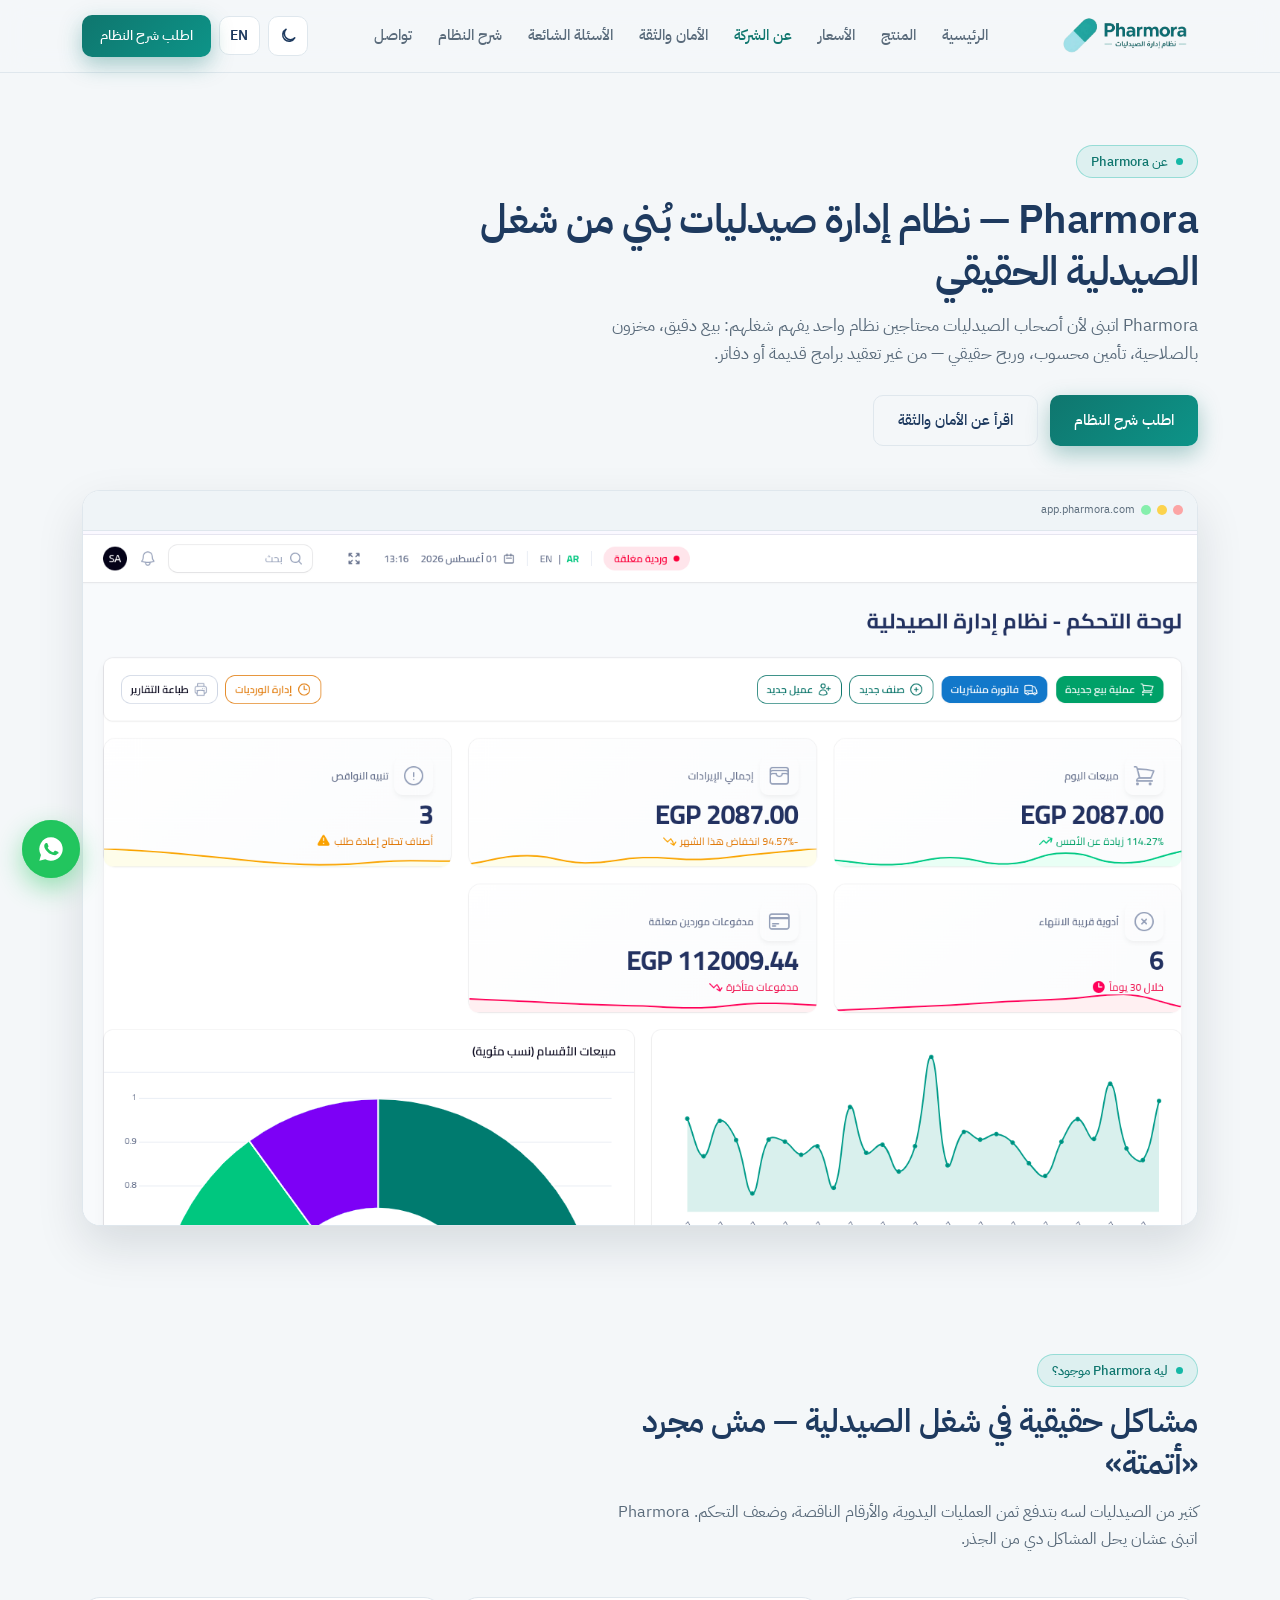
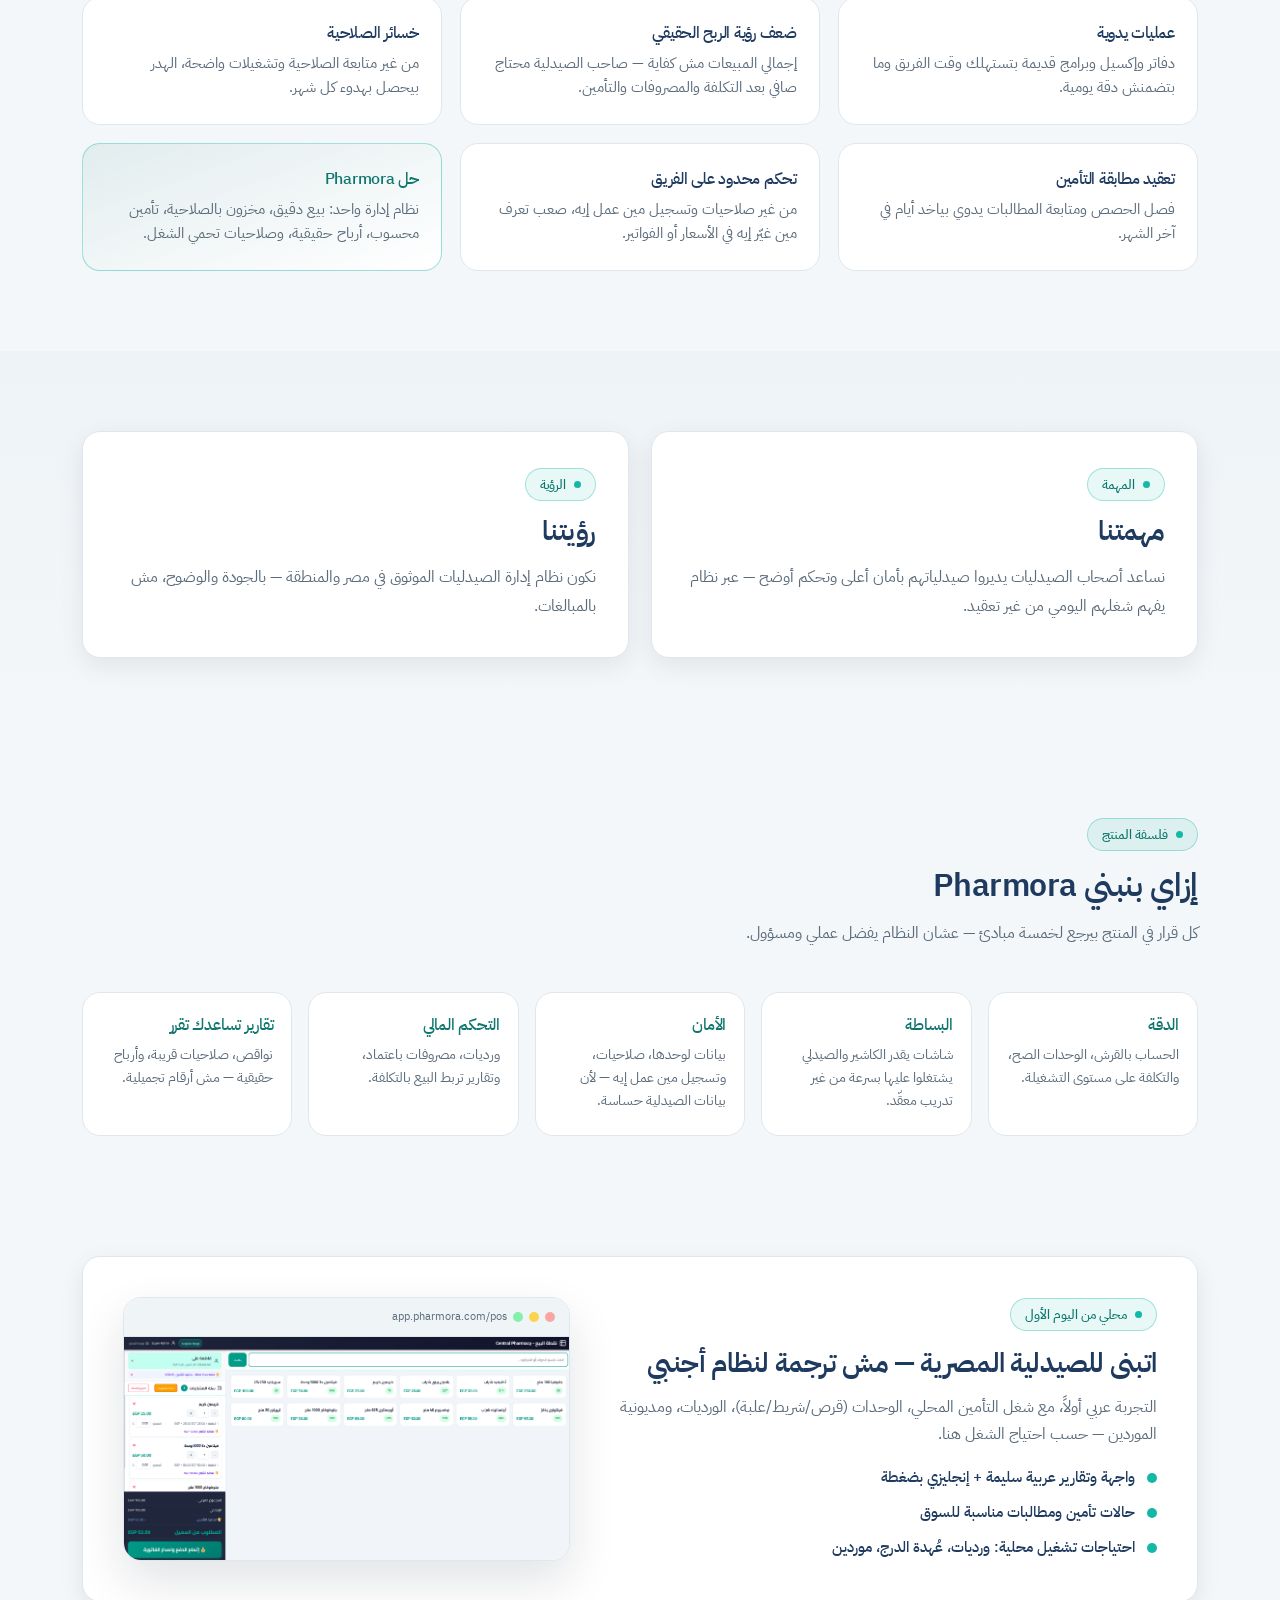
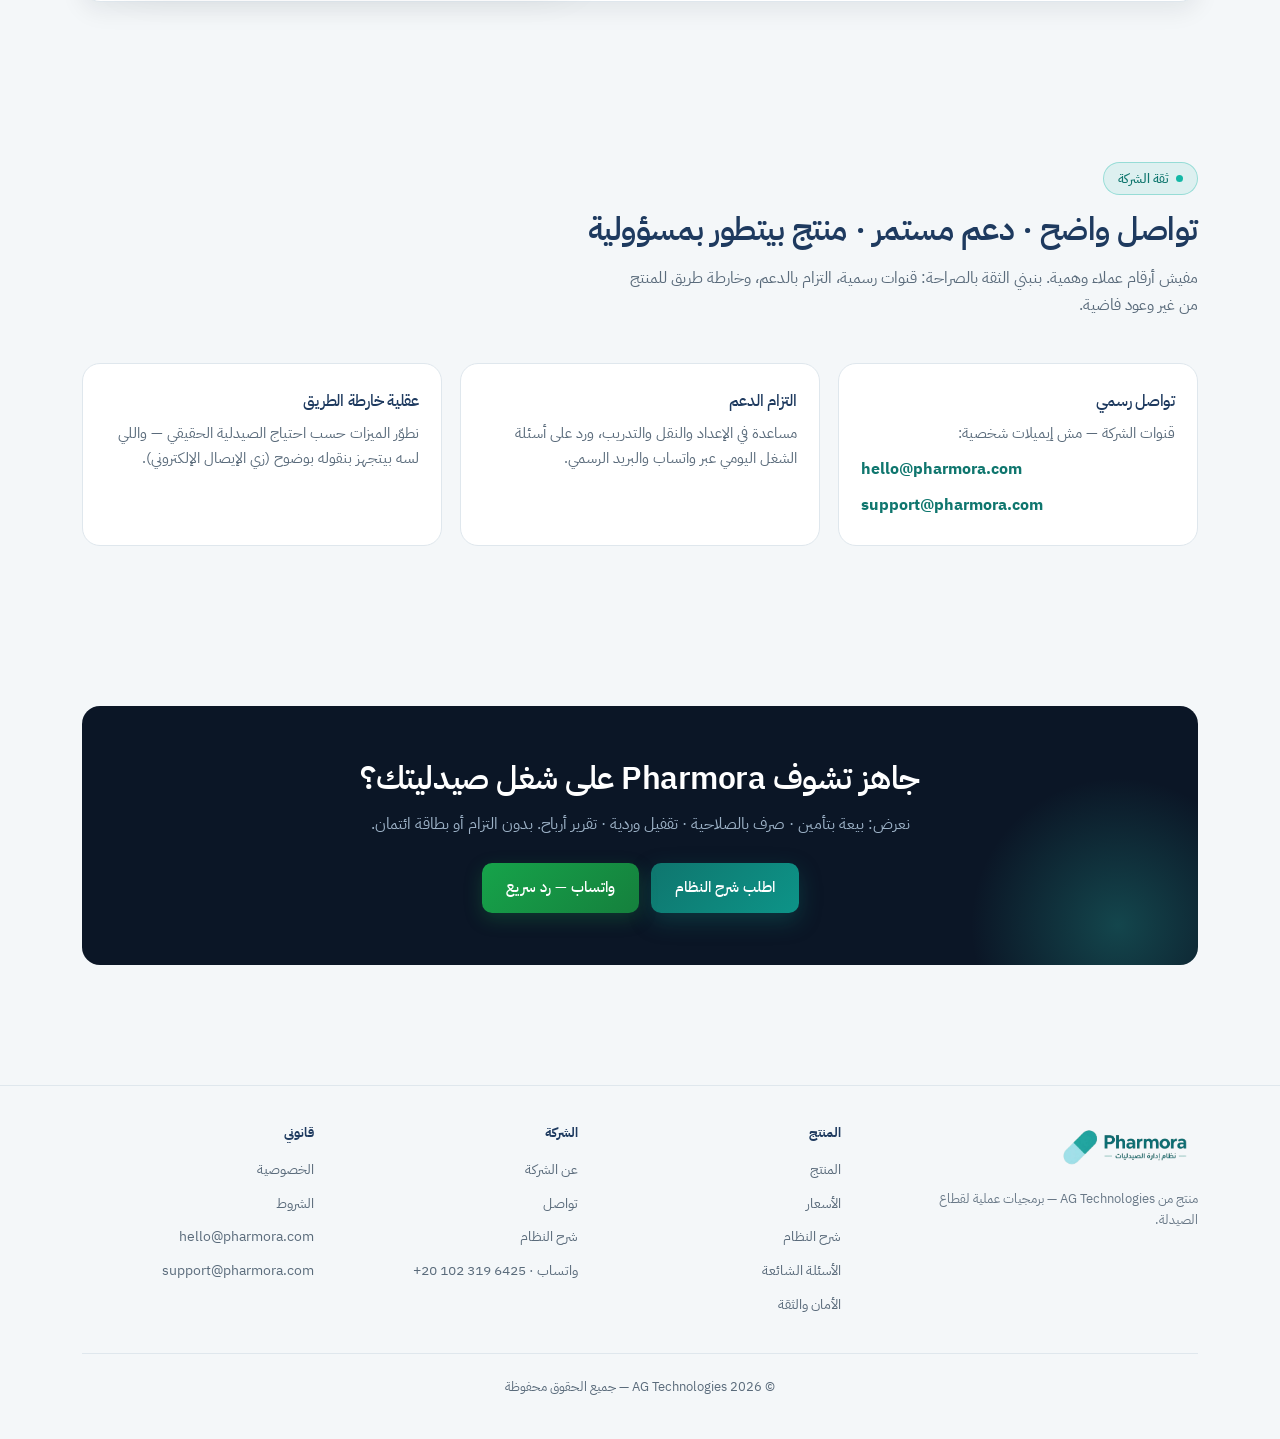
==== commit 85f15516: "fix Question and translations" ====
--- a/about.html
+++ b/about.html
@@ -41,7 +41,8 @@
       <a href="index.html#pricing" data-i18n="nav.pricing">الأسعار</a>
       <a href="about.html" class="active" data-i18n="nav.about">عن الشركة</a>
       <a href="security.html" data-i18n="nav.securityPage">الأمان والثقة</a>
-      <a href="demo.html" data-i18n="nav.demo">الديمو</a>
+      <a href="faq.html" data-i18n="nav.faq">الأسئلة الشائعة</a>
+      <a href="demo.html" data-i18n="nav.demo">شرح النظام</a>
       <a href="contact.html" data-i18n="nav.contact">تواصل</a>
     </div>
     <div class="nav-actions">
@@ -50,7 +51,7 @@
         <svg class="icon-moon" viewBox="0 0 24 24" aria-hidden="true"><path d="M21 14.5A8.5 8.5 0 1 1 9.5 3a7 7 0 0 0 11.5 11.5z"/></svg>
       </button>
             <button class="lang-btn" type="button" aria-label="Switch language"><span data-i18n="nav.lang">EN</span></button>
-      <a class="btn btn-primary" href="demo.html" data-i18n="nav.cta">احجز ديمو ١٥ دقيقة</a>
+      <a class="btn btn-primary" href="demo.html" data-i18n="nav.cta">اطلب شرح النظام</a>
       <button class="nav-burger" aria-label="menu" type="button">
         <svg width="26" height="26" viewBox="0 0 24 24" fill="none" stroke="currentColor" stroke-width="2.2"><path d="M3 6h18M3 12h18M3 18h18"/></svg>
       </button>
@@ -62,9 +63,10 @@
     <a href="index.html#pricing" data-i18n="nav.pricing">الأسعار</a>
     <a href="about.html" data-i18n="nav.about">عن الشركة</a>
     <a href="security.html" data-i18n="nav.securityPage">الأمان والثقة</a>
-    <a href="demo.html" data-i18n="nav.demo">الديمو</a>
+    <a href="faq.html" data-i18n="nav.faq">الأسئلة الشائعة</a>
+    <a href="demo.html" data-i18n="nav.demo">شرح النظام</a>
     <a href="contact.html" data-i18n="nav.contact">تواصل</a>
-    <a class="btn btn-primary" href="demo.html" data-i18n="nav.cta">احجز ديمو ١٥ دقيقة</a>
+    <a class="btn btn-primary" href="demo.html" data-i18n="nav.cta">اطلب شرح النظام</a>
   </div>
 </nav>
 
@@ -75,7 +77,7 @@
       <h1 data-i18n="ab.title">Pharmora — نظام إدارة صيدليات بُني من شغل الصيدلية الحقيقي</h1>
       <p data-i18n="ab.sub">Pharmora اتبنى لأن أصحاب الصيدليات محتاجين نظام واحد يفهم شغلهم: بيع دقيق، مخزون بالصلاحية، تأمين محسوب، وربح حقيقي — من غير تعقيد برامج قديمة أو دفاتر.</p>
       <div class="hero-ctas">
-        <a class="btn btn-primary" href="demo.html" data-i18n="nav.cta">احجز ديمو ١٥ دقيقة</a>
+        <a class="btn btn-primary" href="demo.html" data-i18n="nav.cta">اطلب شرح النظام</a>
         <a class="btn btn-ghost" href="security.html" data-i18n="ab.ctaSec">اقرأ عن الأمان والثقة</a>
       </div>
     </div>
@@ -211,7 +213,7 @@
       <h2 data-i18n="ab.ctaT">جاهز تشوف Pharmora على شغل صيدليتك؟</h2>
       <p data-i18n="cta.sub"></p>
       <div class="btns">
-        <a class="btn btn-primary" href="demo.html" data-i18n="cta.demo">احجز ديمو ١٥ دقيقة — مجاناً</a>
+        <a class="btn btn-primary" href="demo.html" data-i18n="cta.demo">اطلب شرح النظام</a>
         <a class="btn btn-wa" data-wa href="#" target="_blank" rel="noopener"><span data-i18n="cta.wa">واتساب — رد سريع</span></a>
       </div>
     </div>
--- a/assets/css/style.css
+++ b/assets/css/style.css
@@ -346,6 +346,10 @@
 
 /* FAQ */
 .faq{max-width:760px;margin-inline:auto;display:grid;gap:12px}
+.faq-page{max-width:820px}
+.faq-more{margin-top:28px;font-size:.95rem}
+.faq-more a{color:var(--teal-700);font-weight:600;text-decoration:none}
+.faq-more a:hover{text-decoration:underline}
 .faq details{background:var(--card);border:1px solid var(--line);border-radius:14px;padding:18px 22px}
 .faq summary{cursor:pointer;font-weight:500;color:var(--heading);list-style:none;display:flex;justify-content:space-between;align-items:center;gap:14px;min-height:44px;padding:4px 0}
 .faq summary::after{content:"+";font-family:var(--data);font-size:1.3rem;color:var(--teal-700);transition:transform .2s;flex-shrink:0}
@@ -386,7 +390,8 @@
 .way.em .w-icon{background:rgba(245,158,11,.14);color:#B45309}
 .way .w-text{display:flex;flex-direction:column;gap:2px;min-width:0}
 .way .w-text b{font-size:.95rem;color:var(--heading)}
-.way .w-text .w-val{font-family:var(--data);font-size:.84rem;color:var(--ink-soft);direction:ltr;unicode-bidi:isolate;text-align:start}
+.way .w-text .w-val{font-family:var(--data);font-size:.84rem;color:var(--ink-soft);text-align:start}
+[data-tel-label]{direction:ltr;unicode-bidi:isolate}
 .form-card{display:flex;flex-direction:column}
 .form-card h3{font-size:1.08rem;margin-bottom:6px;color:var(--heading)}
 .form-card label{display:block;font-size:.84rem;font-weight:500;color:var(--heading-soft);margin:16px 0 6px}
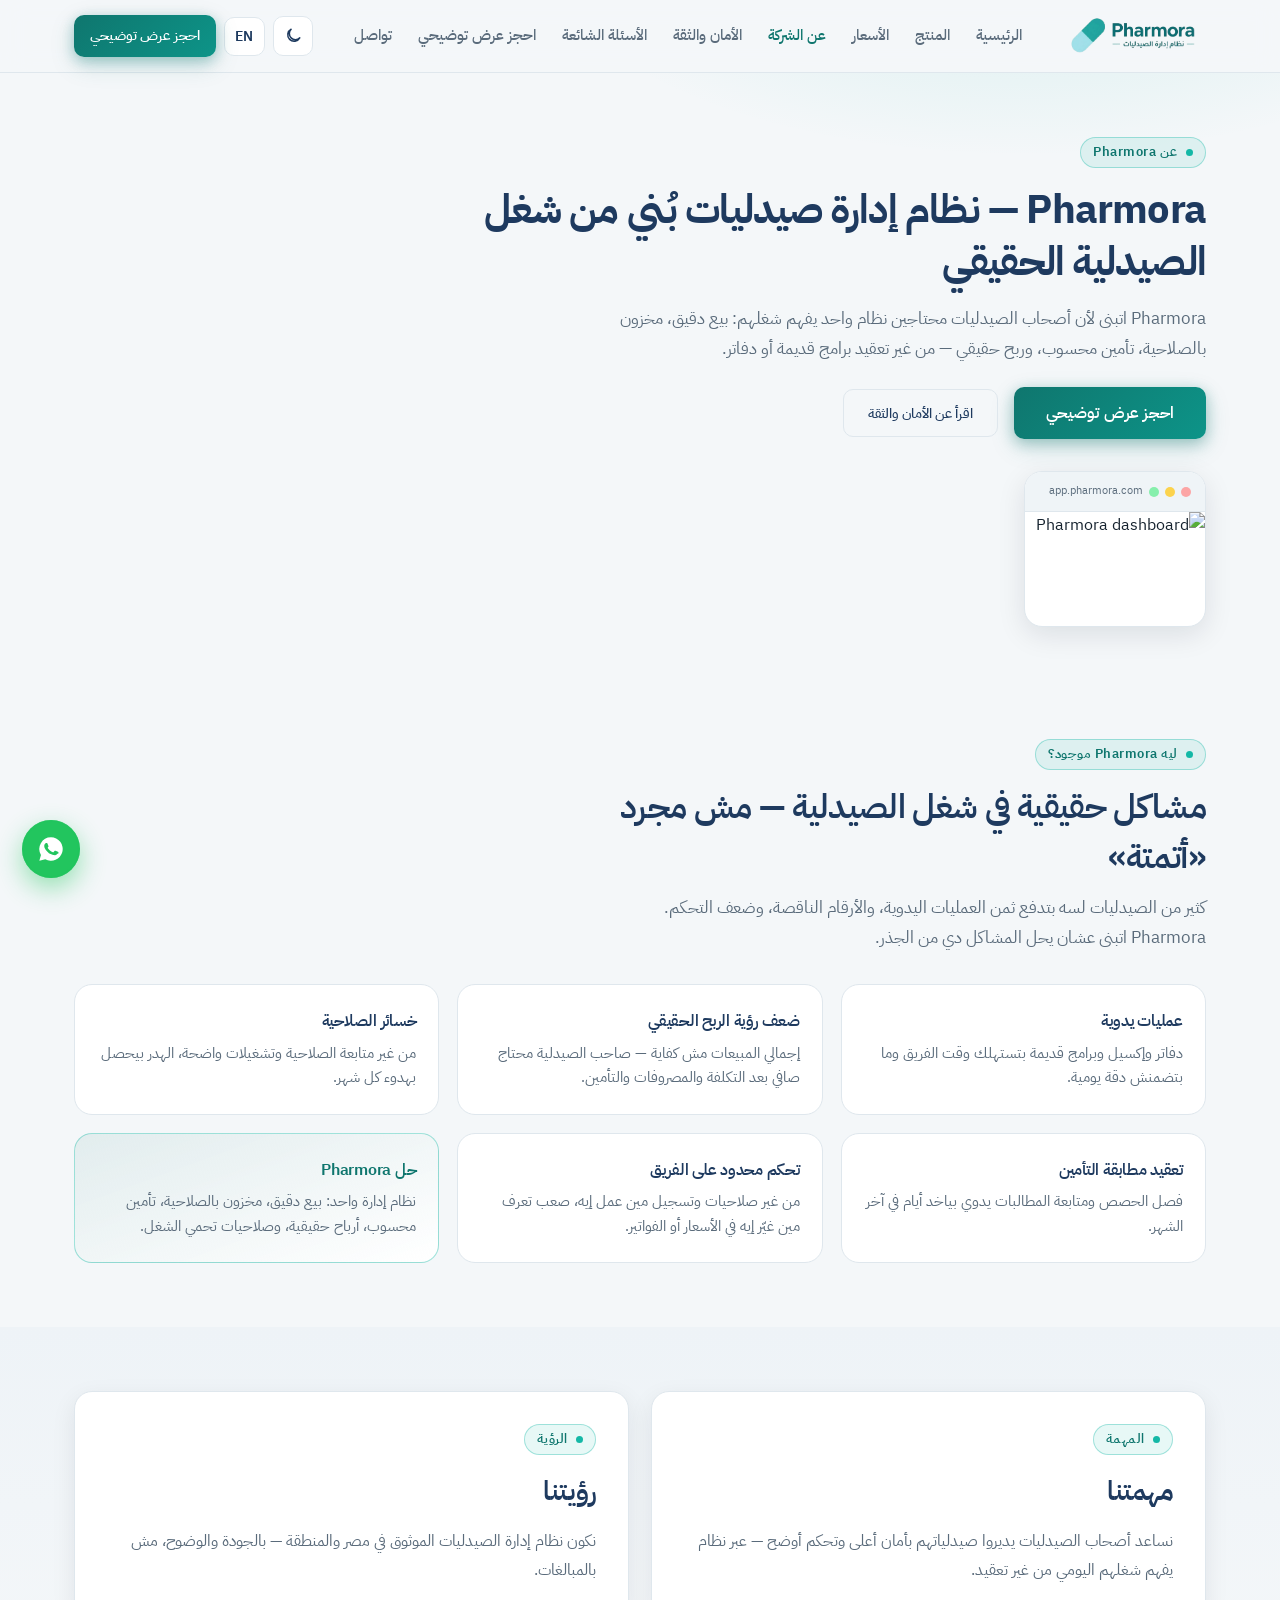
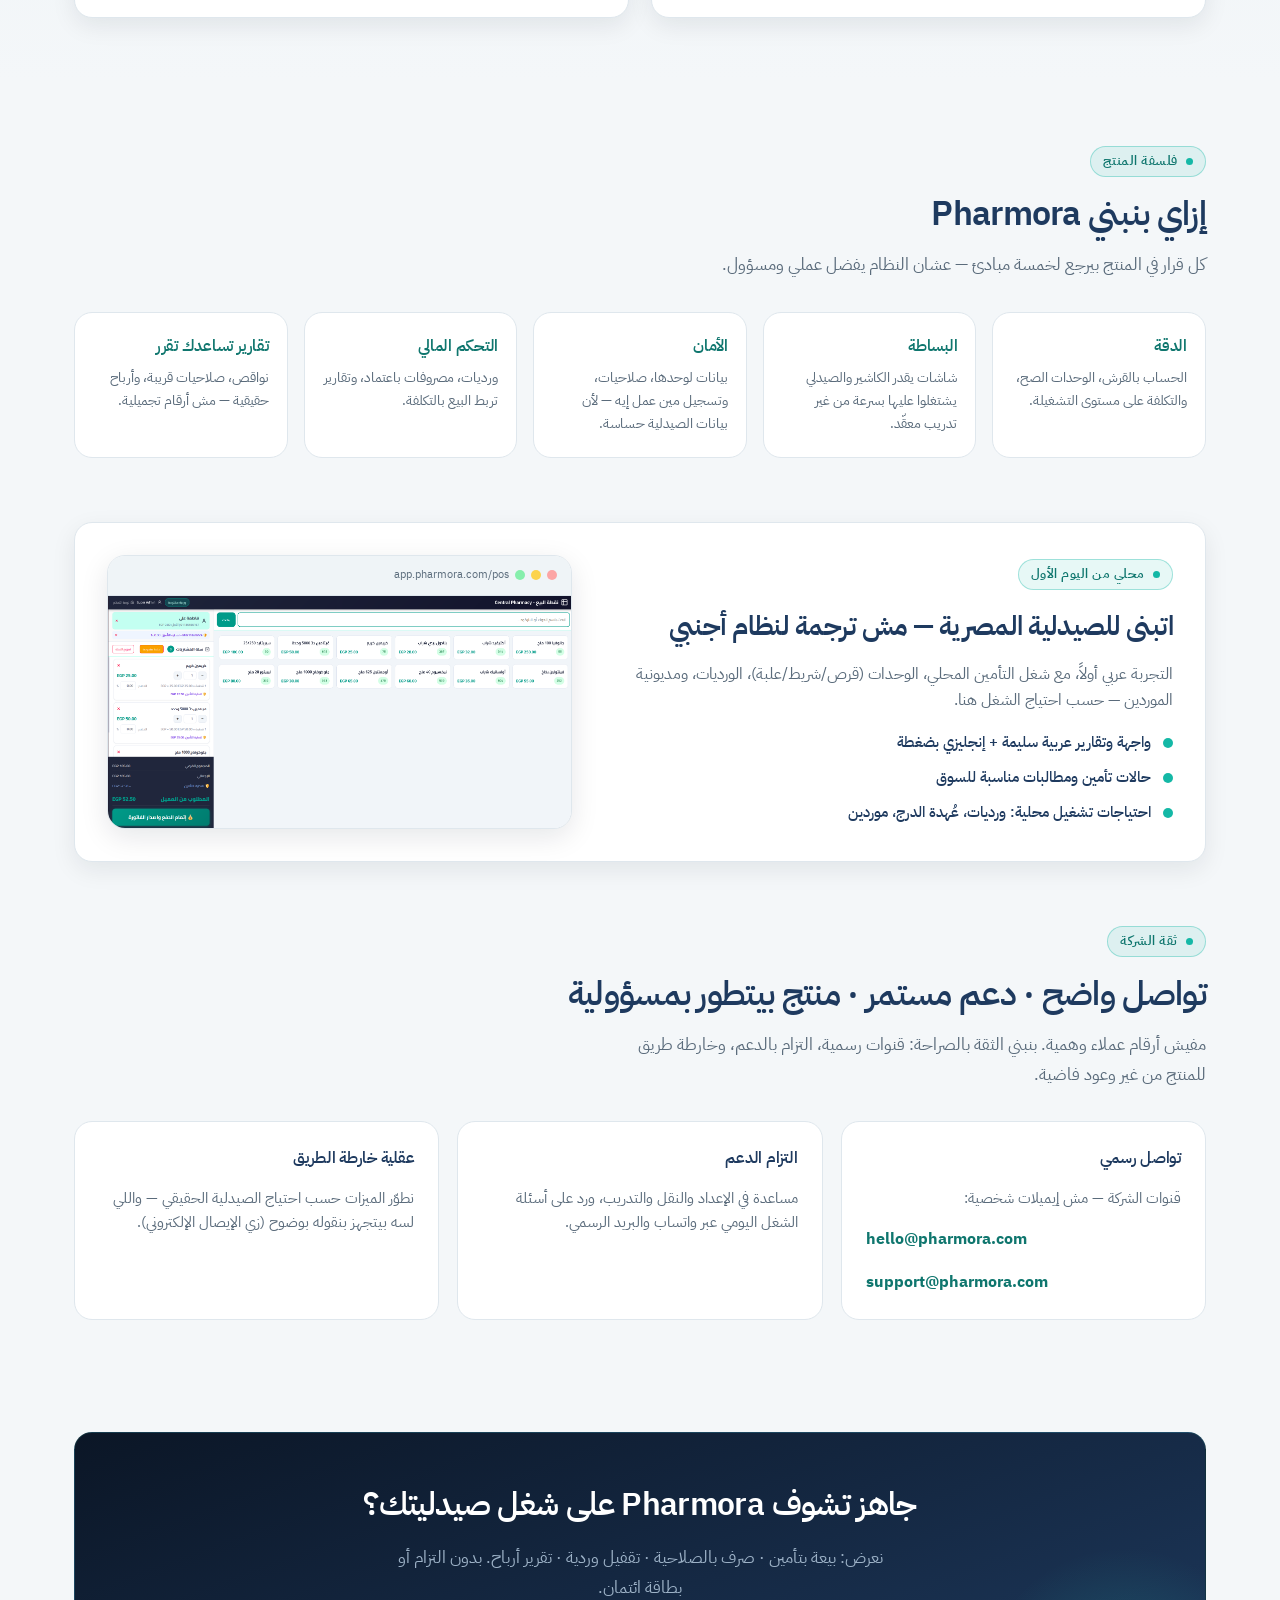
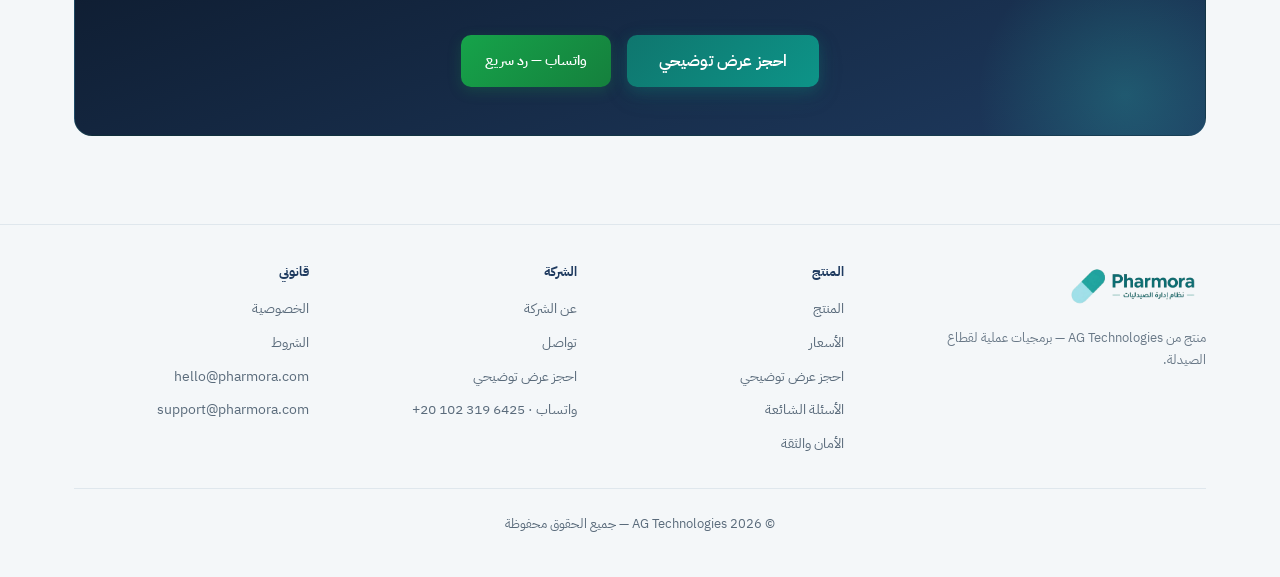
==== commit 61dacf91: "change word" ====
--- a/about.html
+++ b/about.html
@@ -42,7 +42,7 @@
       <a href="about.html" class="active" data-i18n="nav.about">عن الشركة</a>
       <a href="security.html" data-i18n="nav.securityPage">الأمان والثقة</a>
       <a href="faq.html" data-i18n="nav.faq">الأسئلة الشائعة</a>
-      <a href="demo.html" data-i18n="nav.demo">شرح النظام</a>
+      <a href="demo.html" data-i18n="nav.demo">احجز عرض توضيحي</a>
       <a href="contact.html" data-i18n="nav.contact">تواصل</a>
     </div>
     <div class="nav-actions">
@@ -51,7 +51,7 @@
         <svg class="icon-moon" viewBox="0 0 24 24" aria-hidden="true"><path d="M21 14.5A8.5 8.5 0 1 1 9.5 3a7 7 0 0 0 11.5 11.5z"/></svg>
       </button>
             <button class="lang-btn" type="button" aria-label="Switch language"><span data-i18n="nav.lang">EN</span></button>
-      <a class="btn btn-primary" href="demo.html" data-i18n="nav.cta">اطلب شرح النظام</a>
+      <a class="btn btn-primary" href="demo.html" data-i18n="nav.cta">احجز عرض توضيحي</a>
       <button class="nav-burger" aria-label="menu" type="button">
         <svg width="26" height="26" viewBox="0 0 24 24" fill="none" stroke="currentColor" stroke-width="2.2"><path d="M3 6h18M3 12h18M3 18h18"/></svg>
       </button>
@@ -64,9 +64,9 @@
     <a href="about.html" data-i18n="nav.about">عن الشركة</a>
     <a href="security.html" data-i18n="nav.securityPage">الأمان والثقة</a>
     <a href="faq.html" data-i18n="nav.faq">الأسئلة الشائعة</a>
-    <a href="demo.html" data-i18n="nav.demo">شرح النظام</a>
+    <a href="demo.html" data-i18n="nav.demo">احجز عرض توضيحي</a>
     <a href="contact.html" data-i18n="nav.contact">تواصل</a>
-    <a class="btn btn-primary" href="demo.html" data-i18n="nav.cta">اطلب شرح النظام</a>
+    <a class="btn btn-primary" href="demo.html" data-i18n="nav.cta">احجز عرض توضيحي</a>
   </div>
 </nav>
 
@@ -77,7 +77,7 @@
       <h1 data-i18n="ab.title">Pharmora — نظام إدارة صيدليات بُني من شغل الصيدلية الحقيقي</h1>
       <p data-i18n="ab.sub">Pharmora اتبنى لأن أصحاب الصيدليات محتاجين نظام واحد يفهم شغلهم: بيع دقيق، مخزون بالصلاحية، تأمين محسوب، وربح حقيقي — من غير تعقيد برامج قديمة أو دفاتر.</p>
       <div class="hero-ctas">
-        <a class="btn btn-primary" href="demo.html" data-i18n="nav.cta">اطلب شرح النظام</a>
+        <a class="btn btn-primary" href="demo.html" data-i18n="nav.cta">احجز عرض توضيحي</a>
         <a class="btn btn-ghost" href="security.html" data-i18n="ab.ctaSec">اقرأ عن الأمان والثقة</a>
       </div>
     </div>
@@ -213,7 +213,7 @@
       <h2 data-i18n="ab.ctaT">جاهز تشوف Pharmora على شغل صيدليتك؟</h2>
       <p data-i18n="cta.sub"></p>
       <div class="btns">
-        <a class="btn btn-primary" href="demo.html" data-i18n="cta.demo">اطلب شرح النظام</a>
+        <a class="btn btn-primary" href="demo.html" data-i18n="cta.demo">احجز عرض توضيحي</a>
         <a class="btn btn-wa" data-wa href="#" target="_blank" rel="noopener"><span data-i18n="cta.wa">واتساب — رد سريع</span></a>
       </div>
     </div>
--- a/assets/css/style.css
+++ b/assets/css/style.css
@@ -26,7 +26,6 @@
   --input-bg:#F8FAFC;
   --sec-grad-start:#EEF3F7;
   --why-mid:#E8EEF3;
-  --screens-mid:#EAF1F4;
   --footer-bg:var(--paper);
   --muted-on-dark:#9DB2C7;
   --cta-micro:#7F93A8;
@@ -36,11 +35,42 @@
   --radius-lg:18px;
   --shadow:0 8px 24px rgba(11,22,38,.08);
   --shadow-lg:0 20px 48px rgba(11,22,38,.12);
+  --hero-screen-shadow:0 2px 8px rgba(11,22,38,.06),0 18px 44px rgba(11,22,38,.12),0 36px 72px rgba(11,22,38,.08);
   --nav-height:72px;
   --brand:'Poppins',sans-serif;
   --display:'IBM Plex Sans Arabic','Cairo',system-ui,sans-serif;
   --body:'IBM Plex Sans Arabic','Cairo',system-ui,sans-serif;
   --data:'IBM Plex Sans Arabic','Cairo',system-ui,sans-serif;
+  /* Spacing scale — 8px base rhythm */
+  --space-1:8px;
+  --space-2:16px;
+  --space-3:24px;
+  --space-4:32px;
+  --space-5:48px;
+  --space-6:64px;
+  --section-y:var(--space-6);
+  --section-y-sm:var(--space-5);
+  --head-gap:12px;
+  --head-mb:var(--space-4);
+  /* Typography scale */
+  --text-xs:.8125rem;
+  --text-sm:.875rem;
+  --text-base:1rem;
+  --text-md:1.0625rem;
+  --text-lg:1.125rem;
+  --leading-tight:1.22;
+  --leading-snug:1.45;
+  --leading-normal:1.65;
+  --leading-relaxed:1.75;
+  --tracking-tight:-.02em;
+  --tracking-snug:-.015em;
+  --tracking-wide:.04em;
+  /* Component tokens */
+  --btn-h:48px;
+  --btn-radius:10px;
+  --card-shadow:0 1px 2px rgba(11,22,38,.04),0 4px 20px rgba(11,22,38,.06);
+  --card-shadow-hover:0 8px 28px rgba(11,22,38,.10);
+  --card-border:1px solid var(--line);
 }
 html[lang="en"]{
   --display:'Inter',system-ui,sans-serif;
@@ -73,7 +103,6 @@
   --input-bg:#0F1A1A;
   --sec-grad-start:#0E1818;
   --why-mid:#101C1B;
-  --screens-mid:#101C1B;
   --footer-bg:var(--paper);
   --muted-on-dark:#9BB0AD;
   --cta-micro:#7A908C;
@@ -81,33 +110,37 @@
   --plan-dim-icon:#4A5C59;
   --shadow:0 10px 30px rgba(0,0,0,.35);
   --shadow-lg:0 24px 60px rgba(0,0,0,.45);
+  --hero-screen-shadow:0 2px 8px rgba(0,0,0,.22),0 18px 44px rgba(0,0,0,.34),0 36px 72px rgba(0,0,0,.22);
+  --card-shadow:0 1px 2px rgba(0,0,0,.20),0 4px 20px rgba(0,0,0,.25);
+  --card-shadow-hover:0 8px 28px rgba(0,0,0,.35);
   color-scheme:dark;
 }
 *{box-sizing:border-box;margin:0;padding:0}
 html{scroll-behavior:smooth;scroll-padding-top:var(--nav-height)}
-body{font-family:var(--body);font-weight:400;color:var(--ink);background:var(--paper);line-height:1.65;font-size:16px;-webkit-font-smoothing:antialiased;text-rendering:optimizeLegibility}
+body{font-family:var(--body);font-weight:400;color:var(--ink);background:var(--paper);line-height:var(--leading-normal);font-size:var(--text-base);-webkit-font-smoothing:antialiased;text-rendering:optimizeLegibility}
 img,svg{display:block;max-width:100%}
 a{color:inherit;text-decoration:none}
 .container{max-width:1160px;margin-inline:auto;padding-inline:22px}
-.eyebrow{display:inline-flex;align-items:center;gap:8px;font-family:var(--data);font-size:.8rem;font-weight:500;color:var(--teal-700);background:rgba(20,184,166,.10);border:1px solid rgba(20,184,166,.35);padding:5px 14px;border-radius:99px}
+.eyebrow{display:inline-flex;align-items:center;gap:var(--space-1);font-family:var(--data);font-size:var(--text-xs);font-weight:600;color:var(--teal-700);background:rgba(20,184,166,.10);border:1px solid rgba(20,184,166,.35);padding:6px 12px;border-radius:99px;letter-spacing:var(--tracking-wide);line-height:1.3}
 .eyebrow::before{content:"";width:7px;height:7px;border-radius:50%;background:var(--teal-500)}
-h1,h2,h3{font-family:var(--display);line-height:1.3;color:var(--heading);letter-spacing:-.015em}
-h1{font-weight:600}
-h2{font-size:clamp(1.45rem,3vw,2rem);font-weight:600}
-h3{font-weight:500;font-size:1.05rem}
-.section{padding-block:72px}
+h1,h2,h3{font-family:var(--display);line-height:var(--leading-snug);color:var(--heading);letter-spacing:var(--tracking-snug)}
+h1{font-weight:700;line-height:var(--leading-tight)}
+h2{font-size:clamp(1.5rem,2.8vw,2.125rem);font-weight:600;letter-spacing:var(--tracking-tight);line-height:var(--leading-snug)}
+h3{font-weight:600;font-size:var(--text-lg);line-height:var(--leading-snug)}
+.section{padding-block:var(--section-y)}
 
 
 .center{margin-inline:auto;text-align:center}
-.btn{display:inline-flex;align-items:center;justify-content:center;gap:8px;font-family:var(--body);font-weight:500;font-size:.95rem;padding:12px 24px;border-radius:10px;border:none;cursor:pointer;transition:transform .15s ease,box-shadow .15s ease}
+.btn{display:inline-flex;align-items:center;justify-content:center;gap:var(--space-1);min-height:var(--btn-h);font-family:var(--body);font-weight:600;font-size:var(--text-sm);padding:0 var(--space-3);border-radius:var(--btn-radius);border:none;cursor:pointer;transition:transform .15s ease,box-shadow .15s ease,border-color .15s ease,background .15s ease;white-space:nowrap}
 .btn:active{transform:translateY(1px)}
-.btn-primary{background:linear-gradient(135deg,var(--teal-700),#0D9488);color:#fff;box-shadow:0 8px 22px rgba(15,118,110,.35)}
-[data-theme="dark"] .btn-primary{background:linear-gradient(135deg,#14B8A6,#0F766E);box-shadow:0 8px 22px rgba(45,212,191,.22)}
-.btn-primary:hover{box-shadow:0 12px 28px rgba(15,118,110,.45);transform:translateY(-2px)}
-.btn-ghost{background:transparent;color:var(--heading);border:1.5px solid var(--line)}
-.btn-ghost:hover{border-color:var(--teal-500);color:var(--teal-700)}
-.btn-wa{background:linear-gradient(135deg,#16A34A,#15803D);color:#fff;box-shadow:0 6px 18px rgba(22,163,74,.25)}
-.btn-wa:hover{box-shadow:0 10px 24px rgba(22,163,74,.32);transform:translateY(-2px)}
+.btn-primary{background:linear-gradient(135deg,var(--teal-700),#0D9488);color:#fff;box-shadow:0 4px 14px rgba(15,118,110,.32),0 8px 24px rgba(15,118,110,.18);font-weight:600}
+[data-theme="dark"] .btn-primary{background:linear-gradient(135deg,#14B8A6,#0F766E);box-shadow:0 4px 14px rgba(45,212,191,.20),0 8px 24px rgba(45,212,191,.12)}
+.btn-primary:hover{box-shadow:0 6px 20px rgba(15,118,110,.40),0 12px 32px rgba(15,118,110,.22);transform:translateY(-2px)}
+.hero-ctas .btn-primary,.cta-band .btn-primary,.section-inline-cta .btn-primary,.plan.hot .btn-primary{padding-inline:var(--space-4);font-size:var(--text-base);min-height:52px;letter-spacing:.01em}
+.btn-ghost{background:transparent;color:var(--heading);border:var(--card-border);font-weight:500;box-shadow:none}
+.btn-ghost:hover{border-color:var(--teal-500);color:var(--teal-700);background:rgba(20,184,166,.04)}
+.btn-wa{background:linear-gradient(135deg,#16A34A,#15803D);color:#fff;box-shadow:0 4px 14px rgba(22,163,74,.22);font-weight:600}
+.btn-wa:hover{box-shadow:0 8px 22px rgba(22,163,74,.30);transform:translateY(-2px)}
 
 /* Nav */
 .nav{position:sticky;top:0;z-index:50;background:var(--nav-bg);backdrop-filter:blur(14px);border-bottom:1px solid var(--line);isolation:isolate}
@@ -120,7 +153,7 @@
 .nav-links{display:flex;gap:26px;font-weight:500;font-size:.95rem;color:var(--ink-soft)}
 .nav-links a:hover,.nav-links a.active{color:var(--teal-700)}
 .nav-actions{display:flex;gap:8px;align-items:center}
-.nav-actions .btn{padding:9px 18px;font-size:.9rem}
+.nav-actions .btn{min-height:42px;padding-inline:var(--space-2);font-size:var(--text-sm)}
 .theme-btn,.lang-btn{display:inline-flex;align-items:center;justify-content:center;gap:7px;background:var(--card);border:1.5px solid var(--line);border-radius:10px;padding:8px 12px;font-family:var(--data);font-weight:500;font-size:.85rem;color:var(--heading);cursor:pointer;transition:border-color .15s,background .15s}
 .theme-btn{width:40px;height:40px;padding:0}
 .lang-btn{min-width:40px;padding:8px 10px;font-weight:600;letter-spacing:.02em}
@@ -135,39 +168,76 @@
 .nav-mobile.open{display:grid;gap:14px;font-weight:500}
 .nav-mobile .btn{width:100%;margin-top:6px}
 
+/* English navbar — balanced spacing, clear CTA hierarchy */
+html[lang="en"] .nav-links a[data-i18n="nav.demo"],
+html[lang="en"] .nav-mobile a[data-i18n="nav.demo"]{display:none}
+@media (min-width:681px){
+  html[lang="en"] .nav-inner{gap:16px}
+  html[lang="en"] .nav-links{
+    flex:1;
+    justify-content:center;
+    flex-wrap:nowrap;
+    gap:clamp(16px,2vw,26px);
+    font-size:.875rem;
+    padding-inline:12px;
+    min-width:0;
+  }
+  html[lang="en"] .nav-links a{white-space:nowrap;flex-shrink:0}
+  html[lang="en"] .nav-actions{gap:4px;flex-shrink:0}
+  html[lang="en"] .nav-actions .btn-primary{
+    white-space:nowrap;
+    font-size:.84rem;
+    padding:9px 16px;
+    margin-inline-start:12px;
+    position:relative;
+    flex-shrink:0;
+  }
+  html[lang="en"] .nav-actions .btn-primary::before{
+    content:"";
+    position:absolute;
+    inset-inline-start:-8px;
+    top:50%;
+    transform:translateY(-50%);
+    width:1px;
+    height:22px;
+    background:var(--line);
+  }
+}
+
 /* Hero */
-.hero{padding-block:56px 72px;background:
+.hero{padding-block:var(--space-4) var(--space-5);background:
   radial-gradient(900px 420px at 85% -10%,rgba(20,184,166,.14),transparent 60%),
   radial-gradient(700px 380px at 5% 110%,rgba(30,58,95,.10),transparent 60%)}
-.hero-grid{display:grid;grid-template-columns:1fr 1.12fr;gap:48px;align-items:center}
-.hero-copy{max-width:560px}
-.hero h1{font-size:clamp(1.75rem,4vw,2.65rem);font-weight:600;margin:18px 0 16px;letter-spacing:-.01em}
-.hero h1 em{font-style:normal;color:var(--teal-700);position:relative;white-space:nowrap}
-.hero h1 em::after{content:"";position:absolute;inset-inline:0;bottom:4px;height:9px;background:rgba(94,234,212,.5);z-index:-1;border-radius:3px}
-.hero-sub{color:var(--ink-soft);font-size:1.05rem;max-width:540px;line-height:1.8}
-.hero-ctas{display:flex;flex-wrap:wrap;gap:12px;margin-top:28px}
-.hero-cta-note{margin-top:14px;font-size:.82rem;color:var(--ink-soft);max-width:520px;line-height:1.65}
-.section-inline-cta{margin-top:48px;padding-top:36px;border-top:1px solid var(--line);text-align:center}
-.section-inline-cta p{color:var(--heading-soft);font-weight:500;margin-bottom:18px;font-size:1.02rem}
+.hero-grid{display:grid;grid-template-columns:1fr 1.08fr;gap:var(--space-4);align-items:center}
+.hero-copy{max-width:540px;display:flex;flex-direction:column;gap:0}
+.hero-copy > .eyebrow{align-self:flex-start}
+.hero h1{font-size:clamp(1.85rem,4.2vw,2.75rem);font-weight:700;margin:var(--head-gap) 0 var(--space-2);letter-spacing:var(--tracking-tight);line-height:var(--leading-tight);max-width:540px}
+html[lang="en"] .hero h1{max-width:640px}
+.hero h1 em{font-style:normal;color:var(--teal-700);position:relative}
+@media (min-width:681px){.hero h1 em{white-space:nowrap}}
+.hero h1 em::after{content:"";position:absolute;inset-inline:0;bottom:3px;height:8px;background:rgba(94,234,212,.45);z-index:-1;border-radius:3px}
+.hero-sub{color:var(--ink-soft);font-size:var(--text-md);max-width:52ch;line-height:var(--leading-relaxed)}
+.hero-ctas{display:flex;flex-wrap:wrap;gap:var(--space-2);margin-top:var(--space-3);align-items:center}
+.hero-cta-note{margin-top:var(--space-2);font-size:var(--text-xs);color:var(--ink-soft);max-width:48ch;line-height:var(--leading-normal);opacity:.92}
+.section-inline-cta{margin-top:var(--space-5);padding-top:var(--space-3);border-top:1px solid var(--line);text-align:center}
+.section-inline-cta p{color:var(--heading-soft);font-weight:500;margin-bottom:var(--space-2);font-size:1.02rem}
 .section-inline-cta-btns{justify-content:center;margin-top:0}
-.plan-value{font-size:.88rem;color:var(--ink-soft);margin:8px 0 14px;line-height:1.65;min-height:2.8em}
-.plan-why{font-size:.84rem;color:var(--teal-700);margin:-4px 0 12px;line-height:1.6;font-weight:500}
-.sec-foot{margin-top:28px;font-size:.9rem;color:var(--ink-soft);display:flex;flex-wrap:wrap;gap:8px 16px;justify-content:center;align-items:center}
+.sec-foot{margin-top:var(--space-3);font-size:var(--text-sm);color:var(--ink-soft);display:flex;flex-wrap:wrap;gap:var(--space-2);justify-content:center;align-items:center}
 .sec-foot a{font-weight:600;color:var(--teal-700)}
 .sec-foot a:hover{text-decoration:underline}
-.steps-note{margin-top:24px;font-size:.88rem;color:var(--ink-soft);max-width:560px;margin-inline:auto}
+.steps-note{margin-top:var(--space-3);font-size:.88rem;color:var(--ink-soft);max-width:560px;margin-inline:auto}
 .cta-band .btns .cta-ghost-light{background:rgba(255,255,255,.08);border:1.5px solid rgba(255,255,255,.35);color:#fff}
 .cta-band .btns .cta-ghost-light:hover{border-color:var(--teal-300);color:#fff;background:rgba(255,255,255,.12)}
 .btn-wa-soft{border-color:rgba(22,163,74,.35);color:#15803D}
 .btn-wa-soft:hover{border-color:#16A34A;color:#166534;background:rgba(22,163,74,.06)}
 [data-theme="dark"] .btn-wa-soft{color:#4ADE80;border-color:rgba(74,222,128,.35)}
 [data-theme="dark"] .btn-wa-soft:hover{color:#86EFAC;border-color:#4ADE80;background:rgba(74,222,128,.08)}
-.hero-trust{list-style:none;display:flex;flex-wrap:wrap;gap:10px 18px;margin-top:26px;padding:0}
-.hero-trust li{position:relative;padding-inline-start:18px;font-size:.86rem;font-weight:500;color:var(--heading-soft)}
+.hero-trust{list-style:none;display:grid;grid-template-columns:repeat(2,minmax(0,1fr));gap:var(--space-1) var(--space-3);margin-top:var(--space-3);padding:0;padding-top:var(--space-2);border-top:1px solid var(--line)}
+.hero-trust li{position:relative;padding-inline-start:18px;font-size:var(--text-xs);font-weight:500;color:var(--heading-soft);line-height:var(--leading-normal)}
 .hero-trust li::before{content:"";position:absolute;inset-inline-start:0;top:.45em;width:9px;height:9px;border-radius:50%;background:var(--ok);box-shadow:0 0 0 3px rgba(22,163,74,.15)}
-.hero-visual{position:relative}
-.hero-caption{margin-top:16px;text-align:center;font-size:.82rem;font-weight:600;color:var(--ink-soft)}
-.hero-pillars{list-style:none;display:flex;flex-wrap:wrap;gap:8px;margin-top:28px;padding:0}
+.hero-visual{position:relative;align-self:center}
+.hero-caption{margin-top:var(--space-2);text-align:center;font-size:var(--text-xs);font-weight:500;color:var(--ink-soft);letter-spacing:.01em}
+.hero-pillars{list-style:none;display:flex;flex-wrap:wrap;gap:var(--space-1);margin-top:var(--space-3);padding:0}
 .hero-pillars li{font-family:var(--data);font-size:.78rem;font-weight:500;color:var(--heading);background:var(--card);border:1px solid var(--line);padding:7px 12px;border-radius:999px}
 .hero-points{display:flex;flex-wrap:wrap;gap:16px 22px;margin-top:26px;font-size:.9rem;font-weight:500;color:var(--heading-soft)}
 .hero-points span{display:inline-flex;align-items:center;gap:7px}
@@ -181,46 +251,49 @@
 .browser-bar span{margin-inline-start:10px;font-family:var(--data);font-size:.7rem;color:var(--ink-soft);direction:ltr}
 .browser img{width:100%;height:auto;cursor:zoom-in}
 .hero .browser{transform:rotate(-1.2deg)}
+.hero .main-screen{border-color:color-mix(in srgb,var(--line) 72%,transparent);box-shadow:var(--hero-screen-shadow)}
 html[dir="ltr"] .hero .browser{transform:rotate(1.2deg)}
 
 /* Trust strip */
-.strip{background:var(--panel-dark-mid);color:#CBD9E8;padding-block:20px}
-.trust-strip{padding-block:22px}
-.strip-inner{display:flex;flex-wrap:wrap;justify-content:center;gap:14px 36px;font-size:.88rem;font-weight:600}
+.strip{background:var(--panel-dark-mid);color:#CBD9E8;padding-block:calc(var(--space-2) - 4px)}
+.trust-strip{padding-block:calc(var(--space-2) - 4px)}
+.strip-inner{display:flex;flex-wrap:wrap;justify-content:center;gap:var(--space-2) var(--space-4);font-size:.88rem;font-weight:600}
+.strip-title{display:none}
 .strip-inner span{display:inline-flex;align-items:center;gap:8px}
 .strip-inner svg{color:var(--teal-300);flex-shrink:0}
 
 /* Outcome bands (problem → solution → result) */
-.outcome{display:grid;grid-template-columns:1fr 1.15fr;gap:40px;align-items:center;margin-bottom:64px}
+.outcome{display:grid;grid-template-columns:1fr 1.15fr;gap:var(--space-4);align-items:center;margin-bottom:var(--space-5)}
 .outcome:last-child{margin-bottom:0}
 .outcome-flip .outcome-text{order:2}
 .outcome-flip .outcome-art{order:1}
 html[dir="ltr"] .outcome-flip .outcome-text{order:2}
 html[dir="ltr"] .outcome-flip .outcome-art{order:1}
-.outcome-label{display:inline-block;font-family:var(--data);font-size:.78rem;font-weight:700;color:var(--teal-700);letter-spacing:.02em;margin-bottom:12px}
-.outcome-problem{color:#8A4B12;background:rgba(245,158,11,.10);border:1px solid rgba(245,158,11,.28);border-radius:12px;padding:12px 14px;font-size:.92rem;font-weight:500;margin-bottom:16px;line-height:1.7}
+.outcome-label{display:inline-block;font-family:var(--data);font-size:.78rem;font-weight:700;color:var(--teal-700);letter-spacing:.02em;margin-bottom:var(--space-2)}
+.outcome-problem{color:#8A4B12;background:rgba(245,158,11,.10);border:1px solid rgba(245,158,11,.28);border-radius:12px;padding:var(--space-2) 14px;font-size:.92rem;font-weight:500;margin-bottom:var(--space-2);line-height:1.7}
 [data-theme="dark"] .outcome-problem{color:#FBBF24;background:rgba(245,158,11,.12);border-color:rgba(245,158,11,.3)}
-.outcome-text h3{font-size:clamp(1.15rem,2.4vw,1.45rem);margin-bottom:12px}
-.outcome-text > p{color:var(--ink-soft);font-size:.95rem;line-height:1.7}
-.outcome-result{margin-top:18px;padding-top:16px;border-top:1px solid var(--line)}
-.outcome-result strong{color:var(--teal-700);font-size:1rem;font-weight:700;display:block;line-height:1.7}
+.outcome-text h3{font-size:clamp(1.125rem,2.2vw,1.375rem);margin-bottom:var(--space-2);font-weight:600;line-height:var(--leading-snug)}
+.outcome-text > p{color:var(--ink-soft);font-size:var(--text-sm);line-height:var(--leading-relaxed)}
+.outcome-result strong{color:var(--teal-700);font-size:var(--text-base);font-weight:700;display:block;line-height:var(--leading-normal)}
+.outcome-result{margin-top:var(--space-2);padding-top:var(--space-2);border-top:1px solid var(--line)}
 .outcome-art .browser{box-shadow:var(--shadow-lg)}
 
 /* Security */
 .security-sec{background:linear-gradient(180deg,var(--sec-grad-start),var(--paper))}
 .security-grid{display:grid;grid-template-columns:repeat(4,1fr);gap:18px}
-.sec-card{background:var(--card);border:1px solid var(--line);border-radius:var(--radius-lg);padding:26px 22px;transition:transform .2s ease,box-shadow .2s ease}
-.sec-card:hover{transform:translateY(-3px);box-shadow:var(--shadow)}
-.sec-card .icon{width:44px;height:44px;border-radius:12px;display:grid;place-items:center;background:rgba(15,118,110,.1);color:var(--teal-700);margin-bottom:14px}
-.sec-card h3{font-size:1rem;margin-bottom:8px}
-.sec-card p{color:var(--ink-soft);font-size:.9rem}
+.sec-card{background:var(--card);border:var(--card-border);border-radius:var(--radius-lg);padding:var(--space-3);box-shadow:var(--card-shadow);transition:transform .2s ease,box-shadow .2s ease,border-color .2s ease}
+.sec-card:hover{transform:translateY(-2px);box-shadow:var(--card-shadow-hover);border-color:rgba(20,184,166,.25)}
+.sec-card .icon{width:44px;height:44px;border-radius:var(--radius);display:grid;place-items:center;background:rgba(15,118,110,.1);color:var(--teal-700);margin-bottom:var(--space-2)}
+.sec-card h3{font-size:var(--text-base);margin-bottom:var(--space-1);font-weight:600}
+.sec-card p{color:var(--ink-soft);font-size:var(--text-sm);line-height:var(--leading-normal)}
 
 /* Trust architecture pillars */
 .trust-arch{display:grid;grid-template-columns:repeat(3,1fr);gap:20px}
-.trust-pillar{background:var(--card);border:1px solid var(--line);border-radius:var(--radius-lg);padding:26px 22px;box-shadow:0 4px 16px rgba(11,22,38,.03)}
-.trust-pillar h3{font-size:1.12rem;margin-bottom:16px;padding-bottom:12px;border-bottom:2px solid rgba(20,184,166,.35);color:var(--teal-700)}
-.trust-pillar ul{list-style:none;display:grid;gap:12px}
-.trust-pillar li{position:relative;padding-inline-start:18px;font-size:.92rem;color:var(--heading);font-weight:500;line-height:1.55}
+.trust-pillar{background:var(--card);border:var(--card-border);border-radius:var(--radius-lg);padding:var(--space-3);box-shadow:var(--card-shadow);transition:box-shadow .2s ease,border-color .2s ease}
+.trust-pillar:hover{box-shadow:var(--card-shadow-hover);border-color:rgba(20,184,166,.20)}
+.trust-pillar h3{font-size:var(--text-lg);margin-bottom:var(--space-2);padding-bottom:var(--space-2);border-bottom:2px solid rgba(20,184,166,.35);color:var(--teal-700);font-weight:600}
+.trust-pillar ul{list-style:none;display:grid;gap:var(--space-2)}
+.trust-pillar li{position:relative;padding-inline-start:18px;font-size:var(--text-sm);color:var(--heading);font-weight:500;line-height:var(--leading-normal)}
 .trust-pillar li::before{content:"";position:absolute;inset-inline-start:0;top:.55em;width:8px;height:8px;border-radius:50%;background:var(--teal-500)}
 
 /* Comparison */
@@ -235,42 +308,30 @@
 .compare td.hl{background:rgba(20,184,166,.08);color:var(--teal-700);font-weight:700}
 .compare tbody td:first-child{font-weight:500;color:var(--heading);min-width:160px}
 
-/* Video placeholder */
-.video-ph{display:flex;align-items:center;justify-content:space-between;gap:20px;flex-wrap:wrap;background:linear-gradient(135deg,var(--panel-dark),var(--panel-dark-mid));color:#DCE7F2;border-radius:var(--radius-lg);padding:22px 26px;margin-bottom:36px;transition:transform .15s ease,box-shadow .15s ease;box-shadow:var(--shadow)}
-.video-ph:hover{transform:translateY(-2px);box-shadow:var(--shadow-lg)}
-.video-ph-inner{display:flex;align-items:center;gap:16px}
-.play-btn{width:52px;height:52px;border-radius:50%;background:var(--teal-500);color:var(--panel-dark);display:grid;place-items:center;flex-shrink:0;box-shadow:0 8px 20px rgba(45,212,191,.35)}
-.video-ph-inner b{display:block;color:#fff;font-size:1.05rem;font-family:var(--display)}
-.video-ph-inner span{display:block;font-size:.86rem;color:#9DB2C7;margin-top:4px}
-.video-cta{font-weight:800;color:var(--teal-300);font-size:.95rem;white-space:nowrap}
-
-.screens-cap{margin-top:14px;font-size:.9rem;font-weight:500;color:var(--heading-soft);line-height:1.7;background:var(--card);border:1px solid var(--line);border-radius:12px;padding:14px 16px}
-
 /* Pricing extras */
-.plan-for{font-size:.78rem;font-weight:700;color:var(--teal-700);margin-bottom:6px;font-family:var(--data)}
-.plans-extras{margin-top:28px;text-align:center}
+.plans-extras{margin-top:var(--space-3);text-align:center}
 .founding-badge{display:inline-block;background:rgba(20,184,166,.12);border:1px solid rgba(20,184,166,.35);color:var(--teal-700);font-weight:700;font-size:.9rem;padding:10px 18px;border-radius:999px;margin-bottom:14px}
 .include-list{list-style:none;display:grid;gap:6px;color:var(--ink-soft);font-size:.88rem;max-width:640px;margin-inline:auto}
 
 /* CTA band extras */
 .cta-kicker{display:inline-block;font-family:var(--data);font-size:.75rem;font-weight:700;letter-spacing:.06em;text-transform:uppercase;color:var(--teal-300);margin-bottom:10px}
-.cta-steps{list-style:none;display:flex;flex-wrap:wrap;justify-content:center;gap:10px 22px;margin-top:22px;padding:0;font-size:.84rem;font-weight:500;color:var(--muted-on-dark)}
+.cta-steps{list-style:none;display:flex;flex-wrap:wrap;justify-content:center;gap:var(--space-2) var(--space-3);margin-top:var(--space-3);padding:0;font-size:.84rem;font-weight:500;color:var(--muted-on-dark)}
 .cta-steps li{display:inline-flex;align-items:center;gap:8px}
 .cta-steps li::before{content:"";width:7px;height:7px;border-radius:50%;background:var(--teal-500)}
 .ft-brand-line{font-size:.82rem!important;margin-top:8px!important;opacity:.9}
 
 /* Built-for trust panel (no fake testimonials) */
-.trust-built{padding-block:40px 80px}
-.trust-panel{display:grid;grid-template-columns:1.2fr .8fr;gap:0;background:var(--card);border:1px solid var(--line);border-radius:var(--radius-lg);overflow:hidden;box-shadow:var(--shadow)}
-.trust-panel-copy{padding:42px 40px}
-.trust-panel-copy h2{margin:14px 0 14px;font-size:clamp(1.35rem,2.8vw,1.75rem)}
-.trust-panel-copy > p{color:var(--ink-soft);margin-bottom:20px}
+.trust-built{padding-block:0}
+.trust-panel{display:grid;grid-template-columns:1.2fr .8fr;gap:0;background:var(--card);border:var(--card-border);border-radius:var(--radius-lg);overflow:hidden;box-shadow:var(--card-shadow-hover)}
+.trust-panel-copy{padding:var(--space-4) var(--space-5)}
+.trust-panel-copy h2{margin:var(--space-2) 0 var(--space-2);font-size:clamp(1.35rem,2.8vw,1.75rem)}
+.trust-panel-copy > p{color:var(--ink-soft);margin-bottom:var(--space-3)}
 .trust-list{list-style:none;display:grid;gap:10px}
 .trust-list li{position:relative;padding-inline-start:22px;font-weight:500;color:var(--heading);font-size:.95rem}
 .trust-list li::before{content:"";position:absolute;inset-inline-start:0;top:.55em;width:10px;height:10px;border-radius:50%;background:var(--teal-500)}
-.trust-panel-side{background:linear-gradient(160deg,var(--panel-dark),var(--panel-dark-mid));color:#DCE7F2;padding:42px 36px;display:flex;flex-direction:column;justify-content:center}
+.trust-panel-side{background:linear-gradient(160deg,var(--panel-dark),var(--panel-dark-mid));color:#DCE7F2;padding:var(--space-4) var(--space-5);display:flex;flex-direction:column;justify-content:center}
 .trust-panel-side blockquote{font-family:var(--display);font-size:1.12rem;font-weight:700;line-height:1.75;color:#fff}
-.trust-panel-side cite{margin-top:22px;font-style:normal;font-size:.85rem;color:#9DB2C7}
+.trust-panel-side cite{margin-top:var(--space-3);font-style:normal;font-size:.85rem;color:#9DB2C7}
 
 /* Founding pricing note */
 .founding-note{font-weight:500;color:var(--heading-soft)!important}
@@ -281,38 +342,26 @@
 .plan .price b{line-height:1.35;display:block}
 
 /* CTA microcopy */
-.cta-micro{margin-top:18px!important;font-size:.8rem!important;color:var(--cta-micro)!important;max-width:480px;margin-inline:auto}
+.cta-micro{margin-top:var(--space-2)!important;font-size:.8rem!important;color:var(--cta-micro)!important;max-width:480px;margin-inline:auto}
 
 /* Professional footer */
-.footer-pro{padding:56px 0 28px;margin-top:20px;background:var(--footer-bg)}
-.footer-grid{display:grid;grid-template-columns:1.4fr repeat(3,1fr);gap:32px;padding-bottom:36px;border-bottom:1px solid var(--line)}
+.footer-pro{padding:var(--space-5) 0 var(--space-3);margin-top:0;background:var(--footer-bg)}
+.footer-grid{display:grid;grid-template-columns:1.4fr repeat(3,1fr);gap:var(--space-4);padding-bottom:var(--space-4);border-bottom:1px solid var(--line)}
 .footer-brand p{color:var(--ink-soft);font-size:.88rem;margin-top:12px;max-width:280px;line-height:1.7}
 .footer-col{display:flex;flex-direction:column;gap:10px;font-size:.9rem;color:var(--ink-soft)}
 .footer-col b{color:var(--heading);font-size:.84rem;margin-bottom:4px;font-family:var(--data)}
 .footer-col a:hover{color:var(--teal-700)}
-.footer-bottom{display:flex;justify-content:center;padding-top:22px;font-size:.82rem;color:var(--ink-soft);text-align:center}
+.footer-bottom{display:flex;justify-content:center;padding-top:var(--space-3);font-size:.82rem;color:var(--ink-soft);text-align:center}
 
 /* Features */
 .grid-3{display:grid;grid-template-columns:repeat(3,1fr);gap:22px}
-.feature{background:var(--card);border:1px solid var(--line);border-radius:var(--radius-lg);padding:26px 22px;position:relative;transition:transform .2s ease,box-shadow .2s ease}
-.feature:hover{transform:translateY(-4px);box-shadow:var(--shadow)}
-.feature .icon{width:48px;height:48px;border-radius:13px;display:grid;place-items:center;background:rgba(20,184,166,.12);color:var(--teal-700);margin-bottom:16px}
-.feature h3{font-size:1.06rem;font-weight:500;margin-bottom:8px}
-.feature p{color:var(--ink-soft);font-size:.93rem}
+.feature{background:var(--card);border:var(--card-border);border-radius:var(--radius-lg);padding:var(--space-3);position:relative;box-shadow:var(--card-shadow);transition:transform .2s ease,box-shadow .2s ease,border-color .2s ease}
+.feature:hover{transform:translateY(-2px);box-shadow:var(--card-shadow-hover);border-color:rgba(20,184,166,.18)}
+.feature .icon{width:48px;height:48px;border-radius:13px;display:grid;place-items:center;background:rgba(20,184,166,.12);color:var(--teal-700);margin-bottom:var(--space-2)}
+.feature h3{font-size:var(--text-base);font-weight:600;margin-bottom:var(--space-1)}
+.feature p{color:var(--ink-soft);font-size:var(--text-sm);line-height:var(--leading-normal)}
 .soon{position:absolute;top:18px;inset-inline-end:auto;inset-inline-start:18px;background:rgba(245,158,11,.14);color:#B45309;border:1px solid rgba(245,158,11,.4);font-size:.68rem;font-weight:500;border-radius:99px;padding:2px 10px}
 [data-theme="dark"] .soon{color:#FBBF24}
-
-/* Screens gallery */
-.screens{background:linear-gradient(180deg,var(--paper),var(--screens-mid) 60%,var(--paper))}
-.flip-wrap{margin-bottom:26px}
-.flip-toggle{display:inline-flex;background:var(--card);border:1.5px solid var(--line);border-radius:99px;padding:4px;gap:4px;margin-bottom:16px}
-.flip-toggle button{border:none;background:transparent;font-family:var(--body);font-weight:500;font-size:.85rem;color:var(--ink-soft);padding:7px 20px;border-radius:99px;cursor:pointer}
-.flip-toggle button.on{background:var(--panel-dark-mid);color:#fff}
-.gallery{display:grid;grid-template-columns:repeat(2,1fr);gap:22px}
-.shot{display:flex;flex-direction:column;gap:10px}
-.shot figcaption{font-size:.88rem;font-weight:500;color:var(--heading-soft);padding-inline:6px}
-.shot figcaption small{display:block;font-weight:500;color:var(--ink-soft)}
-.screens-note{margin-top:22px;font-size:.85rem;color:var(--ink-soft);text-align:center}
 
 /* Lightbox */
 .lightbox{position:fixed;inset:0;background:rgba(8,15,26,.9);display:none;place-items:center;z-index:100;padding:30px;cursor:zoom-out}
@@ -321,28 +370,34 @@
 
 /* Steps */
 .steps{display:grid;grid-template-columns:repeat(3,1fr);gap:22px;counter-reset:step}
-.step{background:var(--card);border:1px solid var(--line);border-radius:var(--radius-lg);padding:26px 22px;position:relative}
-.step::before{counter-increment:step;content:counter(step);position:absolute;top:-16px;inset-inline-start:22px;width:34px;height:34px;border-radius:50%;background:var(--panel-dark-mid);color:#fff;font-family:var(--data);font-weight:600;display:grid;place-items:center;font-size:.9rem;box-shadow:0 6px 14px rgba(30,58,95,.3)}
-.step h3{font-size:1.02rem;margin-bottom:8px}
-.step p{color:var(--ink-soft);font-size:.92rem}
+.step{background:var(--card);border:var(--card-border);border-radius:var(--radius-lg);padding:var(--space-3);padding-top:calc(var(--space-3) + 4px);position:relative;box-shadow:var(--card-shadow);transition:box-shadow .2s ease,transform .2s ease}
+.step:hover{box-shadow:var(--card-shadow-hover);transform:translateY(-2px)}
+.step::before{counter-increment:step;content:counter(step);position:absolute;top:-14px;inset-inline-start:var(--space-3);width:32px;height:32px;border-radius:50%;background:var(--panel-dark-mid);color:#fff;font-family:var(--data);font-weight:700;display:grid;place-items:center;font-size:var(--text-sm);box-shadow:0 4px 12px rgba(30,58,95,.25)}
+.step h3{font-size:var(--text-base);margin-bottom:var(--space-1);font-weight:600;color:var(--heading)}
+.step p{color:var(--ink-soft);font-size:var(--text-sm);line-height:var(--leading-normal)}
 
 /* Pricing */
-.plans{display:grid;grid-template-columns:repeat(3,1fr);gap:22px;align-items:stretch}
-.plan{background:var(--card);border:1.5px solid var(--line);border-radius:var(--radius-lg);padding:28px 24px;display:flex;flex-direction:column}
-.plan.hot{border-color:var(--teal-500);box-shadow:var(--shadow-lg);position:relative}
-.plan.hot .flag{position:absolute;top:-14px;inset-inline:0;display:flex;justify-content:center}
-.plan.hot .flag span{background:var(--teal-700);color:#fff;font-size:.72rem;font-weight:700;border-radius:99px;padding:4px 16px}
-.plan h3{font-size:1.05rem}
-.price{font-family:var(--data);margin:14px 0 4px}
-.price b{font-size:2.1rem;color:var(--heading);font-weight:600}
-.price span{color:var(--ink-soft);font-size:.85rem}
-.plan ul{list-style:none;margin:18px 0 24px;display:grid;gap:10px;font-size:.9rem}
-.plan li{display:flex;gap:9px;align-items:flex-start}
-.plan li svg{flex-shrink:0;margin-top:5px;color:var(--teal-700)}
+.plans{display:grid;grid-template-columns:repeat(3,1fr);gap:var(--space-3);align-items:stretch}
+.plan{background:var(--card);border:var(--card-border);border-radius:var(--radius-lg);padding:var(--space-4) var(--space-3);display:flex;flex-direction:column;box-shadow:var(--card-shadow);transition:box-shadow .2s ease,transform .2s ease,border-color .2s ease}
+.plan:hover{box-shadow:var(--card-shadow-hover);transform:translateY(-2px)}
+.plan.hot{border-color:var(--teal-500);box-shadow:0 4px 24px rgba(15,118,110,.12),var(--card-shadow-hover);position:relative;background:linear-gradient(180deg,var(--card) 0%,rgba(20,184,166,.03) 100%)}
+.plan.hot .flag{position:absolute;top:-13px;inset-inline:0;display:flex;justify-content:center}
+.plan.hot .flag span{background:var(--teal-700);color:#fff;font-size:.72rem;font-weight:700;border-radius:99px;padding:5px var(--space-2);letter-spacing:var(--tracking-wide)}
+.plan h3{font-size:var(--text-lg);font-weight:600;color:var(--heading)}
+.plan-for{font-size:.75rem;font-weight:700;color:var(--teal-700);margin-bottom:var(--space-1);font-family:var(--data);letter-spacing:var(--tracking-wide);text-transform:uppercase;line-height:1.4}
+.price{font-family:var(--data);margin:var(--space-2) 0 var(--space-1);font-variant-numeric:tabular-nums}
+.price b{font-size:2.25rem;color:var(--heading);font-weight:700;letter-spacing:var(--tracking-tight);line-height:1.15}
+.price span{color:var(--ink-soft);font-size:var(--text-sm);font-weight:500}
+.plan-value{font-size:var(--text-sm);color:var(--ink-soft);margin:var(--space-1) 0 var(--space-2);line-height:var(--leading-normal);min-height:2.6em}
+.plan-why{font-size:var(--text-xs);color:var(--teal-700);margin:0 0 var(--space-2);line-height:var(--leading-normal);font-weight:600}
+.plan ul{list-style:none;margin:var(--space-2) 0 var(--space-3);display:grid;gap:var(--space-2);font-size:var(--text-sm);line-height:var(--leading-normal)}
+.plan li{display:flex;gap:var(--space-2);align-items:flex-start}
+.plan li svg{flex-shrink:0;margin-top:3px;color:var(--teal-700)}
 .plan li.dim{color:var(--plan-dim)}
 .plan li.dim svg{color:var(--plan-dim-icon)}
-.plan .btn{margin-top:auto}
-.plans-note{text-align:center;color:var(--ink-soft);font-size:.85rem;margin-top:20px}
+.plan .btn{margin-top:auto;width:100%;justify-content:center;min-height:var(--btn-h)}
+.plan:not(.hot) .btn{font-weight:500}
+.plans-note{text-align:center;color:var(--ink-soft);font-size:var(--text-sm);margin-top:var(--space-3)}
 
 /* FAQ */
 .faq{max-width:760px;margin-inline:auto;display:grid;gap:12px}
@@ -357,19 +412,20 @@
 .faq details p{margin-top:10px;color:var(--ink-soft);font-size:.96rem;line-height:1.65}
 
 /* CTA band */
-.cta-band{background:var(--panel-dark);color:#DCE7F2;border-radius:var(--radius-lg);padding:52px 48px;text-align:center;position:relative;overflow:hidden}
-.cta-band::before{content:"";position:absolute;inset:auto -80px -120px auto;width:320px;height:320px;border-radius:50%;background:radial-gradient(circle,rgba(45,212,191,.25),transparent 65%)}
-.cta-band h2{color:#fff}
-.cta-band p{color:#9DB2C7;margin:12px auto 26px;max-width:560px}
-.cta-band .btns{display:flex;gap:12px;justify-content:center;flex-wrap:wrap}
+.cta-band{background:linear-gradient(160deg,var(--panel-dark),var(--panel-dark-mid));color:#DCE7F2;border-radius:var(--radius-lg);padding:var(--space-5) var(--space-4);text-align:center;position:relative;overflow:hidden;border:1px solid rgba(45,212,191,.12)}
+.cta-band::before{content:"";position:absolute;inset:auto -80px -120px auto;width:320px;height:320px;border-radius:50%;background:radial-gradient(circle,rgba(45,212,191,.22),transparent 65%)}
+.cta-band h2{color:#fff;margin-bottom:var(--space-1);font-size:clamp(1.5rem,3vw,2rem);line-height:var(--leading-snug)}
+.cta-band p{color:var(--muted-on-dark);margin:var(--space-2) auto var(--space-4);max-width:52ch;font-size:var(--text-md);line-height:var(--leading-relaxed)}
+.cta-band .btns{display:flex;gap:var(--space-2);justify-content:center;flex-wrap:wrap}
+.section:has(.cta-band){padding-block:var(--space-5)}
 
 /* About page */
-.page-hero{padding-block:64px 40px;background:radial-gradient(800px 340px at 80% -20%,rgba(20,184,166,.13),transparent 60%)}
+.page-hero{padding-block:var(--space-5) var(--space-4);background:radial-gradient(800px 340px at 80% -20%,rgba(20,184,166,.13),transparent 60%)}
 .page-hero>.container{display:flex;flex-direction:column;align-items:flex-start}
-.page-hero h1{font-size:clamp(1.7rem,3.6vw,2.5rem);font-weight:600;margin-top:16px;line-height:1.3}
-.page-hero p{color:var(--ink-soft);max-width:640px;margin-top:14px;font-size:1.04rem}
-.about-grid{display:grid;grid-template-columns:1.1fr .9fr;gap:44px;align-items:center}
-.about-card{background:var(--card);border:1px solid var(--line);border-radius:var(--radius-lg);padding:30px 28px}
+.page-hero h1{font-size:clamp(1.7rem,3.6vw,2.5rem);font-weight:600;margin-top:var(--space-2);line-height:1.3}
+.page-hero p{color:var(--ink-soft);max-width:640px;margin-top:var(--space-2);font-size:1.04rem}
+.about-grid{display:grid;grid-template-columns:1.1fr .9fr;gap:var(--space-4);align-items:center}
+.about-card{background:var(--card);border:1px solid var(--line);border-radius:var(--radius-lg);padding:var(--space-4) var(--space-3)}
 .about-card h3{font-size:1.1rem;margin-bottom:10px}
 .about-card p{color:var(--ink-soft);font-size:.95rem}
 .values{display:grid;grid-template-columns:repeat(3,1fr);gap:22px}
@@ -425,16 +481,17 @@
   .security-grid,.trust-arch{grid-template-columns:1fr 1fr}
   .footer-grid{grid-template-columns:1fr 1fr;gap:28px}
   .nav-links{gap:12px;font-size:.82rem}
+  html[lang="en"] .nav-links{gap:clamp(12px,1.4vw,18px);font-size:.8125rem;padding-inline:6px}
+  html[lang="en"] .nav-actions .btn-primary{font-size:.8rem;padding:8px 14px;margin-inline-start:10px}
 }
 @media (max-width:980px){
-  .hero-grid,.about-grid,.contact-grid{grid-template-columns:1fr;gap:40px}
+  .hero-grid,.about-grid,.contact-grid{grid-template-columns:1fr;gap:var(--space-4)}
   .hero-copy{max-width:none}
-  .outcome,.outcome-flip{grid-template-columns:1fr;gap:24px}
+  .outcome,.outcome-flip{grid-template-columns:1fr;gap:var(--space-3)}
   .outcome-flip .outcome-text,.outcome-flip .outcome-art{order:unset}
-  .outcome{margin-bottom:56px}
+  .outcome{margin-bottom:var(--space-5)}
   .trust-panel{grid-template-columns:1fr}
   .grid-3,.steps,.plans,.values{grid-template-columns:1fr 1fr}
-  .gallery{grid-template-columns:1fr}
   .hero-art.composition .checkout-float{width:36%;top:10%}
   .hero-art.composition .dash-float{width:48%;bottom:-4%}
 }
@@ -456,30 +513,32 @@
   .nav-burger{display:block}
   .theme-btn{width:36px;height:36px}
   .lang-btn{min-width:36px;padding:8px}
-  .page-hero{padding-block:48px 32px}
+  .page-hero{padding-block:var(--space-5) var(--space-4)}
   .page-hero h1{font-size:clamp(1.55rem,6.5vw,2rem)}
   .footer-brand .logo-img{height:40px}
   [data-theme="dark"] .logo-img,[data-theme="dark"] .footer-brand .logo-img{height:47px}
   .grid-3,.steps,.plans,.values,.security-grid,.trust-arch{grid-template-columns:1fr}
   .plan.hot{order:-1}
-  .section{padding-block:56px}
-  .section-head{margin-bottom:36px;gap:12px}
-  .cta-band{padding:36px 22px}
-  .hero{padding-block:28px 40px}
-  .hero h1{font-size:clamp(1.5rem,6.5vw,2rem);margin:14px 0 12px}
+  .section{padding-block:var(--section-y-sm)}
+  .section-head{margin-bottom:var(--space-3);gap:var(--space-2)}
+  .cta-band{padding:var(--space-4) var(--space-3)}
+  .hero{padding-block:var(--space-4) var(--space-5)}
+  .hero h1{font-size:clamp(1.5rem,6.5vw,2rem);margin:var(--space-2) 0 var(--space-2)}
   .hero-sub{font-size:1rem;line-height:1.75}
-  .hero-trust{margin-top:18px;gap:8px 14px}
+  .hero-trust{grid-template-columns:1fr;margin-top:var(--space-2);gap:var(--space-2)}
   .hero-trust li{font-size:.82rem}
   .plan .btn{width:100%;justify-content:center}
   .plan-value{min-height:auto}
-  .hero-ctas .btn{flex:1 1 100%;justify-content:center}
-  .strip-inner{gap:10px 14px;justify-content:flex-start;font-size:.8rem}
-  .trust-panel-copy,.trust-panel-side{padding:28px 22px}
-  .footer-grid{grid-template-columns:1fr;gap:24px}
-  .band-feature{gap:24px}
+  .hero-ctas .btn{flex:1 1 calc(50% - var(--space-1));min-width:140px;justify-content:center}
+  .trust-strip{padding-block:var(--space-3)}
+  .strip-inner{display:grid;grid-template-columns:1fr;gap:var(--space-2);justify-content:stretch;font-size:var(--text-sm);text-align:start}
+  .strip-title{display:block;color:var(--teal-300);font-size:var(--text-base);font-weight:700;margin-bottom:var(--space-1)}
+  .strip-inner span{position:relative;display:block;padding-inline-start:22px;line-height:var(--leading-normal)}
+  html[lang="ar"] .strip-inner span{white-space:nowrap}
+  .strip-inner span::before{content:"";position:absolute;inset-inline-start:0;top:.55em;width:9px;height:9px;border-radius:50%;background:var(--teal-500);box-shadow:0 0 0 3px rgba(20,184,166,.16)}
+  .trust-panel-copy,.trust-panel-side{padding:var(--space-4) var(--space-3)}
+  .footer-grid{grid-template-columns:1fr;gap:var(--space-3)}
   .outcome-problem{font-size:.88rem}
-  .video-ph{padding:18px 18px}
-  .video-cta{width:100%;text-align:center}
   .compare{font-size:.82rem}
   .compare th,.compare td{padding:11px 12px}
 }
@@ -492,7 +551,7 @@
   display: flex;
   justify-content: center;
   align-items: center;
-  margin: 40px auto;
+  margin: var(--space-4) auto;
   max-width: 900px;
 }
 .hero-art.composition .main-screen {
@@ -556,98 +615,24 @@
 }
 
 
-/* Showcase Section */
-.band-feature {
-  display: flex;
-  flex-direction: row;
-  align-items: center;
-  gap: 40px;
-  margin-top: 20px;
-}
-.band-text {
-  flex: 1;
-  max-width: 320px;
-}
-.band-thumbs.display-block {
-  display: flex;
-  flex-direction: column;
-  gap: 12px;
-}
-.thumb-btn {
-  background: var(--card);
-  border: 1px solid var(--line);
-  padding: 16px 20px;
-  border-radius: var(--radius);
-  font-family: var(--body);
-  color: var(--ink-soft);
-  cursor: pointer;
-  text-align: right;
-  transition: all 0.2s ease;
-}
-html[dir="ltr"] .thumb-btn {
-  text-align: left;
-}
-.thumb-btn span {
-  display: block;
-  font-weight: 500;
-  font-size: 1.1rem;
-  color: var(--heading);
-}
-.thumb-btn.active {
-  background: var(--teal-700);
-  border-color: var(--teal-700);
-}
-.thumb-btn.active span, .thumb-btn.active small {
-  color: #fff;
-}
-.band-art {
-  flex: 1.8;
-  position: relative;
-}
-.band-art .browser {
-  transition: opacity 0.2s ease;
-}
-
-@media (max-width: 680px) {
-  .band-feature {
-    flex-direction: column;
-    margin-top: 40px;
-  }
-  .band-text {
-    max-width: 100%;
-    order: 2;
-    width: 100%;
-  }
-  .band-art {
-    order: 1;
-    width: 100%;
-  }
-}
-
-
 /* Logo images — theme swap handled via [data-theme] */
 
 /* ── Consolidated layer (single generation) ───────────────────── */
 /* ── Section head rhythm (system-level) ── */
-.section-head{display:flex;flex-direction:column;align-items:flex-start;gap:14px;max-width:640px;margin-bottom:44px}
+.section-head{display:flex;flex-direction:column;align-items:flex-start;gap:var(--head-gap);max-width:640px;margin-bottom:var(--head-mb)}
 .section-head.center{align-items:center;text-align:center;margin-inline:auto}
 .section-head h2{margin:0}
-.section-head p{margin:0;color:var(--ink-soft);line-height:1.7;font-size:1rem;max-width:58ch}
+.section-head p{margin:0;color:var(--ink-soft);line-height:var(--leading-relaxed);font-size:var(--text-md);max-width:58ch}
 .section-head.center p{max-width:52ch;margin-inline:auto}
-.flip-wrap{text-align:center;margin-bottom:40px}
-.thumb-btn .t-desc{display:block;font-size:.85rem;font-weight:400;opacity:.85;margin-top:3px}
-.band-main-img{transition:opacity .25s ease}
-.band-main-img.fading{opacity:0}
-
-.section{padding-block:80px}
-.steps{margin-top:44px}
+
+.steps{margin-top:var(--space-4)}
 
 /* Contact page: one balanced panel */
-.contact-panel{display:grid;grid-template-columns:1fr 1.15fr;gap:44px;background:var(--card);border:1px solid var(--line);border-radius:var(--radius-lg);padding:44px;box-shadow:var(--shadow)}
+.contact-panel{display:grid;grid-template-columns:1fr 1.15fr;gap:var(--space-4);background:var(--card);border:1px solid var(--line);border-radius:var(--radius-lg);padding:var(--space-4);box-shadow:var(--shadow)}
 .contact-cards{display:grid;grid-template-rows:repeat(3,1fr);gap:16px;align-content:stretch}
 .contact-panel .form-card{background:transparent;border:none;box-shadow:none;padding:0}
 @media (max-width:860px){
-  .contact-panel{grid-template-columns:1fr;padding:28px 22px;gap:32px}
+  .contact-panel{grid-template-columns:1fr;padding:var(--space-4) var(--space-3);gap:var(--space-4)}
   .contact-cards{grid-template-rows:none}
 }
 
@@ -656,10 +641,10 @@
 @media (max-width:760px){.grid-2{grid-template-columns:1fr}}
 
 /* Inner pages — About & Security */
-.page-hero-lg{padding-block:72px 48px}
+.page-hero-lg{padding-block:var(--space-6) var(--space-5)}
 .page-hero-lg h1{max-width:820px}
 .page-hero-lg > .container > p{max-width:720px}
-.page-hero-grid{display:grid;grid-template-columns:1.05fr .95fr;gap:44px;align-items:center}
+.page-hero-grid{display:grid;grid-template-columns:1.05fr .95fr;gap:var(--space-4);align-items:center}
 .challenge-grid{display:grid;grid-template-columns:repeat(3,1fr);gap:18px}
 .challenge{background:var(--card);border:1px solid var(--line);border-radius:var(--radius-lg);padding:24px 22px}
 .challenge h3{font-size:1.02rem;margin-bottom:8px}
@@ -668,37 +653,37 @@
 .challenge-sol h3{color:var(--teal-700)}
 .mv-sec{background:linear-gradient(180deg,#EEF3F7,var(--paper))}
 .mv-grid{display:grid;grid-template-columns:1fr 1fr;gap:22px}
-.mv-card{background:var(--card);border:1px solid var(--line);border-radius:var(--radius-lg);padding:36px 32px;box-shadow:var(--shadow)}
-.mv-card h2{margin:12px 0 14px;font-size:clamp(1.3rem,2.5vw,1.7rem)}
+.mv-card{background:var(--card);border:1px solid var(--line);border-radius:var(--radius-lg);padding:var(--space-4) var(--space-4);box-shadow:var(--shadow)}
+.mv-card h2{margin:var(--space-2) 0 var(--space-2);font-size:clamp(1.3rem,2.5vw,1.7rem)}
 .mv-card p{color:var(--ink-soft);font-size:1.02rem;line-height:1.8}
 .phil-grid{display:grid;grid-template-columns:repeat(5,1fr);gap:16px}
 .phil-grid.phil-4{grid-template-columns:repeat(4,1fr)}
 .phil{background:var(--card);border:1px solid var(--line);border-radius:var(--radius-lg);padding:22px 18px}
 .phil h3{font-size:.98rem;margin-bottom:8px;color:var(--teal-700)}
 .phil p{color:var(--ink-soft);font-size:.88rem}
-.egypt-sec{padding-block:40px 80px}
-.egypt-panel{display:grid;grid-template-columns:1.1fr .9fr;gap:40px;align-items:center;background:var(--card);border:1px solid var(--line);border-radius:var(--radius-lg);padding:40px;box-shadow:var(--shadow)}
-.egypt-panel h2{margin:14px 0 14px;font-size:clamp(1.3rem,2.6vw,1.7rem)}
-.egypt-panel > div > p{color:var(--ink-soft);margin-bottom:18px}
+.egypt-sec{padding-block:0}
+.egypt-panel{display:grid;grid-template-columns:1.1fr .9fr;gap:var(--space-4);align-items:center;background:var(--card);border:1px solid var(--line);border-radius:var(--radius-lg);padding:var(--space-4);box-shadow:var(--shadow)}
+.egypt-panel h2{margin:var(--space-2) 0 var(--space-2);font-size:clamp(1.3rem,2.6vw,1.7rem)}
+.egypt-panel > div > p{color:var(--ink-soft);margin-bottom:var(--space-2)}
 .co-grid{display:grid;grid-template-columns:repeat(3,1fr);gap:18px}
-.co-card{background:var(--card);border:1px solid var(--line);border-radius:var(--radius-lg);padding:26px 22px;display:flex;flex-direction:column;gap:10px}
+.co-card{background:var(--card);border:1px solid var(--line);border-radius:var(--radius-lg);padding:var(--space-3) var(--space-3);display:flex;flex-direction:column;gap:var(--space-2)}
 .co-card h3{font-size:1.02rem}
 .co-card p{color:var(--ink-soft);font-size:.92rem}
 .co-card a{font-family:var(--data);font-weight:700;color:var(--teal-700);direction:ltr;unicode-bidi:isolate}
 .co-card a:hover{text-decoration:underline}
 .sales-info{display:grid;grid-template-columns:repeat(2,1fr);gap:18px}
-.sales-card{background:var(--card);border:1px solid var(--line);border-radius:var(--radius-lg);padding:26px 22px}
-.sales-card h3{font-size:1.05rem;margin-bottom:12px;color:var(--teal-700)}
+.sales-card{background:var(--card);border:1px solid var(--line);border-radius:var(--radius-lg);padding:var(--space-3) var(--space-3)}
+.sales-card h3{font-size:1.05rem;margin-bottom:var(--space-2);color:var(--teal-700)}
 .sales-card p{color:var(--ink-soft);font-size:.92rem;line-height:1.65}
 .workflow-list{list-style:none;display:grid;gap:10px;margin:0;padding:0}
 .workflow-list li{position:relative;padding-inline-start:28px;font-weight:500;color:var(--heading);font-size:.92rem;line-height:1.55}
 .workflow-list li::before{content:counter(wf);counter-increment:wf;position:absolute;inset-inline-start:0;top:.1em;width:20px;height:20px;border-radius:50%;background:rgba(20,184,166,.12);color:var(--teal-700);font-size:.72rem;font-weight:700;display:flex;align-items:center;justify-content:center}
 .sales-card .workflow-list{counter-reset:wf}
 .st-grid{display:grid;grid-template-columns:repeat(2,1fr);gap:18px}
-.st-card{background:var(--card);border:1px solid var(--line);border-radius:var(--radius-lg);padding:26px 24px;transition:transform .2s ease,box-shadow .2s ease}
-.st-card:hover{transform:translateY(-3px);box-shadow:var(--shadow)}
-.st-card h3{font-size:1.05rem;margin-bottom:10px}
-.st-card p{color:var(--ink-soft);font-size:.93rem}
+.st-card{background:var(--card);border:var(--card-border);border-radius:var(--radius-lg);padding:var(--space-3);box-shadow:var(--card-shadow);transition:transform .2s ease,box-shadow .2s ease,border-color .2s ease}
+.st-card:hover{transform:translateY(-2px);box-shadow:var(--card-shadow-hover);border-color:rgba(20,184,166,.18)}
+.st-card h3{font-size:var(--text-base);margin-bottom:var(--space-2);font-weight:600}
+.st-card p{color:var(--ink-soft);font-size:var(--text-sm);line-height:var(--leading-normal)}
 
 /* Product modules + demo + legal */
 .mod-list{list-style:none;display:grid;gap:10px;margin:16px 0 8px}
@@ -720,10 +705,10 @@
 .demo-script{list-style:none;background:var(--card);border:1px solid var(--line);border-radius:var(--radius-lg);padding:28px 24px;display:grid;gap:14px;counter-reset:demo}
 .demo-script li{position:relative;padding-inline-start:42px;font-weight:500;color:var(--heading);font-size:.92rem;line-height:1.55}
 .demo-script li::before{counter-increment:demo;content:counter(demo);position:absolute;inset-inline-start:0;top:0;width:28px;height:28px;border-radius:50%;background:var(--teal-700);color:#fff;font-size:.78rem;font-family:var(--data);font-weight:700;display:grid;place-items:center}
-.demo-book{display:grid;grid-template-columns:1fr 1.05fr;gap:40px;align-items:start;background:var(--card);border:1px solid var(--line);border-radius:var(--radius-lg);padding:40px;box-shadow:var(--shadow)}
-.demo-form-card{background:#F8FAFC;border:1px solid var(--line);border-radius:var(--radius-lg);padding:28px 24px}
+.demo-book{display:grid;grid-template-columns:1fr 1.05fr;gap:var(--space-4);align-items:start;background:var(--card);border:1px solid var(--line);border-radius:var(--radius-lg);padding:var(--space-4);box-shadow:var(--shadow)}
+.demo-form-card{background:#F8FAFC;border:1px solid var(--line);border-radius:var(--radius-lg);padding:var(--space-4) var(--space-3)}
 .demo-form-card .btn{width:100%;margin-top:18px}
-.legal-sec{padding-block:40px 80px}
+.legal-sec{padding-block:0}
 .legal-wrap{max-width:820px;display:grid;gap:18px}
 .legal-block{background:var(--card);border:1px solid var(--line);border-radius:var(--radius-lg);padding:26px 28px}
 .legal-block h2{font-size:1.15rem;margin-bottom:10px}
@@ -732,7 +717,7 @@
   .demo-flow,.demo-book{grid-template-columns:1fr}
 }
 @media (max-width:680px){
-  .demo-book{padding:24px 18px}
+  .demo-book{padding:var(--space-4) var(--space-3)}
   .demo-video-stage{min-height:240px}
 }
 
@@ -744,9 +729,9 @@
 }
 @media (max-width:680px){
   .challenge-grid,.st-grid,.phil-grid,.phil-grid.phil-4,.sales-info{grid-template-columns:1fr}
-  .egypt-panel{padding:24px 18px;gap:24px}
-  .mv-card{padding:26px 22px}
-  .page-hero-lg{padding-block:56px 32px}
+  .egypt-panel{padding:var(--space-4) var(--space-3);gap:var(--space-3)}
+  .mv-card{padding:var(--space-3) var(--space-3)}
+  .page-hero-lg{padding-block:var(--space-5) var(--space-4)}
 }
 
 /* Floating WhatsApp button */
@@ -758,12 +743,58 @@
 @media (prefers-reduced-motion:reduce){.wa-float::after{animation:none}.wa-float:hover{transform:none}}
 
 /* Testimonial */
-.testimonial-sec{padding-block:20px 70px}
-.testimonial{max-width:760px;margin-inline:auto;background:var(--card);border:1px solid var(--line);border-radius:var(--radius-lg);padding:38px 42px;box-shadow:var(--shadow);position:relative}
+.testimonial-sec{padding-block:var(--space-2) var(--space-5)}
+.testimonial{max-width:760px;margin-inline:auto;background:var(--card);border:1px solid var(--line);border-radius:var(--radius-lg);padding:var(--space-4) var(--space-5);box-shadow:var(--shadow);position:relative}
 .testimonial .tq{color:var(--teal-500);opacity:.35;margin-bottom:14px}
 .testimonial blockquote{font-size:1.08rem;line-height:1.9;color:var(--heading);font-weight:500}
 .testimonial figcaption{display:flex;align-items:center;gap:14px;margin-top:22px}
 .ts-avatar{width:46px;height:46px;border-radius:50%;background:linear-gradient(135deg,var(--teal-700),var(--teal-500));color:#fff;display:grid;place-items:center;font-family:var(--display);font-weight:800;font-size:1.1rem;flex-shrink:0}
 .testimonial figcaption b{display:block;color:var(--heading);font-size:.96rem}
 .testimonial figcaption small{color:var(--ink-soft);font-size:.84rem}
-@media (max-width:680px){.testimonial{padding:26px 22px}}
+@media (max-width:680px){.testimonial{padding:var(--space-4) var(--space-3)}}
+
+/* ── Final SaaS polish layer ───────────────────────────────────── */
+#outcomes.section{padding-top:var(--space-5)}
+.sales-sec{background:linear-gradient(180deg,var(--sec-grad-start) 0%,var(--paper) 100%)}
+.browser{border:var(--card-border);box-shadow:var(--card-shadow-hover)}
+.section-inline-cta p{font-size:var(--text-md);font-weight:600;color:var(--heading-soft)}
+.page-hero h1,.page-hero-lg h1{font-weight:700;letter-spacing:var(--tracking-tight)}
+.page-hero p,.page-hero-lg > .container > p{line-height:var(--leading-relaxed);font-size:var(--text-md)}
+.trust-panel-side blockquote{font-size:var(--text-lg);line-height:var(--leading-relaxed);font-weight:600}
+.sales-card{box-shadow:var(--card-shadow);border:var(--card-border);transition:box-shadow .2s ease,border-color .2s ease}
+.sales-card:hover{box-shadow:var(--card-shadow-hover);border-color:rgba(20,184,166,.18)}
+.compare-wrap{box-shadow:var(--card-shadow)}
+.steps{padding-top:var(--space-1)}
+html{overflow-x:hidden}
+body{overflow-x:clip}
+
+@media (min-width:1280px){
+  .container{max-width:1180px;padding-inline:var(--space-3)}
+  .hero .hero-grid{max-width:1460px;grid-template-columns:minmax(0,1.03fr) minmax(0,.97fr);gap:var(--space-4)}
+  .hero-copy,.hero h1{max-width:640px}
+  .hero h1{font-size:clamp(2.6rem,4vw,3.6rem)}
+}
+@media (min-width:1440px){
+  .container{max-width:1200px}
+  .section-head{max-width:680px}
+}
+@media (min-width:1920px){
+  .container{max-width:1240px}
+}
+
+@media (max-width:430px){
+  .container{padding-inline:var(--space-2)}
+  .hero h1{font-size:clamp(1.45rem,6vw,1.85rem);max-width:none}
+  .hero-sub{font-size:var(--text-base);max-width:none}
+  .hero-ctas .btn-primary,.hero-ctas .btn-ghost{width:100%;justify-content:center}
+  .plan .price b{font-size:2rem}
+  .cta-band h2{font-size:1.35rem}
+  .cta-band .btns .btn{width:100%;max-width:320px}
+  .strip-inner{font-size:var(--text-sm);gap:var(--space-2)}
+  .section-head h2{font-size:1.35rem}
+}
+@media (max-width:390px){
+  .hero{padding-block:var(--space-3) var(--space-4)}
+  .eyebrow{font-size:.75rem;padding:5px 12px}
+  .nav-mobile{padding:var(--space-3) var(--space-2)}
+}
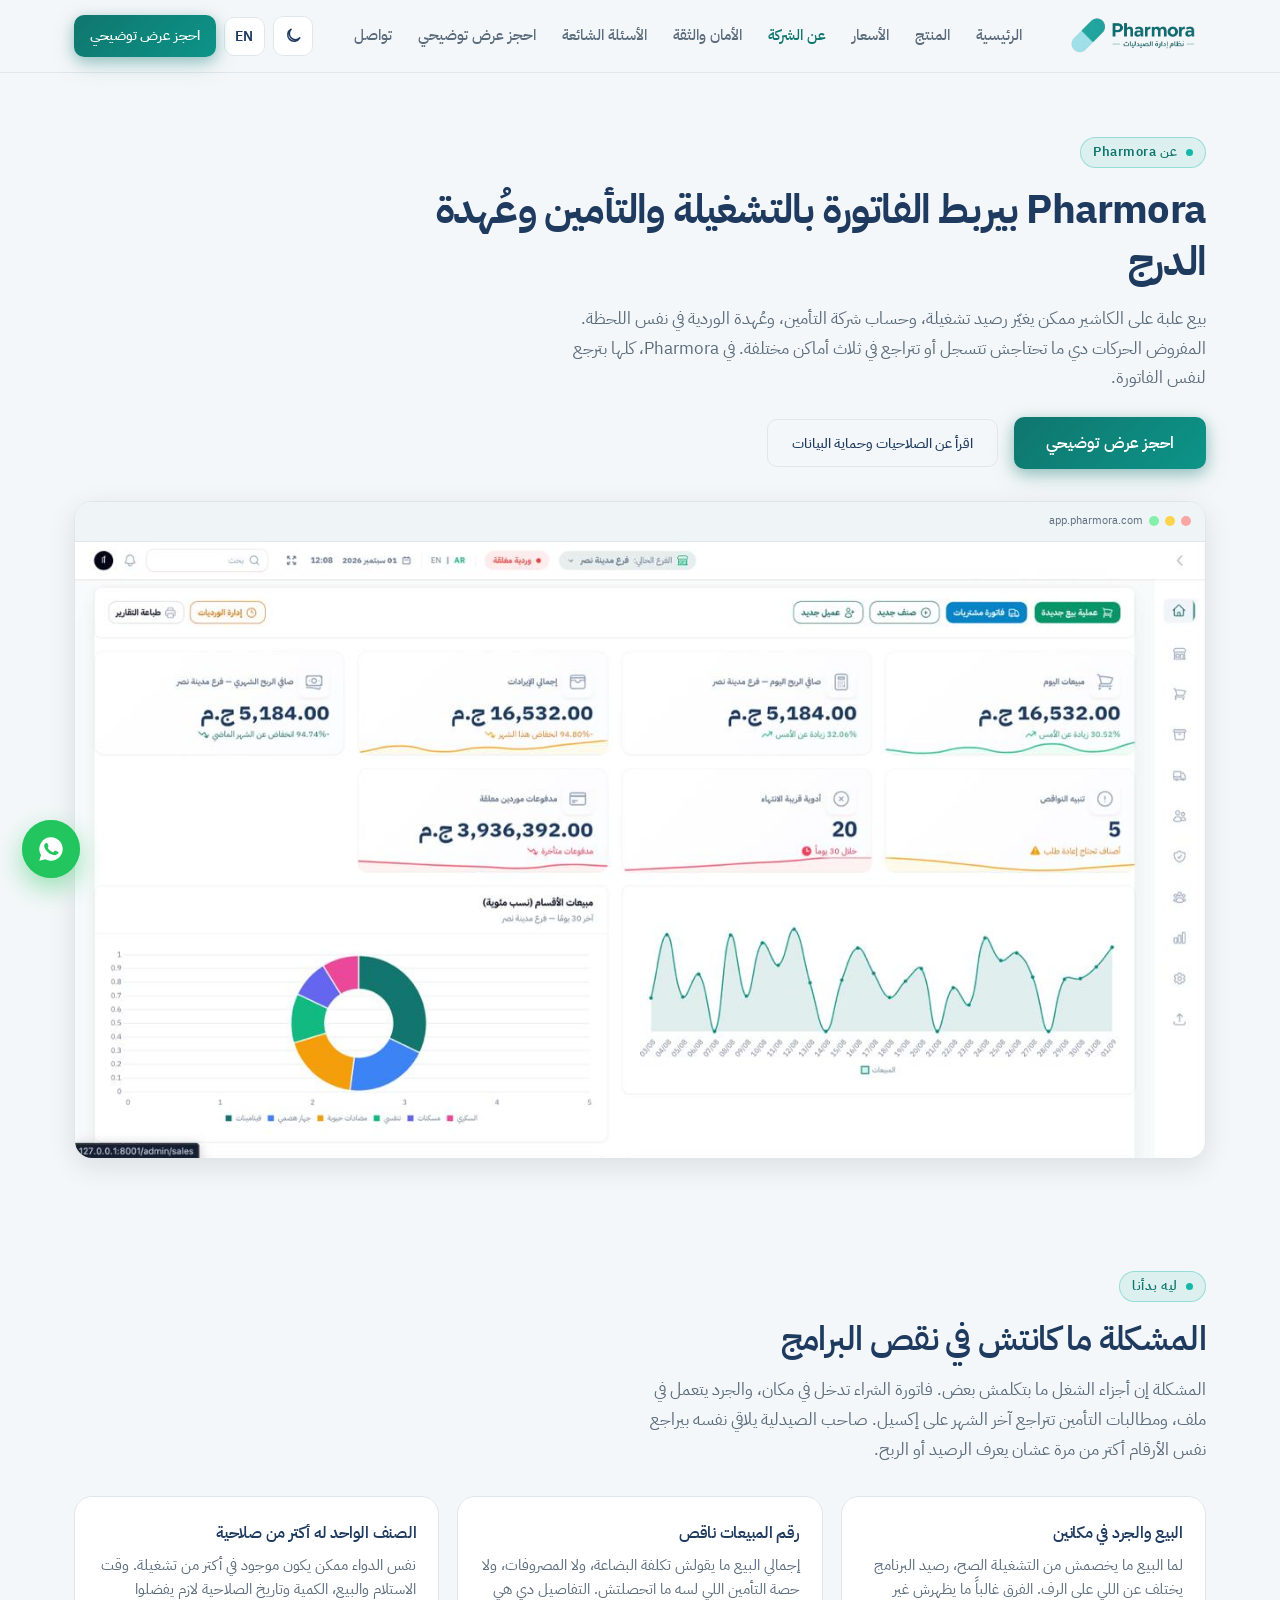
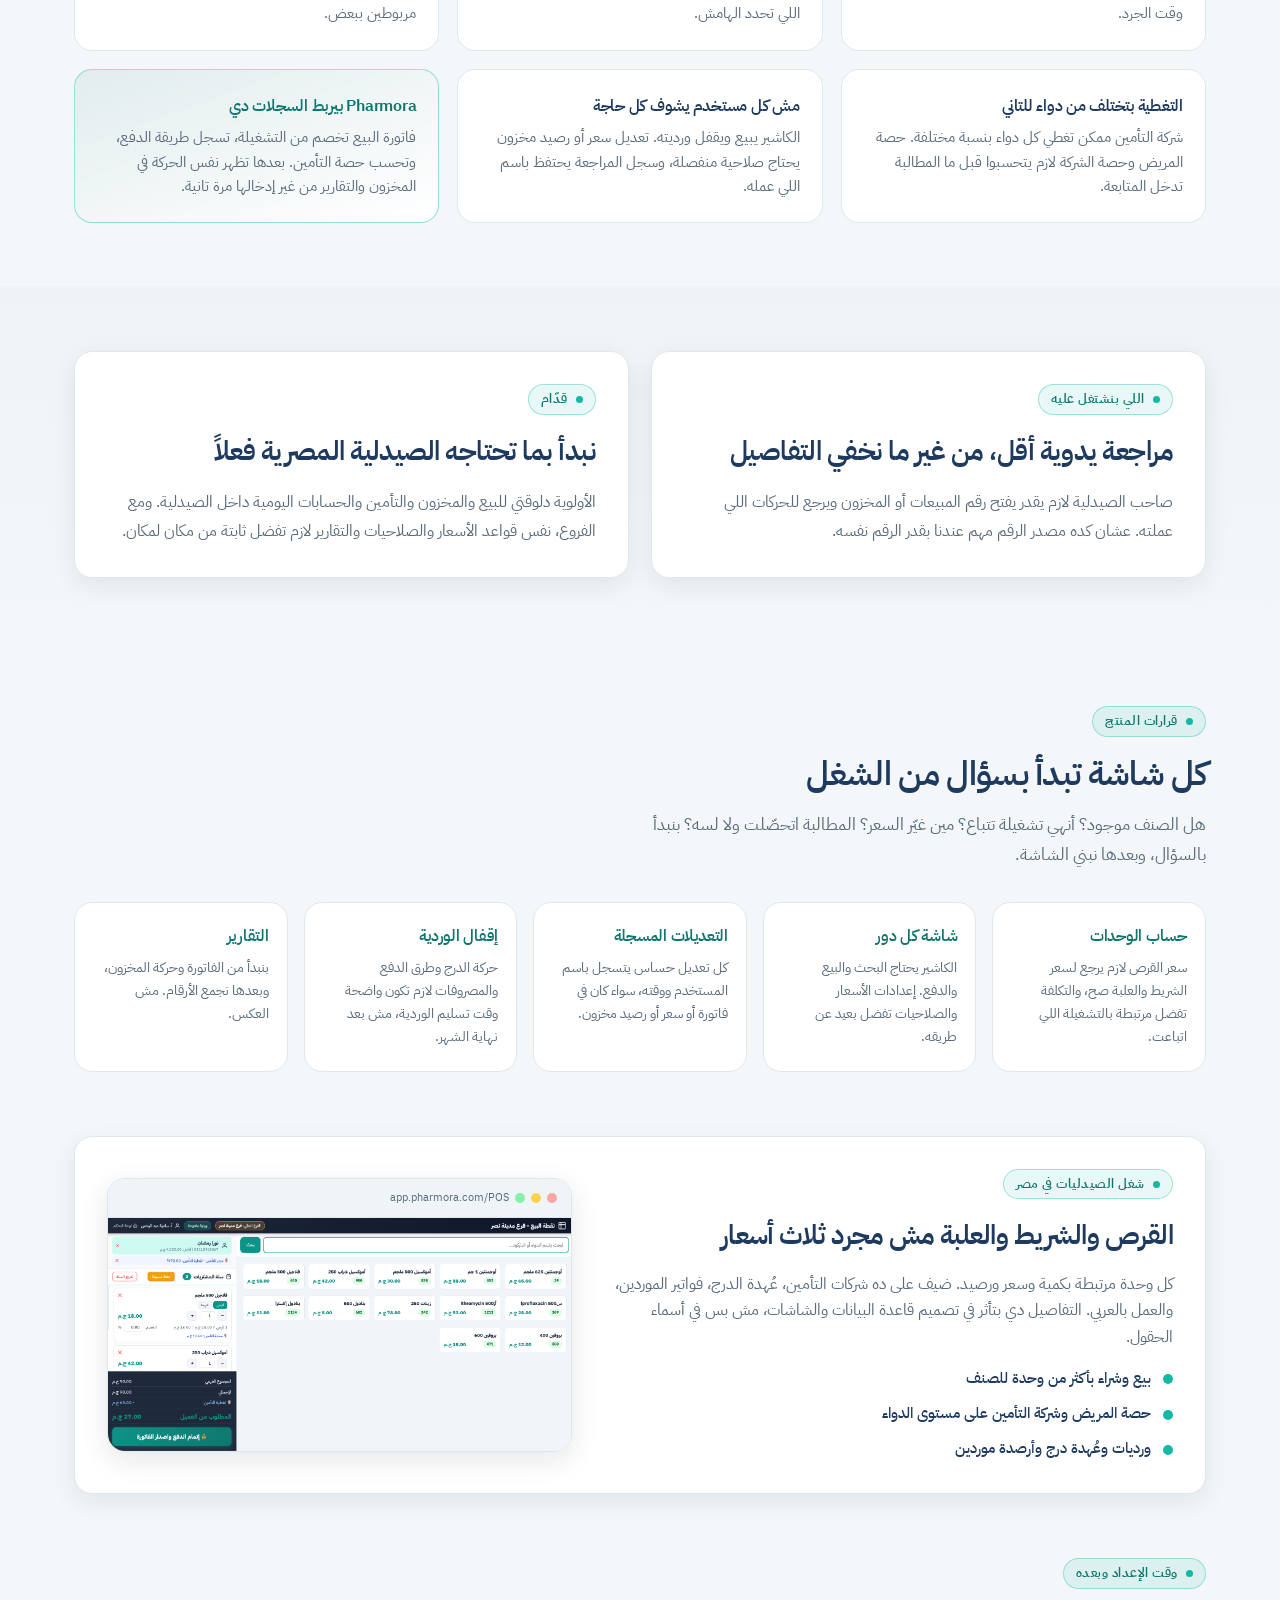
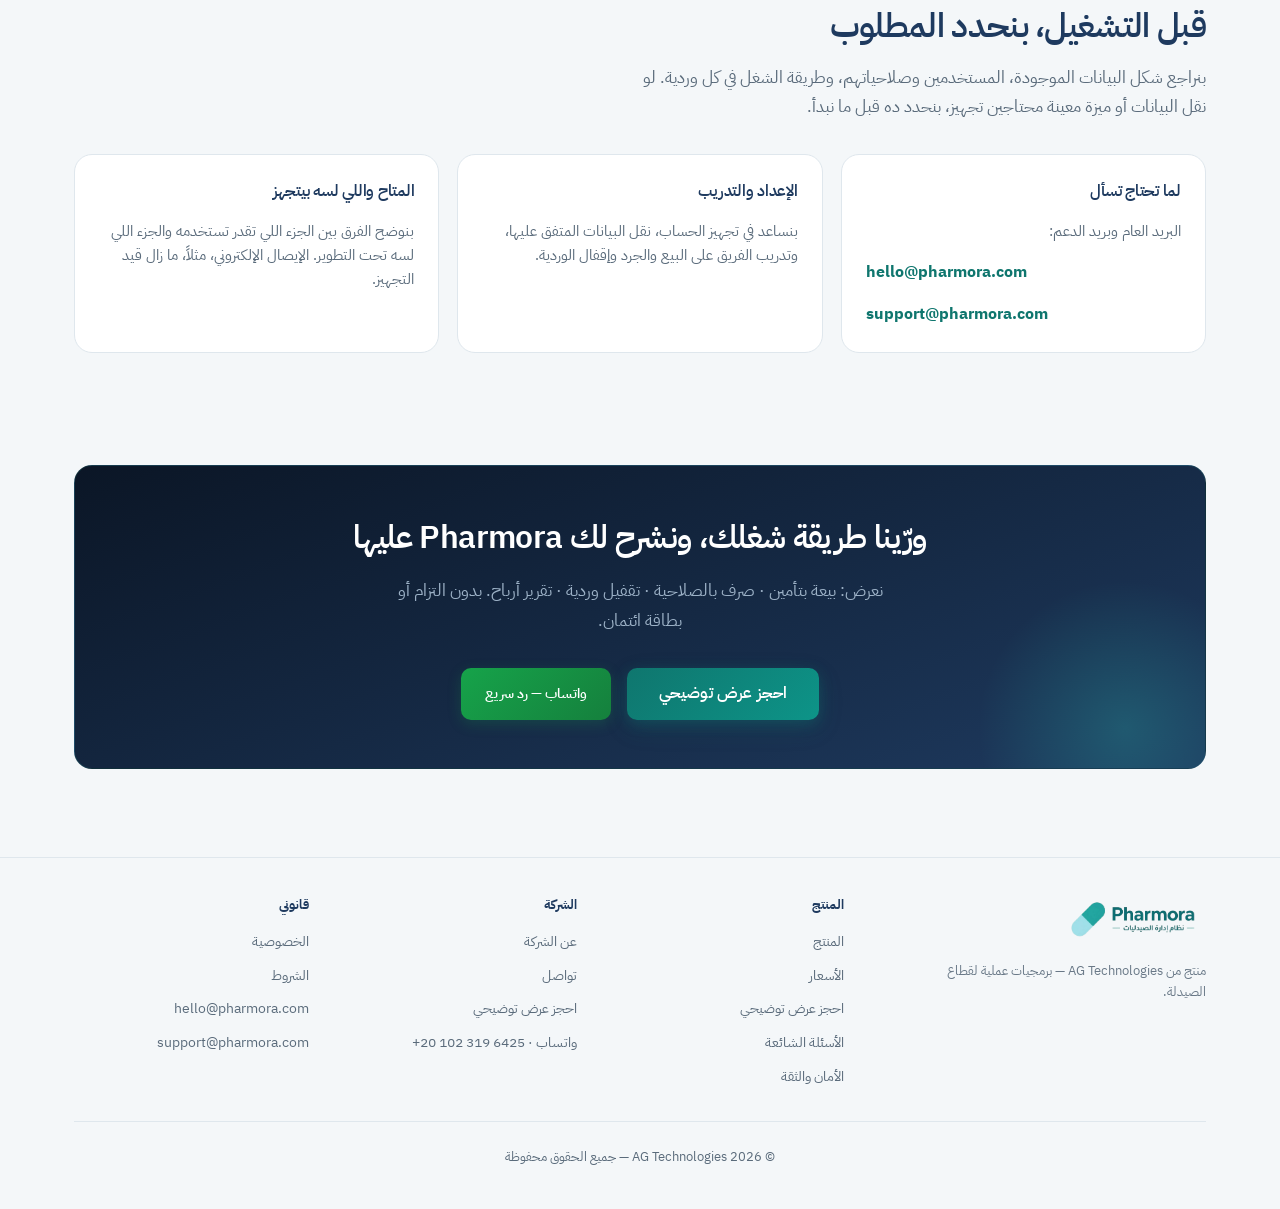
==== commit 34a3c460: "fix image url and edit content website" ====
--- a/about.html
+++ b/about.html
@@ -74,17 +74,17 @@
   <div class="container page-hero-grid">
     <div>
       <span class="eyebrow" data-i18n="ab.eyebrow">عن Pharmora</span>
-      <h1 data-i18n="ab.title">Pharmora — نظام إدارة صيدليات بُني من شغل الصيدلية الحقيقي</h1>
-      <p data-i18n="ab.sub">Pharmora اتبنى لأن أصحاب الصيدليات محتاجين نظام واحد يفهم شغلهم: بيع دقيق، مخزون بالصلاحية، تأمين محسوب، وربح حقيقي — من غير تعقيد برامج قديمة أو دفاتر.</p>
+      <h1 data-i18n="ab.title">Pharmora بيربط الفاتورة بالتشغيلة والتأمين وعُهدة الدرج</h1>
+      <p data-i18n="ab.sub">بيع علبة على الكاشير ممكن يغيّر رصيد تشغيلة، وحساب شركة التأمين، وعُهدة الوردية في نفس اللحظة. المفروض الحركات دي ما تحتاجش تتسجل أو تتراجع في ثلاث أماكن مختلفة. في Pharmora، كلها بترجع لنفس الفاتورة.</p>
       <div class="hero-ctas">
         <a class="btn btn-primary" href="demo.html" data-i18n="nav.cta">احجز عرض توضيحي</a>
-        <a class="btn btn-ghost" href="security.html" data-i18n="ab.ctaSec">اقرأ عن الأمان والثقة</a>
+        <a class="btn btn-ghost" href="security.html" data-i18n="ab.ctaSec">اقرأ عن الصلاحيات وحماية البيانات</a>
       </div>
     </div>
     <div class="reveal">
       <div class="browser">
         <div class="browser-bar"><i></i><i></i><i></i><span>app.pharmora.com</span></div>
-        <img src="assets/img/dashboard-light.png" alt="Pharmora dashboard" width="1100" height="700" loading="eager">
+        <img src="assets/img/dashboard-light.jpeg"  data-dark="assets/img/dashboard-dark.jpeg" data-light="assets/img/dashboard-light.jpeg" alt="Pharmora dashboard" width="1100" height="700" loading="eager">
       </div>
     </div>
   </div>
@@ -93,34 +93,34 @@
 <section class="section">
   <div class="container">
     <div class="section-head reveal">
-      <span class="eyebrow" data-i18n="ab.whyEy">ليه Pharmora موجود؟</span>
-      <h2 data-i18n="ab.whyT">مشاكل حقيقية في شغل الصيدلية — مش مجرد «أتمتة»</h2>
-      <p data-i18n="ab.whyS">كثير من الصيدليات لسه بتدفع ثمن العمليات اليدوية، والأرقام الناقصة، وضعف التحكم. Pharmora اتبنى عشان يحل المشاكل دي من الجذر.</p>
+      <span class="eyebrow" data-i18n="ab.whyEy">ليه بدأنا</span>
+      <h2 data-i18n="ab.whyT">المشكلة ما كانتش في نقص البرامج</h2>
+      <p data-i18n="ab.whyS">المشكلة إن أجزاء الشغل ما بتكلمش بعض. فاتورة الشراء تدخل في مكان، والجرد يتعمل في ملف، ومطالبات التأمين تتراجع آخر الشهر على إكسيل. صاحب الصيدلية يلاقي نفسه بيراجع نفس الأرقام أكتر من مرة عشان يعرف الرصيد أو الربح.</p>
     </div>
     <div class="challenge-grid">
       <div class="challenge reveal">
-        <h3 data-i18n="ab.c1t">عمليات يدوية</h3>
-        <p data-i18n="ab.c1d">دفاتر وإكسيل وبرامج قديمة بتستهلك وقت الفريق وما بتضمنش دقة يومية.</p>
-      </div>
-      <div class="challenge reveal">
-        <h3 data-i18n="ab.c2t">ضعف رؤية الربح الحقيقي</h3>
-        <p data-i18n="ab.c2d">إجمالي المبيعات مش كفاية — صاحب الصيدلية محتاج صافي بعد التكلفة والمصروفات والتأمين.</p>
-      </div>
-      <div class="challenge reveal">
-        <h3 data-i18n="ab.c3t">خسائر الصلاحية</h3>
-        <p data-i18n="ab.c3d">من غير متابعة الصلاحية وتشغيلات واضحة، الهدر بيحصل بهدوء كل شهر.</p>
-      </div>
-      <div class="challenge reveal">
-        <h3 data-i18n="ab.c4t">تعقيد مطابقة التأمين</h3>
-        <p data-i18n="ab.c4d">فصل الحصص ومتابعة المطالبات يدوي بياخد أيام في آخر الشهر.</p>
-      </div>
-      <div class="challenge reveal">
-        <h3 data-i18n="ab.c5t">تحكم محدود على الفريق</h3>
-        <p data-i18n="ab.c5d">من غير صلاحيات وتسجيل مين عمل إيه، صعب تعرف مين غيّر إيه في الأسعار أو الفواتير.</p>
+        <h3 data-i18n="ab.c1t">البيع والجرد في مكانين</h3>
+        <p data-i18n="ab.c1d">لما البيع ما يخصمش من التشغيلة الصح، رصيد البرنامج يختلف عن اللي على الرف. الفرق غالباً ما يظهرش غير وقت الجرد.</p>
+      </div>
+      <div class="challenge reveal">
+        <h3 data-i18n="ab.c2t">رقم المبيعات ناقص</h3>
+        <p data-i18n="ab.c2d">إجمالي البيع ما يقولش تكلفة البضاعة، ولا المصروفات، ولا حصة التأمين اللي لسه ما اتحصلتش. التفاصيل دي هي اللي تحدد الهامش.</p>
+      </div>
+      <div class="challenge reveal">
+        <h3 data-i18n="ab.c3t">الصنف الواحد له أكتر من صلاحية</h3>
+        <p data-i18n="ab.c3d">نفس الدواء ممكن يكون موجود في أكتر من تشغيلة. وقت الاستلام والبيع، الكمية وتاريخ الصلاحية لازم يفضلوا مربوطين ببعض.</p>
+      </div>
+      <div class="challenge reveal">
+        <h3 data-i18n="ab.c4t">التغطية بتختلف من دواء للتاني</h3>
+        <p data-i18n="ab.c4d">شركة التأمين ممكن تغطي كل دواء بنسبة مختلفة. حصة المريض وحصة الشركة لازم يتحسبوا قبل ما المطالبة تدخل المتابعة.</p>
+      </div>
+      <div class="challenge reveal">
+        <h3 data-i18n="ab.c5t">مش كل مستخدم يشوف كل حاجة</h3>
+        <p data-i18n="ab.c5d">الكاشير يبيع ويقفل ورديته. تعديل سعر أو رصيد مخزون يحتاج صلاحية منفصلة، وسجل المراجعة يحتفظ باسم اللي عمله.</p>
       </div>
       <div class="challenge challenge-sol reveal">
-        <h3 data-i18n="ab.c6t">حل Pharmora</h3>
-        <p data-i18n="ab.c6d">نظام إدارة واحد: بيع دقيق، مخزون بالصلاحية، تأمين محسوب، أرباح حقيقية، وصلاحيات تحمي الشغل.</p>
+        <h3 data-i18n="ab.c6t">Pharmora بيربط السجلات دي</h3>
+        <p data-i18n="ab.c6d">فاتورة البيع تخصم من التشغيلة، تسجل طريقة الدفع، وتحسب حصة التأمين. بعدها تظهر نفس الحركة في المخزون والتقارير من غير إدخالها مرة تانية.</p>
       </div>
     </div>
   </div>
@@ -130,14 +130,14 @@
   <div class="container">
     <div class="mv-grid">
       <article class="mv-card reveal">
-        <span class="eyebrow" data-i18n="ab.misEy">المهمة</span>
-        <h2 data-i18n="ab.misT">مهمتنا</h2>
-        <p data-i18n="ab.misD">نساعد أصحاب الصيدليات يديروا صيدلياتهم بأمان أعلى وتحكم أوضح — عبر نظام يفهم شغلهم اليومي من غير تعقيد.</p>
+        <span class="eyebrow" data-i18n="ab.misEy">اللي بنشتغل عليه</span>
+        <h2 data-i18n="ab.misT">مراجعة يدوية أقل، من غير ما نخفي التفاصيل</h2>
+        <p data-i18n="ab.misD">صاحب الصيدلية لازم يقدر يفتح رقم المبيعات أو المخزون ويرجع للحركات اللي عملته. عشان كده مصدر الرقم مهم عندنا بقدر الرقم نفسه.</p>
       </article>
       <article class="mv-card reveal">
-        <span class="eyebrow" data-i18n="ab.visEy">الرؤية</span>
-        <h2 data-i18n="ab.visT">رؤيتنا</h2>
-        <p data-i18n="ab.visD">نكون نظام إدارة الصيدليات الموثوق في مصر والمنطقة — بالجودة والوضوح، مش بالمبالغات.</p>
+        <span class="eyebrow" data-i18n="ab.visEy">قدّام</span>
+        <h2 data-i18n="ab.visT">نبدأ بما تحتاجه الصيدلية المصرية فعلاً</h2>
+        <p data-i18n="ab.visD">الأولوية دلوقتي للبيع والمخزون والتأمين والحسابات اليومية داخل الصيدلية. ومع الفروع، نفس قواعد الأسعار والصلاحيات والتقارير لازم تفضل ثابتة من مكان لمكان.</p>
       </article>
     </div>
   </div>
@@ -146,16 +146,16 @@
 <section class="section">
   <div class="container">
     <div class="section-head reveal">
-      <span class="eyebrow" data-i18n="ab.philEy">فلسفة المنتج</span>
-      <h2 data-i18n="ab.philT">إزاي بنبني Pharmora</h2>
-      <p data-i18n="ab.philS">كل قرار في المنتج بيرجع لخمسة مبادئ — عشان النظام يفضل عملي ومسؤول.</p>
+      <span class="eyebrow" data-i18n="ab.philEy">قرارات المنتج</span>
+      <h2 data-i18n="ab.philT">كل شاشة تبدأ بسؤال من الشغل</h2>
+      <p data-i18n="ab.philS">هل الصنف موجود؟ أنهي تشغيلة تتباع؟ مين غيّر السعر؟ المطالبة اتحصّلت ولا لسه؟ بنبدأ بالسؤال، وبعدها نبني الشاشة.</p>
     </div>
     <div class="phil-grid">
-      <div class="phil reveal"><h3 data-i18n="ab.p1t">الدقة</h3><p data-i18n="ab.p1d">الحساب بالقرش، الوحدات الصح، والتكلفة على مستوى التشغيلة.</p></div>
-      <div class="phil reveal"><h3 data-i18n="ab.p2t">البساطة</h3><p data-i18n="ab.p2d">شاشات يقدر الكاشير والصيدلي يشتغلوا عليها بسرعة من غير تدريب معقّد.</p></div>
-      <div class="phil reveal"><h3 data-i18n="ab.p3t">الأمان</h3><p data-i18n="ab.p3d">بيانات منفصلة، صلاحيات، وتسجيل مين عمل إيه — لأن بيانات الصيدلية حساسة.</p></div>
-      <div class="phil reveal"><h3 data-i18n="ab.p4t">التحكم المالي</h3><p data-i18n="ab.p4d">ورديات، مصروفات باعتماد، وتقارير تربط البيع بالتكلفة.</p></div>
-      <div class="phil reveal"><h3 data-i18n="ab.p5t">تقارير تساعدك تقرر</h3><p data-i18n="ab.p5d">نواقص، صلاحيات قريبة، وأرباح حقيقية — مش أرقام تجميلية.</p></div>
+      <div class="phil reveal"><h3 data-i18n="ab.p1t">حساب الوحدات</h3><p data-i18n="ab.p1d">سعر القرص لازم يرجع لسعر الشريط والعلبة صح، والتكلفة تفضل مرتبطة بالتشغيلة اللي اتباعت.</p></div>
+      <div class="phil reveal"><h3 data-i18n="ab.p2t">شاشة كل دور</h3><p data-i18n="ab.p2d">الكاشير يحتاج البحث والبيع والدفع. إعدادات الأسعار والصلاحيات تفضل بعيد عن طريقه.</p></div>
+      <div class="phil reveal"><h3 data-i18n="ab.p3t">التعديلات المسجلة</h3><p data-i18n="ab.p3d">كل تعديل حساس يتسجل باسم المستخدم ووقته، سواء كان في فاتورة أو سعر أو رصيد مخزون.</p></div>
+      <div class="phil reveal"><h3 data-i18n="ab.p4t">إقفال الوردية</h3><p data-i18n="ab.p4d">حركة الدرج وطرق الدفع والمصروفات لازم تكون واضحة وقت تسليم الوردية، مش بعد نهاية الشهر.</p></div>
+      <div class="phil reveal"><h3 data-i18n="ab.p5t">التقارير</h3><p data-i18n="ab.p5d">بنبدأ من الفاتورة وحركة المخزون، وبعدها نجمع الأرقام. مش العكس.</p></div>
     </div>
   </div>
 </section>
@@ -164,18 +164,18 @@
   <div class="container">
     <div class="egypt-panel reveal">
       <div>
-        <span class="eyebrow" data-i18n="ab.egEy">محلي من اليوم الأول</span>
-        <h2 data-i18n="ab.egT">اتبنى للصيدلية المصرية — مش ترجمة لنظام أجنبي</h2>
-        <p data-i18n="ab.egS">التجربة عربي أولاً، مع شغل التأمين المحلي، الوحدات (قرص/شريط/علبة)، الورديات، ومديونية الموردين — حسب احتياج الشغل هنا.</p>
+        <span class="eyebrow" data-i18n="ab.egEy">شغل الصيدليات في مصر</span>
+        <h2 data-i18n="ab.egT">القرص والشريط والعلبة مش مجرد ثلاث أسعار</h2>
+        <p data-i18n="ab.egS">كل وحدة مرتبطة بكمية وسعر ورصيد. ضيف على ده شركات التأمين، عُهدة الدرج، فواتير الموردين، والعمل بالعربي. التفاصيل دي بتأثر في تصميم قاعدة البيانات والشاشات، مش بس في أسماء الحقول.</p>
         <ul class="trust-list">
-          <li data-i18n="ab.eg1">واجهة وتقارير عربية سليمة + إنجليزي بضغطة</li>
-          <li data-i18n="ab.eg2">حالات تأمين ومطالبات مناسبة للسوق</li>
-          <li data-i18n="ab.eg3">احتياجات تشغيل محلية: ورديات، عُهدة درج، موردين</li>
+          <li data-i18n="ab.eg1">بيع وشراء بأكثر من وحدة للصنف</li>
+          <li data-i18n="ab.eg2">حصة المريض وشركة التأمين على مستوى الدواء</li>
+          <li data-i18n="ab.eg3">ورديات وعُهدة درج وأرصدة موردين</li>
         </ul>
       </div>
       <div class="browser">
-        <div class="browser-bar"><i></i><i></i><i></i><span>app.pharmora.com/pos</span></div>
-        <img src="assets/img/pos-light.png" alt="Arabic POS" width="900" height="600" loading="lazy">
+        <div class="browser-bar"><i></i><i></i><i></i><span>app.pharmora.com/POS</span></div>
+        <img src="assets/img/insurance-pos-light.png" data-dark="assets/img/insurance-pos-dark.png" data-light="assets/img/insurance-pos-light.png" alt="Arabic POS" width="900" height="600" loading="lazy">
       </div>
     </div>
   </div>
@@ -184,24 +184,24 @@
 <section class="section">
   <div class="container">
     <div class="section-head reveal">
-      <span class="eyebrow" data-i18n="ab.coEy">ثقة الشركة</span>
-      <h2 data-i18n="ab.coT">تواصل واضح · دعم مستمر · منتج بيتطور بمسؤولية</h2>
-      <p data-i18n="ab.coS">مفيش أرقام عملاء وهمية. بنبني الثقة بالصراحة: قنوات رسمية، التزام بالدعم، وخارطة طريق للمنتج من غير وعود فاضية.</p>
+      <span class="eyebrow" data-i18n="ab.coEy">وقت الإعداد وبعده</span>
+      <h2 data-i18n="ab.coT">قبل التشغيل، بنحدد المطلوب</h2>
+      <p data-i18n="ab.coS">بنراجع شكل البيانات الموجودة، المستخدمين وصلاحياتهم، وطريقة الشغل في كل وردية. لو نقل البيانات أو ميزة معينة محتاجين تجهيز، بنحدد ده قبل ما نبدأ.</p>
     </div>
     <div class="co-grid">
       <div class="co-card reveal">
-        <h3 data-i18n="ab.co1t">تواصل رسمي</h3>
-        <p data-i18n="ab.co1d">قنوات الشركة — مش إيميلات شخصية:</p>
+        <h3 data-i18n="ab.co1t">لما تحتاج تسأل</h3>
+        <p data-i18n="ab.co1d">البريد العام وبريد الدعم:</p>
         <a data-mail-hello href="mailto:hello@pharmora.com">hello@pharmora.com</a>
         <a data-mail-support href="mailto:support@pharmora.com">support@pharmora.com</a>
       </div>
       <div class="co-card reveal">
-        <h3 data-i18n="ab.co2t">التزام الدعم</h3>
-        <p data-i18n="ab.co2d">مساعدة في الإعداد والنقل والتدريب، ورد على أسئلة الشغل اليومي عبر واتساب والبريد الرسمي.</p>
+        <h3 data-i18n="ab.co2t">الإعداد والتدريب</h3>
+        <p data-i18n="ab.co2d">بنساعد في تجهيز الحساب، نقل البيانات المتفق عليها، وتدريب الفريق على البيع والجرد وإقفال الوردية.</p>
       </div>
       <div class="co-card reveal">
-        <h3 data-i18n="ab.co3t">عقلية خارطة الطريق</h3>
-        <p data-i18n="ab.co3d">نطوّر الميزات حسب احتياج الصيدلية الحقيقي — واللي لسه بيتجهز بنقوله بوضوح (زي الإيصال الإلكتروني).</p>
+        <h3 data-i18n="ab.co3t">المتاح واللي لسه بيتجهز</h3>
+        <p data-i18n="ab.co3d">بنوضح الفرق بين الجزء اللي تقدر تستخدمه والجزء اللي لسه تحت التطوير. الإيصال الإلكتروني، مثلاً، ما زال قيد التجهيز.</p>
       </div>
     </div>
   </div>
@@ -210,7 +210,7 @@
 <section class="section">
   <div class="container">
     <div class="cta-band reveal">
-      <h2 data-i18n="ab.ctaT">جاهز تشوف Pharmora على شغل صيدليتك؟</h2>
+      <h2 data-i18n="ab.ctaT">ورّينا طريقة شغلك، ونشرح لك Pharmora عليها</h2>
       <p data-i18n="cta.sub"></p>
       <div class="btns">
         <a class="btn btn-primary" href="demo.html" data-i18n="cta.demo">احجز عرض توضيحي</a>
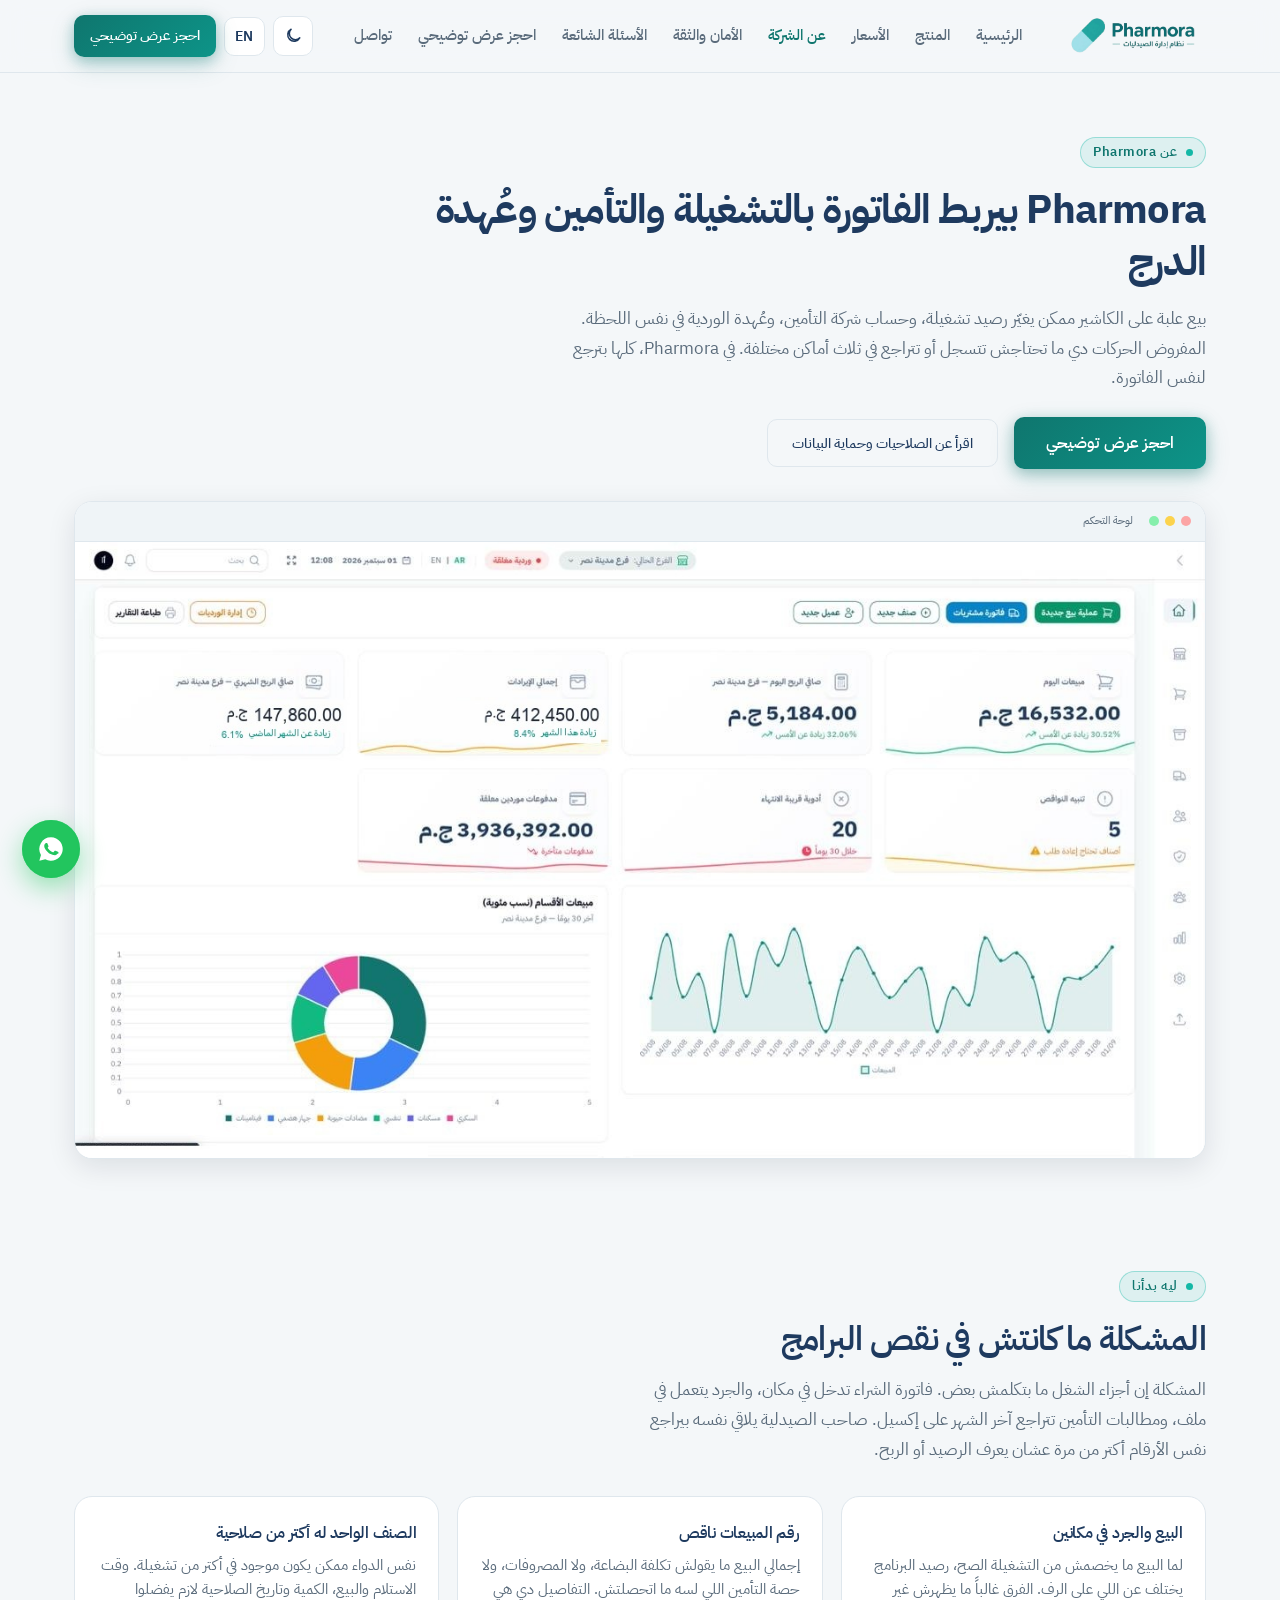
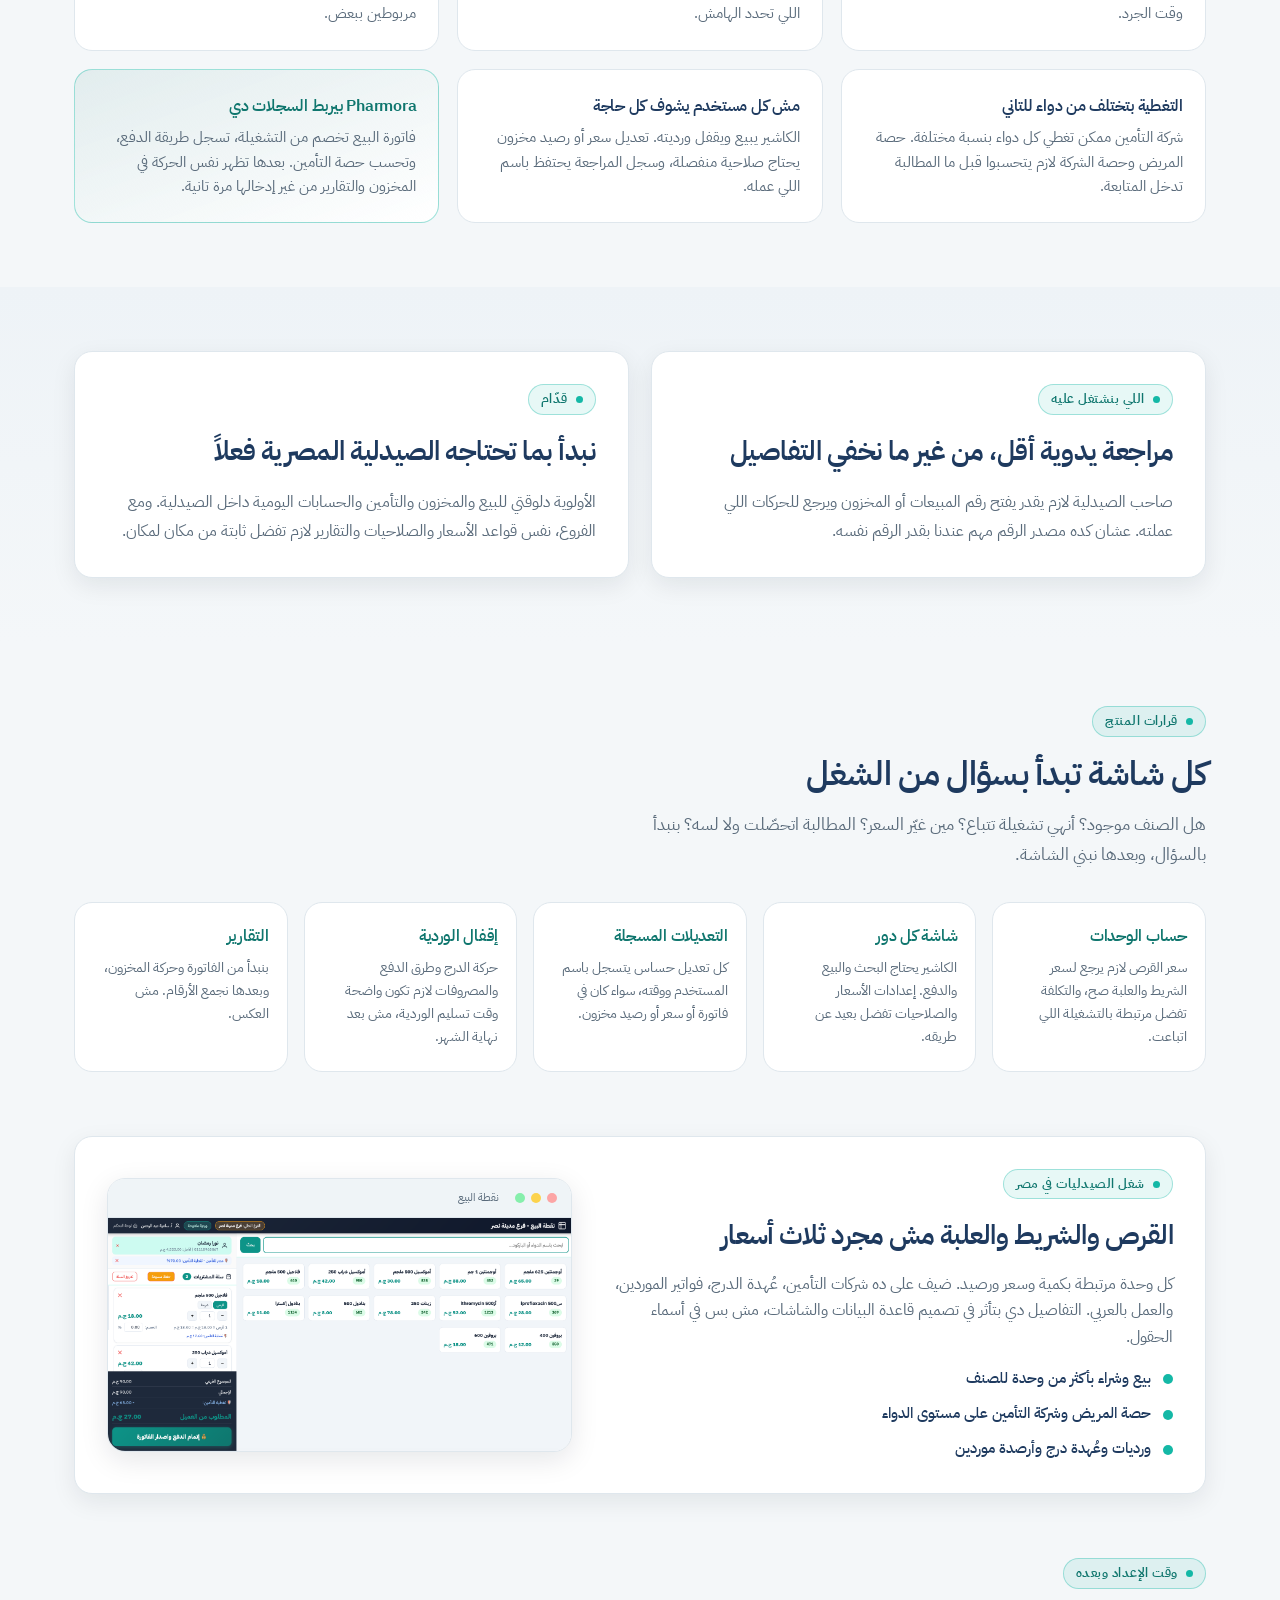
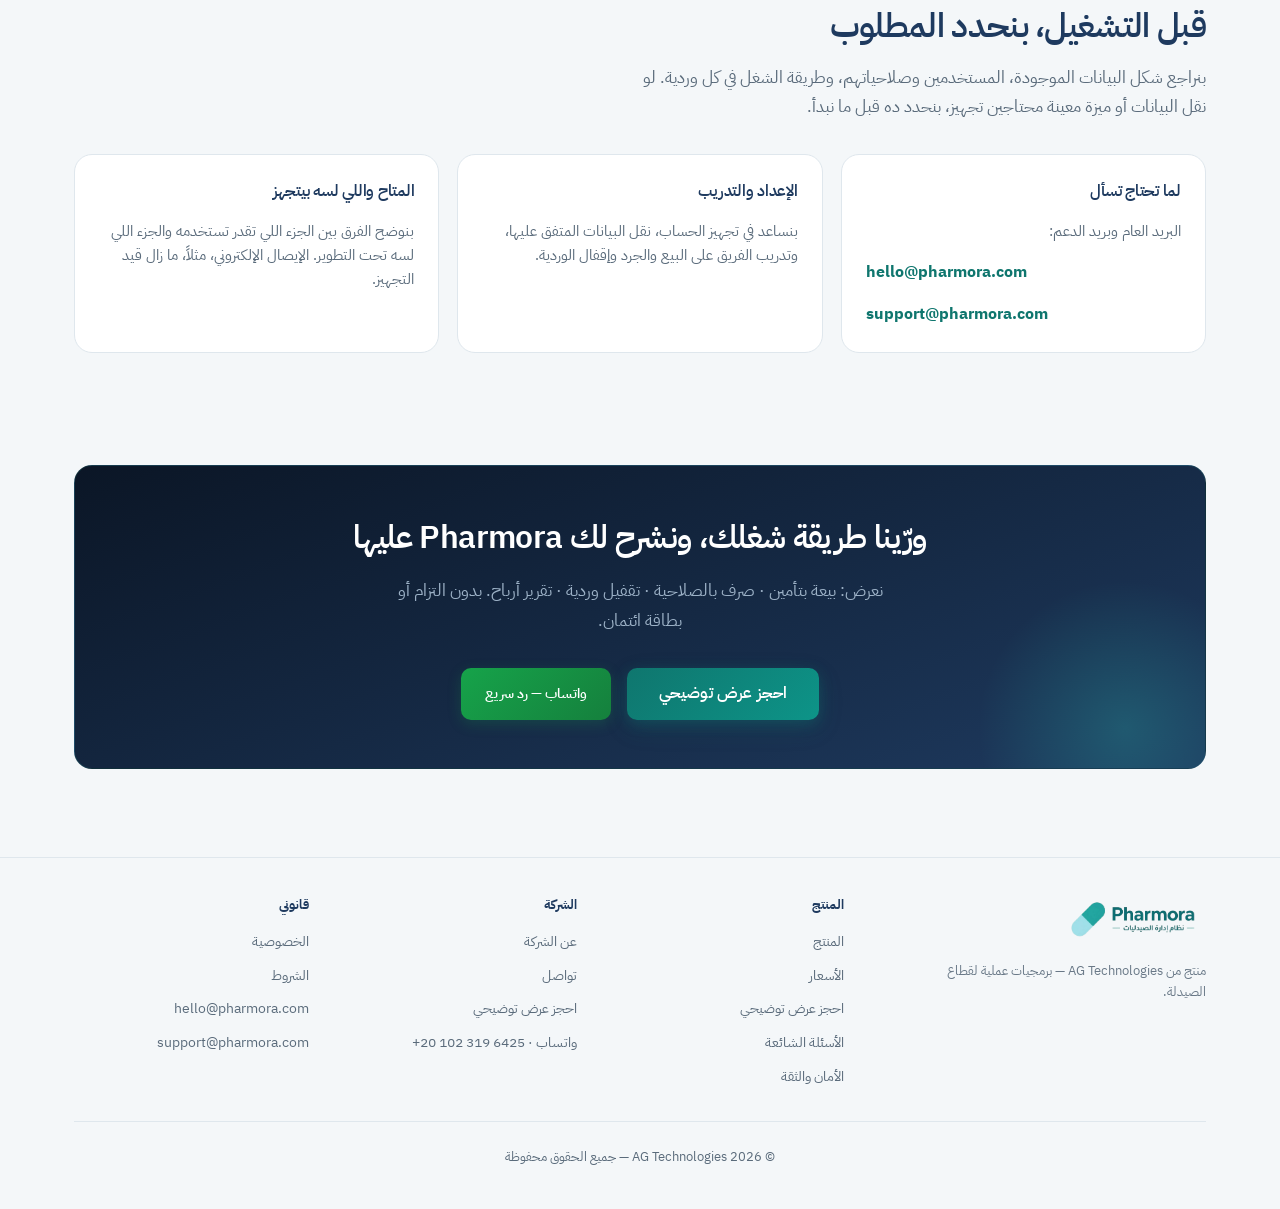
==== commit 6fe27233: "edit content and translate" ====
--- a/about.html
+++ b/about.html
@@ -83,7 +83,7 @@
     </div>
     <div class="reveal">
       <div class="browser">
-        <div class="browser-bar"><i></i><i></i><i></i><span>app.pharmora.com</span></div>
+        <div class="browser-bar"><i></i><i></i><i></i><span data-i18n="ab.screenDash">لوحة التحكم</span></div>
         <img src="assets/img/dashboard-light.jpeg"  data-dark="assets/img/dashboard-dark.jpeg" data-light="assets/img/dashboard-light.jpeg" alt="Pharmora dashboard" width="1100" height="700" loading="eager">
       </div>
     </div>
@@ -174,7 +174,7 @@
         </ul>
       </div>
       <div class="browser">
-        <div class="browser-bar"><i></i><i></i><i></i><span>app.pharmora.com/POS</span></div>
+        <div class="browser-bar"><i></i><i></i><i></i><span data-i18n="ab.screenPos">نقطة البيع</span></div>
         <img src="assets/img/insurance-pos-light.png" data-dark="assets/img/insurance-pos-dark.png" data-light="assets/img/insurance-pos-light.png" alt="Arabic POS" width="900" height="600" loading="lazy">
       </div>
     </div>
--- a/assets/css/style.css
+++ b/assets/css/style.css
@@ -248,7 +248,7 @@
 .browser-bar{display:flex;align-items:center;gap:6px;background:var(--browser-bar);border-bottom:1px solid var(--line);padding:10px 14px}
 .browser-bar i{width:10px;height:10px;border-radius:50%}
 .browser-bar i:nth-child(1){background:#FCA5A5}.browser-bar i:nth-child(2){background:#FCD34D}.browser-bar i:nth-child(3){background:#86EFAC}
-.browser-bar span{margin-inline-start:10px;font-family:var(--data);font-size:.7rem;color:var(--ink-soft);direction:ltr}
+.browser-bar span{margin-inline-start:10px;font-family:var(--data);font-size:.7rem;color:var(--ink-soft)}
 .browser img{width:100%;height:auto;cursor:zoom-in}
 .hero .browser{transform:rotate(-1.2deg)}
 .hero .main-screen{border-color:color-mix(in srgb,var(--line) 72%,transparent);box-shadow:var(--hero-screen-shadow)}
@@ -258,7 +258,7 @@
 .strip{background:var(--panel-dark-mid);color:#CBD9E8;padding-block:calc(var(--space-2) - 4px)}
 .trust-strip{padding-block:calc(var(--space-2) - 4px)}
 .strip-inner{display:flex;flex-wrap:wrap;justify-content:center;gap:var(--space-2) var(--space-4);font-size:.88rem;font-weight:600}
-.strip-title{display:none}
+.strip-title{display:inline-flex;align-items:center;color:var(--teal-300);font-weight:700}
 .strip-inner span{display:inline-flex;align-items:center;gap:8px}
 .strip-inner svg{color:var(--teal-300);flex-shrink:0}
 
@@ -448,12 +448,22 @@
 .way .w-text b{font-size:.95rem;color:var(--heading)}
 .way .w-text .w-val{font-family:var(--data);font-size:.84rem;color:var(--ink-soft);text-align:start}
 [data-tel-label]{direction:ltr;unicode-bidi:isolate}
-.form-card{display:flex;flex-direction:column}
+.form-card{display:flex;flex-direction:column;position:relative}
 .form-card h3{font-size:1.08rem;margin-bottom:6px;color:var(--heading)}
 .form-card label{display:block;font-size:.84rem;font-weight:500;color:var(--heading-soft);margin:16px 0 6px}
 .form-card input,.form-card textarea,.form-card select{width:100%;background:var(--input-bg);border:1.5px solid var(--line);border-radius:10px;padding:12px 14px;color:var(--ink);font-family:var(--body);font-size:.95rem;resize:vertical}
 .form-card input:focus,.form-card textarea:focus,.form-card select:focus{outline:none;border-color:var(--teal-500);box-shadow:0 0 0 3px rgba(20,184,166,.15)}
 .form-card .btn{width:100%;margin-top:22px}
+.form-card .btn.is-loading{opacity:.78;cursor:wait}
+.form-card .btn .btn-loading{display:none}
+.form-card .btn.is-loading .btn-loading{display:inline}
+.form-card .btn.is-loading .btn-label{display:none}
+.form-card input.is-invalid,.form-card select.is-invalid{border-color:#EF4444;box-shadow:0 0 0 3px rgba(239,68,68,.12)}
+.hp-field{position:absolute;left:-10000px;top:auto;width:1px;height:1px;overflow:hidden}
+.form-status{margin-top:14px;padding:12px 14px;border-radius:10px;font-size:.9rem;line-height:1.65}
+.form-status.is-ok{background:rgba(20,184,166,.12);border:1px solid rgba(20,184,166,.35);color:var(--heading)}
+.form-status.is-err{background:rgba(239,68,68,.08);border:1px solid rgba(239,68,68,.28);color:#B91C1C}
+[data-theme="dark"] .form-status.is-err{color:#FCA5A5;background:rgba(239,68,68,.12);border-color:rgba(239,68,68,.35)}
 .form-note{font-size:.76rem;color:var(--ink-soft);margin-top:12px;text-align:center}
 
 /* Footer */
@@ -534,7 +544,7 @@
   .strip-inner{display:grid;grid-template-columns:1fr;gap:var(--space-2);justify-content:stretch;font-size:var(--text-sm);text-align:start}
   .strip-title{display:block;color:var(--teal-300);font-size:var(--text-base);font-weight:700;margin-bottom:var(--space-1)}
   .strip-inner span{position:relative;display:block;padding-inline-start:22px;line-height:var(--leading-normal)}
-  html[lang="ar"] .strip-inner span{white-space:nowrap}
+  html[lang="ar"] .strip-inner span{white-space:normal}
   .strip-inner span::before{content:"";position:absolute;inset-inline-start:0;top:.55em;width:9px;height:9px;border-radius:50%;background:var(--teal-500);box-shadow:0 0 0 3px rgba(20,184,166,.16)}
   .trust-panel-copy,.trust-panel-side{padding:var(--space-4) var(--space-3)}
   .footer-grid{grid-template-columns:1fr;gap:var(--space-3)}
@@ -692,9 +702,17 @@
 .pd-pills{margin:22px 0 8px}
 .hero-value-line{margin-top:12px;font-size:1rem;font-weight:500;color:var(--heading-soft);max-width:560px;line-height:1.65}
 .demo-flow{display:grid;grid-template-columns:1fr 1.05fr;gap:36px;align-items:start}
+html[dir="rtl"] .wf-sec .demo-flow-art{order:-1}
 .demo-steps .step::before{display:none}
 .demo-steps .step{padding-top:24px}
 .demo-flow-art .browser{box-shadow:var(--shadow-lg)}
+.wf-steps{grid-template-columns:1fr;gap:14px;padding-top:18px}
+.wf-steps .step{padding:18px 20px;padding-top:22px}
+.wf-caption{margin-top:var(--space-2);font-size:var(--text-sm);color:var(--ink-soft);line-height:var(--leading-normal)}
+.cta-trust{font-size:var(--text-sm);color:var(--ink-soft);line-height:var(--leading-normal);max-width:48ch;margin:0 auto var(--space-2)}
+.section-inline-cta .cta-trust{margin-bottom:var(--space-2)}
+.cta-band .cta-trust-lead{color:#fff;font-weight:600;margin:0 auto 6px;font-size:var(--text-base);max-width:48ch}
+.cta-band .cta-trust{color:var(--muted-on-dark);margin:0 auto var(--space-3)}
 @media (max-width:980px){
   .demo-flow{grid-template-columns:1fr}
   .demo-flow-art{order:-1}
